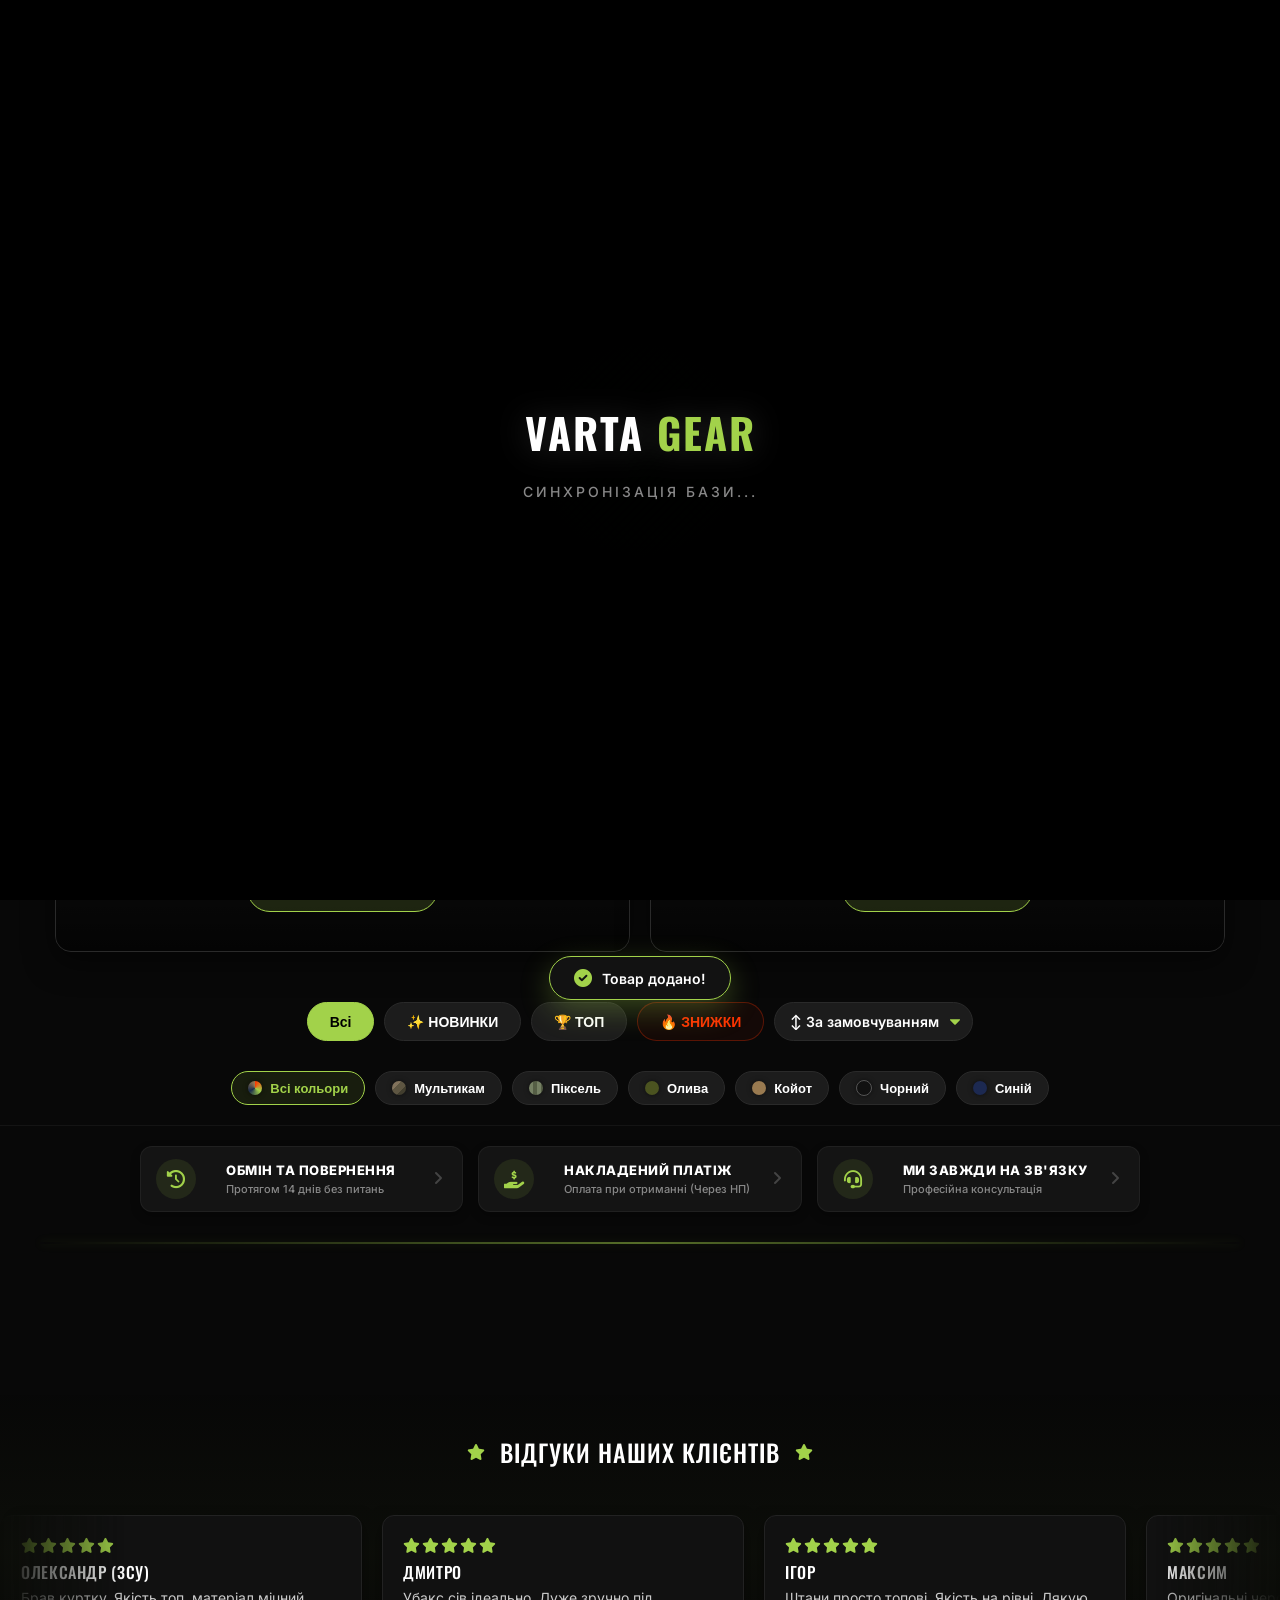
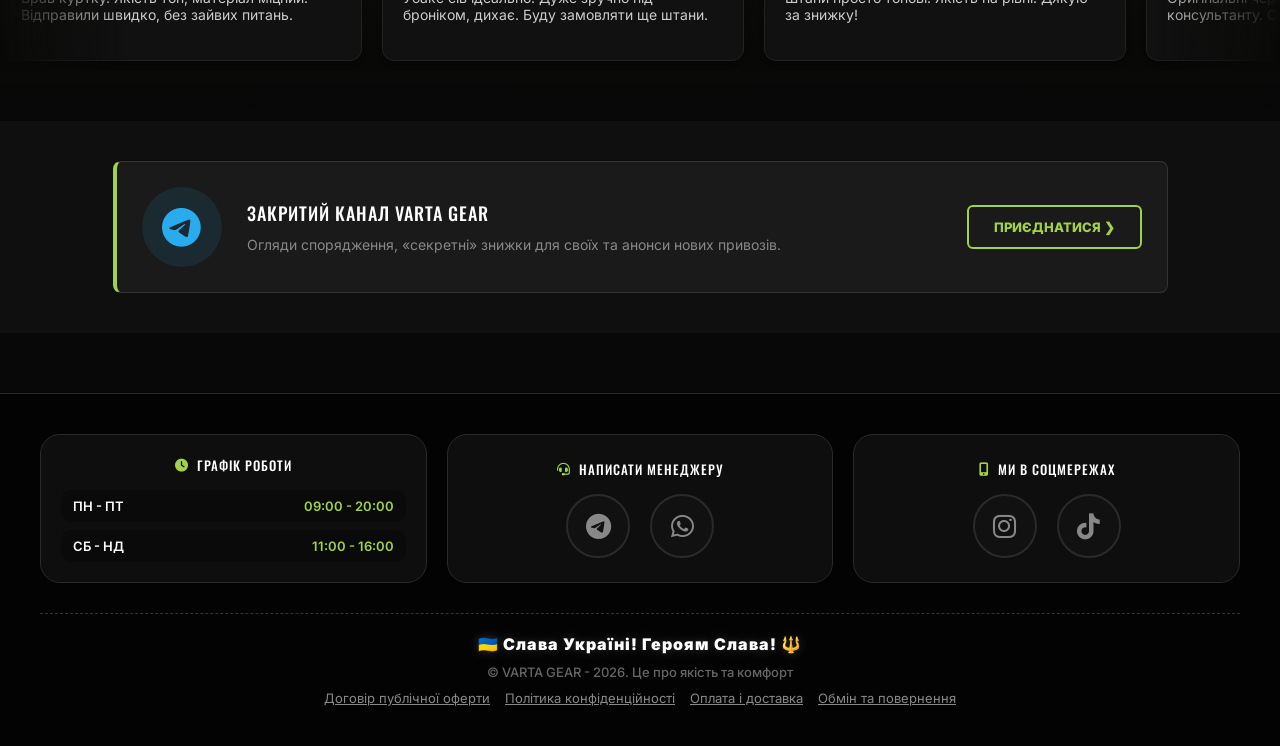
==== index.html @ 21c58e32 "Update index.html" ====
<!DOCTYPE html>
<html lang="uk">
<head>
    <meta charset="UTF-8">
    <meta name="viewport" content="width=device-width, initial-scale=1.0, maximum-scale=1.0, user-scalable=no">
    <title>VARTA GEAR | Магазин тактичного одягу та амуніції</title>

    <meta name="description" content="Інтернет-магазин VARTA GEAR. Надійний тактичний одяг, взуття та спорядження. Доставка по всій Україні.">
    <link rel="canonical" id="canonical-url" href="https://vartagear.com.ua/" />
    <link rel="manifest" href="manifest.json">
    <meta name="theme-color" content="#080808">
    <link rel="icon" href="favicon.png" type="image/png">
    <script async src="https://www.googletagmanager.com/gtag/js?id=G-RCEEK505XF"></script>
    <script>
      window.dataLayer = window.dataLayer || [];
      function gtag(){dataLayer.push(arguments);}
      gtag('js', new Date());
      gtag('config', 'G-RCEEK505XF');
    </script>
    
    <link href="https://fonts.googleapis.com/css2?family=Inter:wght@400;600;700;800;900&family=Oswald:wght@500;700&display=swap" rel="stylesheet">
    <link rel="stylesheet" href="https://cdnjs.cloudflare.com/ajax/libs/font-awesome/6.0.0/css/all.min.css">
    <script src="https://cdnjs.cloudflare.com/ajax/libs/PapaParse/5.3.2/papaparse.min.js"></script>
    <link rel="stylesheet" href="style.css">
    <script src="https://telegram.org/js/telegram-web-app.js"></script>
  
</head>
     <body>
   <nav class="mobile-bottom-nav">
    <button class="bottom-nav-item" onclick="hapticFeedback(); toggleMobileMenu(true)">
        <i class="fas fa-bars"></i>
        <span>Каталог</span>
    </button>
    <!-- Замінили пошук на Кабінет -->
    <button class="bottom-nav-item" onclick="hapticFeedback(); handleAccountClick()">
        <i class="fas fa-user"></i>
        <span>Кабінет</span>
    </button>
    <button class="bottom-nav-item" onclick="hapticFeedback(); toggleWishlist(true)">
        <i class="far fa-heart"></i>
        <span>Обране</span>
    </button>
    <button class="bottom-nav-item" onclick="hapticFeedback(); toggleCart(true)">
        <i class="fas fa-shopping-bag"></i>
        <span>Кошик</span>
    </button>
</nav>

<div id="tg-discount-popup" class="popup-overlay">
    <div class="popup-content">
        <button class="popup-close" onclick="closePromoPopup()"><i class="fas fa-times"></i></button>
        <div class="popup-icon">
            <i class="fab fa-telegram-plane"></i>
        </div>
        <h3 class="popup-title">ОТРИМАЙ ЗНИЖКУ</h3>
        <p class="popup-desc">Підпишись на наш закритий Telegram-канал та отримай гарантовану знижку на перше замовлення!</p>
        <a href="https://t.me/+KxuldxqdC1E0MjRi" target="_blank" class="popup-btn" onclick="closePromoPopup()">
            ПІДПИСАТИСЯ ТА ОТРИМАТИ ПРОМОКОД
        </a>
        <span class="popup-nothanks" onclick="closePromoPopup()">Ні, дякую, я купую за повну ціну</span>
    </div>
</div>

<div id="varta-preloader" class="varta-preloader active">
    <div class="varta-preloader-background"></div>
    
    <div class="loader-content">
        <h1 class="loader-name">Varta <span class="accent">Gear</span></h1>
        <div class="loader-status">Синхронізація бази...</div>
    </div>
</div>

<script>
    if (sessionStorage.getItem('varta_preloader_seen')) {
        // Якщо клієнт вже був тут - миттєво вимикаємо екран (без анімацій)
        const pl = document.getElementById('varta-preloader');
        pl.style.display = 'none';
        pl.classList.remove('active');
    } else {
        // Якщо це перший захід - записуємо в пам'ять
        sessionStorage.setItem('varta_preloader_seen', 'true');
    }
</script>
<div id="body-overlay" onclick="closeAllPanels()"></div>

<header class="header">
   <div class="header-inner">
   <button class="nav-icon" aria-label="Відкрити меню" onclick="toggleMobileMenu(true)"><i class="fas fa-bars"></i></button>
    
    <a href="#" onclick="goHome(event)" class="brand-wrapper">
        <span class="flag-ua">🇺🇦</span>
        <div class="brand-text">
            <h1 class="logo-main" style="margin: 0; padding: 0;">VARTA <span class="accent">GEAR</span></h1>
            <div class="logo-sub">Магазин тактичного одягу | Амуніції</div>
        </div>
        <span class="emblem-ua">🔱</span>
    </a>

    <div class="header-actions" style="display: flex; gap: 10px;">
       <button class="nav-icon" aria-label="Відкрити обране" onclick="toggleWishlist(true)">
            <i class="far fa-heart"></i>
            <span id="wishlist-count" class="badge-count">0</span>
        </button>
        <button id="account-btn" class="nav-icon" aria-label="Особистий кабінет" onclick="hapticFeedback(); handleAccountClick()">
            <i class="fas fa-user"></i>
        </button>

       <button id="cart-icon-btn" class="nav-icon" aria-label="Відкрити кошик" onclick="hapticFeedback(); toggleCart(true)">
                <i class="fas fa-shopping-bag"></i>
                <span id="cart-count">0</span>
        </button>
    </div>
</div>
</header>

<div class="main-search-wrapper">
    <div class="search-box">
        <i class="fas fa-search search-icon"></i>
        <input type="text" id="search-input" placeholder="Пошук (назва, арт)..." oninput="resetPageAndFilter()">
    </div>
</div>

<section class="sale-carousel-section" id="main-sale-carousel">
    <div class="carousel-header">
        <div class="carousel-title-group">
            <i class="fas fa-fire carousel-fire-icon"></i> 
            <h3>ГАРЯЧІ ПРОПОЗИЦІЇ <span class="ua-mini-flag">🇺🇦</span></h3>
        </div>
        <div class="carousel-nav">
            <button class="nav-arrow" aria-label="Попередній товар" onclick="moveCarousel3D(-1)">❮</button>
            <button class="nav-arrow" aria-label="Наступний товар" onclick="moveCarousel3D(1)">❯</button>
        </div>
    </div>
    
    <div class="carousel-3d-viewport">
        <div id="sale-carousel-track" class="carousel-3d-track"></div>
    </div>
</section>

   <div class="category-banners-wrapper">
        <div class="cat-banner banner-tactical" onclick="filterByBanner('tactical')">
            <div class="banner-overlay"></div>
            <div class="banner-content">
                <span class="banner-badge">ДЛЯ ПРОФІ</span>
                <h3>МІЛІТАРІ</h3>
                <p>Одяг, форма, спорядження та амуніція</p>
                <button class="banner-btn">ВІДКРИТИ КАТАЛОГ ❯</button>
            </div>
        </div>
        <div class="cat-banner banner-casual" onclick="filterByBanner('casual')">
            <div class="banner-overlay"></div>
            <div class="banner-content">
                <span class="banner-badge">МІСЬКИЙ СТИЛЬ</span>
                <h3>ПОВСЯКДЕННИЙ ОДЯГ</h3>
                <p>Спортивні костюми, худі та футболки на кожен день</p>
                <button class="banner-btn">ВІДКРИТИ КАТАЛОГ ❯</button>
            </div>
        </div>
    </div>
    
<aside id="mobile-menu" class="side-panel">
    <div class="panel-header">
        <h3>КАТЕГОРІЇ</h3>
        <button class="close-btn" aria-label="Закрити меню" onclick="toggleMobileMenu(false)">✕</button>
    </div>
    
    <a href="#" onclick="goHome(event)" class="home-link-sidebar">
        <i class="fas fa-home"></i> НА ГОЛОВНУ
    </a>
    
    <nav id="category-tree" class="category-tree"></nav>
    <button class="reset-filters-btn" onclick="resetFilters()">Скинути все</button>
</aside>

<main class="main-container">
    <div class="quick-filters">
      <button class="filter-tag active" id="all-products-btn" onclick="goHome(event)">Всі</button>
      <button class="filter-tag new-tag-btn" onclick="filterByBadge('NEW', this)">✨ НОВИНКИ</button>
      <button class="filter-tag top-tag-btn" onclick="filterByBadge('TOP', this)">🏆 ТОП</button>
      <button class="filter-tag sale-tag-btn" onclick="filterBySale(this)">🔥 ЗНИЖКИ</button>
      <select id="price-sort" class="filter-sort-select" onchange="sortCatalog()">
          <option value="default">↕️ За замовчуванням</option>
          <option value="asc">📈 Спочатку дешевші</option>
          <option value="desc">📉 Спочатку дорожчі</option>
      </select>
    </div>

    <div class="color-filters-wrap">
        <button class="color-btn active" onclick="filterByColor('all', this)">
            <span class="color-circle" style="background: conic-gradient(#ff3300, #A2D24A, #1a2b4c, #9c7c54);"></span> Всі кольори
        </button>
        <button class="color-btn" onclick="filterByColor('multicam', this)">
            <span class="color-circle" style="background: linear-gradient(135deg, #82735C 33%, #5E5642 33% 66%, #423E2E 66%);"></span> Мультикам
        </button>
        <button class="color-btn" onclick="filterByColor('pixel', this)">
            <span class="color-circle" style="background: repeating-linear-gradient(90deg, #758063 0px 4px, #555E45 4px 8px);"></span> Піксель
        </button>
        <button class="color-btn" onclick="filterByColor('olive', this)">
            <span class="color-circle" style="background: #4B5320;"></span> Олива
        </button>
        <button class="color-btn" onclick="filterByColor('coyote', this)">
            <span class="color-circle" style="background: #997A50;"></span> Койот
        </button>
        <button class="color-btn" onclick="filterByColor('black', this)">
            <span class="color-circle" style="background: #111111; border: 1px solid #555;"></span> Чорний
        </button>
        <button class="color-btn" onclick="filterByColor('blue', this)">
            <span class="color-circle" style="background: #1C2951;"></span> Синій
        </button>
    </div>
    <div class="trust-signals-container">
        <div class="trust-oval" onclick="openTrustInfo('warranty')">
            <i class="fas fa-history trust-icon"></i>
            <div class="trust-text">
                <strong>ОБМІН ТА ПОВЕРНЕННЯ</strong>
                <span>Протягом 14 днів без питань</span>
            </div>
            <button class="trust-arrow-btn"><i class="fas fa-angle-right"></i></button>
        </div>
        <div class="trust-oval" onclick="openTrustInfo('payment')">
            <i class="fas fa-hand-holding-usd trust-icon"></i>
            <div class="trust-text">
                <strong>НАКЛАДЕНИЙ ПЛАТІЖ</strong>
                <span>Оплата при отриманні (Через НП)</span>
            </div>
            <button class="trust-arrow-btn"><i class="fas fa-angle-right"></i></button>
        </div>
        <div class="trust-oval" onclick="openTrustInfo('support')">
            <i class="fas fa-headset trust-icon"></i>
            <div class="trust-text">
                <strong>МИ ЗАВЖДИ НА ЗВ'ЯЗКУ</strong>
                <span>Професійна консультація</span>
            </div>
            <button class="trust-arrow-btn"><i class="fas fa-angle-right"></i></button>
        </div>
    </div>
    
    <div class="green-trust-divider"></div>

    <div id="catalog" class="products-grid"></div>
    <div id="pagination" class="pagination-bar"></div>
</main>
<aside id="wishlist-sidebar" class="side-panel right">
    <div class="panel-header">
        <h3>ОБРАНЕ ❤️</h3>
        <button class="close-btn" aria-label="Закрити обране" onclick="toggleWishlist(false)">✕</button>
    </div>
    <div id="wishlist-content" class="cart-items-list"></div>
</aside>
<aside id="cart-sidebar" class="side-panel right">
    <div class="panel-header">
        <h3>КОШИК</h3>
       <button class="close-btn" aria-label="Закрити кошик" onclick="toggleCart(false)">✕</button>
    </div>

    <div id="cart-items-container">
        <div class="messenger-notice">
            <i class="fas fa-comment-dots"></i>
            <span>Замовлення автоматично передається менеджеру в Telegram або WhatsApp для підтвердження.</span>
        </div>

        <div id="free-shipping-container" class="free-shipping-wrap" style="display:none;">
            <div class="shipping-text" id="shipping-text">До безкоштовної доставки: <b>...</b></div>
            <div class="shipping-bar-bg">
                <div class="shipping-bar-fill" id="shipping-bar-fill"></div>
            </div>
        </div>
        <div id="cart-content" class="cart-items-list"></div>
        
        <div id="cart-footer" class="cart-bottom" style="display:none;">
            <div class="promo-container" style="margin-bottom: 15px;">
                <input type="text" id="promo-input" placeholder="ПРОМОКОД (якщо є)">
                <button type="button" class="promo-btn" onclick="applyPromoCode()">ЗАСТОСУВАТИ</button>
            </div>
            <div id="promo-message-cart" style="text-align: center; font-size: 13px; margin-bottom: 15px;"></div>
            <div class="cart-sum">Разом: <span id="cart-total-price">0</span> грн</div>
            <button class="add-to-cart-btn" style="width:100%; margin-bottom: 10px;" onclick="showCheckoutForm()">ПЕРЕЙТИ ДО ОФОРМЛЕННЯ</button>
            <button class="continue-btn" onclick="toggleCart(false)">ПРОДОВЖИТИ ПОКУПКИ</button>
        </div>
    </div>
    
    <div id="checkout-form-container" style="display: none;">
        <button class="back-to-cart-btn" onclick="hideCheckoutForm()">❮ Назад до кошика</button>
        <div class="checkout-form">
            <label>ПІБ отримувача:</label>
            <input type="text" id="order-name" placeholder="Іванов Іван Іванович">
            <label>Номер телефону:</label>
            <input type="tel" id="order-phone" placeholder="+380...">
            <label>Місто:</label>
            <input type="text" id="order-city" placeholder="Київ">
            <label>Відділення / Поштомат НП:</label>
            <input type="text" id="order-np" placeholder="Відділення №1">
            <label>Спосіб оплати:</label>
            <div class="payment-options">
                <label class="radio-label">
                    <input type="radio" name="payment-method" value="Післяоплата" checked>
                    <span>Післяоплата (при отриманні)</span>
                </label>
                <label class="radio-label">
                    <input type="radio" name="payment-method" value="Повна оплата">
                    <span>Повна оплата <b style="color:var(--mono-lime)">(Безкоштовна доставка)</b></span>
                </label>
            </div>
        
            <div id="promo-message-checkout" style="text-align: center; font-size: 13px; margin-bottom: 15px;"></div>
            <div class="checkout-bonus-row" id="checkout-bonus-row" style="display:none;">
                <label class="bonus-checkbox-label">
                    <input type="checkbox" id="use-bonus-checkbox" onchange="updateCartUI()">
                    <span>Використати бонуси (<span id="checkout-bonus-balance">0</span> ₴ доступно)</span>
                </label>
            </div>
            <div class="checkout-actions" style="margin-top: 20px;">
                <p class="final-sum" style="text-align: center; font-size: 18px; font-weight: bold; margin-bottom: 15px;">
                    До сплати: <span id="final-total-price">0</span> грн
                </p>
                <div class="checkout-messenger-btns">
                    <button type="button" class="btn-tg checkout-btn" onclick="submitDirectOrder('tg', event)">
                        <i class="fab fa-telegram-plane"></i> Замовити в Telegram
                    </button>
                    <button type="button" class="btn-wa checkout-btn" onclick="submitDirectOrder('wa', event)">
                        <i class="fab fa-whatsapp"></i> Замовити у WhatsApp
                    </button>
                </div>
                <div class="checkout-divider"><span>або</span></div>
                <button type="button" id="checkout-account-btn" class="checkout-account-btn" onclick="submitAccountOrder(event)">
                    <i class="fas fa-user-plus"></i> Створити акаунт і відстежувати замовлення + бонуси
                </button>
                <p class="checkout-hint" id="checkout-auth-hint" style="display:none;">
                    <i class="fas fa-check-circle"></i> Ви увійшли — замовлення збережеться в кабінеті
                </p>
            </div>
            </div>
    </div>
</aside>

<div id="product-modal" class="modal">
    <div class="modal-dialog">
        <div class="modal-content">
            <div class="modal-header">
                <h2 id="modal-name"></h2>
                <span class="close-modal" role="button" aria-label="Закрити вікно товару" tabindex="0" onclick="closeModal()">✕</span>
            </div>
            <div class="modal-body-top">
                <div class="modal-photo-container">
                   <button class="nav-pic prev" aria-label="Попереднє фото" onclick="changeModalPic(-1)">❮</button>
                    <img id="modal-main-img" src="" alt="Головне фото товару" onclick="openLightbox()" style="cursor: zoom-in;" title="Натисніть для збільшення">
                    <button class="nav-pic next" aria-label="Наступне фото" onclick="changeModalPic(1)">❯</button>
                    <div id="modal-sale-badge" class="badge-sale-modal" style="display:none;"></div>
                </div>
                <div class="modal-actions-area">
                    <div id="modal-thumbnails" class="thumb-list"></div>
                    <div class="modal-price-block">
                        <span id="modal-old-price" class="old-price" style="display:none;"></span>
                        <span id="modal-price" class="current-price"></span>
                    </div>
                    <div class="selector-block">
                        <div style="display: flex; justify-content: space-between; align-items: flex-end; margin-bottom: 5px;">
                            <label style="margin-bottom: 0;">Розмір:</label>
                        </div>
                        <select id="modal-size-selector" class="size-dropdown"></select>
                    </div>
                    <button id="modal-add-btn" class="add-to-cart-btn">ДОДАТИ В КОШИК</button>
                </div>
            </div>
            <div id="modal-desc-container" class="modal-description-bottom">
                <div class="desc-header-toggle" onclick="toggleModalDescription()">
                    <div class="desc-title-wrap">
                        <i class="fas fa-align-left"></i>
                        <h3>Опис та характеристики</h3>
                    </div>
                    <div class="desc-action-wrap">
                        <span id="desc-toggle-text">Розгорнути</span>
                        <i class="fas fa-chevron-down desc-toggle-icon"></i>
                    </div>
                </div>
                <div id="modal-desc"></div>
                <div id="modal-vendor" class="vendor-label"></div>

                <div class="cross-sell-section" id="cross-sell-section" style="display: none;">
                    <h3 class="cross-sell-title"><i class="fas fa-plus-circle"></i> З цим також купують</h3>
                    <div id="cross-sell-grid" class="cross-sell-grid"></div>
                </div>
                <div id="sticky-mobile-cart" class="sticky-mobile-cart">
                <div class="sticky-price-wrap">
                    <span class="sticky-label">Ціна:</span>
                    <span id="sticky-price" class="sticky-price">0 грн</span>
                </div>
                <button id="sticky-add-btn" class="sticky-buy-btn">КУПИТИ</button>
            </div>
                </div>
        </div>
    </div>
</div>
<section id="recently-viewed-section" class="cross-sell-section" style="display: none; margin-bottom: 50px;">
    <h3 class="cross-sell-title"><i class="fas fa-history"></i> ВИ НЕЩОДАВНО ПЕРЕГЛЯДАЛИ</h3>
    <div id="recently-viewed-grid" class="cross-sell-grid"></div>
</section>
<section class="reviews-section">
    <div class="section-title">
        <i class="fas fa-star" style="color: var(--mono-lime);"></i>
        <h3>ВІДГУКИ НАШИХ КЛІЄНТІВ</h3>
        <i class="fas fa-star" style="color: var(--mono-lime);"></i>
    </div>
    
    <div class="reviews-marquee-container">
        <div class="reviews-marquee" id="reviews-track">
            <div class="review-card">
                <div class="stars" style="color: var(--mono-lime); margin-bottom: 5px;"><i class="fas fa-star"></i><i class="fas fa-star"></i><i class="fas fa-star"></i><i class="fas fa-star"></i><i class="fas fa-star"></i></div>
                <h4 style="margin: 0 0 5px 0;">Олександр (ЗСУ)</h4>
                <p style="margin: 0; font-size: 14px; color: #ccc;">Брав куртку. Якість топ, матеріал міцний. Відправили швидко, без зайвих питань.</p>
            </div>
            <div class="review-card">
                <div class="stars" style="color: var(--mono-lime); margin-bottom: 5px;"><i class="fas fa-star"></i><i class="fas fa-star"></i><i class="fas fa-star"></i><i class="fas fa-star"></i><i class="fas fa-star"></i></div>
                <h4 style="margin: 0 0 5px 0;">Дмитро</h4>
                <p style="margin: 0; font-size: 14px; color: #ccc;">Убакс сів ідеально. Дуже зручно під броніком, дихає. Буду замовляти ще штани.</p>
            </div>
            <div class="review-card">
                <div class="stars" style="color: var(--mono-lime); margin-bottom: 5px;"><i class="fas fa-star"></i><i class="fas fa-star"></i><i class="fas fa-star"></i><i class="fas fa-star"></i><i class="fas fa-star"></i></div>
                <h4 style="margin: 0 0 5px 0;">Ігор</h4>
                <p style="margin: 0; font-size: 14px; color: #ccc;">Штани просто топові. Якість на рівні. Дякую за знижку!</p>
            </div>
            <div class="review-card">
                <div class="stars" style="color: var(--mono-lime); margin-bottom: 5px;"><i class="fas fa-star"></i><i class="fas fa-star"></i><i class="fas fa-star"></i><i class="fas fa-star"></i><i class="fas fa-star"></i></div>
                <h4 style="margin: 0 0 5px 0;">Максим</h4>
                <p style="margin: 0; font-size: 14px; color: #ccc;">Оригінальні черевики, розмір вгадав завдяки консультанту. Сервіс на вищому рівні.</p>
            </div>
            <div class="review-card">
                <div class="stars" style="color: var(--mono-lime); margin-bottom: 5px;"><i class="fas fa-star"></i><i class="fas fa-star"></i><i class="fas fa-star"></i><i class="fas fa-star"></i><i class="fas fa-star"></i></div>
                <h4 style="margin: 0 0 5px 0;">Олександр (ЗСУ)</h4>
                <p style="margin: 0; font-size: 14px; color: #ccc;">Брав плитоноску і підсумки. Якість топ, матеріал міцний. Відправили швидко, без зайвих питань.</p>
            </div>
            <div class="review-card">
                <div class="stars" style="color: var(--mono-lime); margin-bottom: 5px;"><i class="fas fa-star"></i><i class="fas fa-star"></i><i class="fas fa-star"></i><i class="fas fa-star"></i><i class="fas fa-star"></i></div>
                <h4 style="margin: 0 0 5px 0;">Дмитро</h4>
                <p style="margin: 0; font-size: 14px; color: #ccc;">Убакс сів ідеально. Дуже зручно під броніком, дихає. Буду замовляти ще штани.</p>
            </div>
        </div>
    </div>
</section>
    <section class="tg-native-section">
    <div class="tg-native-card">
        <div class="tg-native-icon">
            <i class="fab fa-telegram-plane"></i>
        </div>
        <div class="tg-native-info">
            <h4>ЗАКРИТИЙ КАНАЛ VARTA GEAR</h4>
            <p>Огляди спорядження, «секретні» знижки для своїх та анонси нових привозів.</p>
        </div>
        <a href="https://t.me/+KxuldxqdC1E0MjRi" target="_blank" class="tg-native-btn">
            ПРИЄДНАТИСЯ ❯
        </a>
    </div>
</section>
<footer class="site-footer">
    <div class="footer-inner">
        <div class="footer-block schedule-block">
            <h4><i class="fas fa-clock"></i> Графік роботи</h4>
            <div class="schedule-items">
                <div class="schedule-item"><span>ПН - ПТ</span><span class="hours">09:00 - 20:00</span></div>
                <div class="schedule-item"><span class="weekend">СБ - НД</span><span class="hours">11:00 - 16:00</span></div>
            </div>
        </div>
        <div class="footer-block contact-block">
            <h4><i class="fas fa-headset"></i> Написати менеджеру</h4>
            <div class="social-icons">
                <a href="https://t.me/vartagear" target="_blank" class="social-btn tg-btn"><i class="fab fa-telegram-plane"></i></a>
                <a href="https://wa.me/+380933923810" target="_blank" class="social-btn wa-btn"><i class="fab fa-whatsapp"></i></a>
            </div>
        </div>
        <div class="footer-block social-block">
            <h4><i class="fas fa-mobile-alt"></i> Ми в соцмережах</h4>
         <div class="social-icons">
                <a href="https://www.instagram.com/vartagear.ua/" target="_blank" class="social-btn inst-btn" aria-label="Наш Instagram"><i class="fab fa-instagram"></i></a>
                <a href="https://www.tiktok.com/@vartagearua" target="_blank" class="social-btn tt-btn" aria-label="Наш TikTok"><i class="fab fa-tiktok"></i></a>
            </div>
        </div>
    </div>
   <div class="footer-bottom">
    <div class="slogan">🇺🇦 Слава Україні! Героям Слава! 🔱</div>
    <div class="copyright">© VARTA GEAR - 2026. Це про якість та комфорт </div>
    <div style="margin-top: 10px; display: flex; justify-content: center; gap: 15px; flex-wrap: wrap;">
        <a href="offer.html" target="_blank" style="color: #888; text-decoration: underline; font-size: 13px;">Договір публічної оферти</a>
        <a href="privacy.html" target="_blank" style="color: #888; text-decoration: underline; font-size: 13px;">Політика конфіденційності</a>
        <a href="shipping.html" target="_blank" style="color: #888; text-decoration: underline; font-size: 13px;">Оплата і доставка</a>
        <a href="returns.html" target="_blank" style="color: #888; text-decoration: underline; font-size: 13px;">Обмін та повернення</a>
    </div>
</div>
</footer>

<button id="scrollTopBtn" aria-label="Повернутися вгору" onclick="scrollToTop()"><i class="fas fa-arrow-up"></i></button>
<div id="toast-notification" class="toast">
    <i class="fas fa-check-circle"></i>
    <span id="toast-message">Товар додано!</span>
</div>
<div id="image-lightbox" class="lightbox-overlay" onclick="closeLightbox()">
   <span class="lightbox-close" role="button" aria-label="Закрити фото" tabindex="0" onclick="closeLightbox()">✕</span>
    <img id="lightbox-img" src="" alt="Zoomed Product">
</div>
<div class="floating-contact-wrap">
    <div class="floating-menu">
        <a href="https://www.instagram.com/vartagear.ua/" target="_blank" class="fab-item inst-fab" title="Instagram"><i class="fab fa-instagram"></i></a>
        <a href="https://wa.me/+380933923810" target="_blank" class="fab-item wa-fab" title="WhatsApp"><i class="fab fa-whatsapp"></i></a>
        <a href="https://t.me/vartagear" target="_blank" class="fab-item tg-fab" title="Telegram"><i class="fab fa-telegram-plane"></i></a>
    </div>
    <button class="fab-main" aria-label="Відкрити меню зв'язку" onclick="toggleFabMenu()">
        <i class="fas fa-comment-dots fab-icon-open"></i>
        <i class="fas fa-times fab-icon-close"></i>
    </button>
</div>
   

<!-- ОСОБИСТИЙ КАБІНЕТ -->
<div id="account-modal" class="account-modal-overlay" onclick="closeAccountModal(event)">
    <div class="account-modal" onclick="event.stopPropagation()">
        <div class="account-modal-header">
            <div class="account-header-left">
                <i class="fas fa-shield-alt account-header-icon"></i>
                <div>
                    <h2>ОСОБИСТИЙ КАБІНЕТ</h2>
                    <p id="account-subtitle">VARTA GEAR</p>
                </div>
            </div>
            <button class="account-close-btn" onclick="closeAccountModal()" aria-label="Закрити"><i class="fas fa-times"></i></button>
        </div>

        <div id="account-auth-view" class="account-view">
            <div class="account-tabs">
                <button class="account-tab active" data-tab="login" onclick="switchAuthTab('login')">Вхід</button>
                <button class="account-tab" data-tab="register" onclick="switchAuthTab('register')">Реєстрація</button>
            </div>
            <div id="auth-login-panel" class="auth-panel active">
                <input type="email" id="login-email" placeholder="Email" autocomplete="email">
                <input type="password" id="login-password" placeholder="Пароль" autocomplete="current-password">
                <button class="account-primary-btn" onclick="loginWithEmail()"><i class="fas fa-sign-in-alt"></i> Увійти</button>
            </div>
            <div id="auth-register-panel" class="auth-panel">
                <input type="text" id="register-name" placeholder="Ваше ім'я" autocomplete="name">
                <input type="email" id="register-email" placeholder="Email" autocomplete="email">
                <input type="password" id="register-password" placeholder="Пароль (мін. 6 символів)" autocomplete="new-password">
                <button class="account-primary-btn" onclick="registerWithEmail()"><i class="fas fa-user-plus"></i> Створити акаунт</button>
            </div>
            <div class="auth-divider"><span>або</span></div>
            <button class="account-google-btn" onclick="loginWithGoogle()">
                <img src="https://www.gstatic.com/firebasejs/ui/2.0.0/images/auth/google.svg" alt="Google" width="20" height="20">
                Увійти через Google
            </button>
            <p id="auth-message" class="auth-message"></p>
        </div>

        <div id="account-dashboard-view" class="account-view" style="display:none;">
            <div class="account-user-bar">
                <div class="account-avatar"><i class="fas fa-user"></i></div>
                <div class="account-user-info">
                    <strong id="account-user-name">—</strong>
                    <span id="account-user-email">—</span>
                </div>
                <button class="account-logout-btn" onclick="logout()" title="Вийти"><i class="fas fa-sign-out-alt"></i></button>
            </div>

            <div class="account-nav-tabs">
                <button class="account-nav-tab active" data-section="orders" onclick="switchAccountSection('orders')"><i class="fas fa-box"></i> Замовлення</button>
                <button class="account-nav-tab" data-section="bonuses" onclick="switchAccountSection('bonuses')"><i class="fas fa-gift"></i> Бонуси</button>
                <button class="account-nav-tab" data-section="promos" onclick="switchAccountSection('promos')"><i class="fas fa-tag"></i> Промокоди</button>
            </div>

            <div id="account-section-orders" class="account-section active">
                <div id="account-orders-list" class="account-orders-list">
                    <div class="account-loading"><i class="fas fa-spinner fa-spin"></i> Завантаження...</div>
                </div>
            </div>

            <div id="account-section-bonuses" class="account-section">
                <div class="bonus-card">
                    <div class="bonus-balance">
                        <span class="bonus-label">Ваш баланс</span>
                        <span class="bonus-amount" id="account-bonus-balance">0</span>
                        <span class="bonus-unit">бонусів</span>
                    </div>
                    <p class="bonus-info">1 бонус = 1 грн знижки. Нараховуємо 1 бонус за кожні 100 грн після доставки.</p>
                </div>
                <div id="account-bonus-history" class="bonus-history"></div>
            </div>

            <div id="account-section-promos" class="account-section">
                <div id="account-promos-list" class="account-promos-list">
                    <div class="account-loading"><i class="fas fa-spinner fa-spin"></i> Завантаження...</div>
                </div>
            </div>

            <a id="admin-panel-link" href="admin.html" class="admin-panel-link" style="display:none;">
                <i class="fas fa-cog"></i> Адмін-панель
            </a>
        </div>
    </div>
</div>

<div id="measure-modal" class="lightbox-overlay" onclick="closeMeasureGuide(event)">
    <div class="measure-content">
        <span class="lightbox-close" role="button" aria-label="Закрити інструкцію" tabindex="0" onclick="closeMeasureGuide(event)">✕</span>
        <h3 style="color: #fff; margin-top: 0;">Як правильно зняти заміри</h3>
        <img src="https://via.placeholder.com/600x800/111/a2d24a?text=ТАБЛИЦЯ+ЗАМІРІВ" alt="Як міряти">
        <p style="color: #ccc; font-size: 14px; margin-bottom: 0;">Візьміть свій найзручніший одяг, покладіть на рівну поверхню і поміряйте, як показано на схемі. Не міряйте по тілу!</p>
    </div>
</div>
    <!-- БАНЕР ВСТАНОВЛЕННЯ ДОДАТКУ (PWA) -->
<div id="pwa-install-banner" class="pwa-banner">
    <div class="pwa-banner-content">
        <img src="favicon.png" alt="VARTA GEAR" class="pwa-icon">
        <div class="pwa-text">
            <strong>VARTA GEAR</strong>
            <span>Встановити для швидкого доступу</span>
        </div>
        <button id="pwa-install-btn" class="pwa-btn">Встановити</button>
        <button id="pwa-close-btn" class="pwa-close">✕</button>
    </div>
</div>
    <!-- Підключення Service Worker для роботи як PWA -->
<!-- ТИМЧАСОВО ВІДКЛЮЧАЄМО КЕШУВАННЯ PWA ПІД ЧАС РОЗРОБКИ
<script>
  if ('serviceWorker' in navigator) {
    window.addEventListener('load', function() {
      navigator.serviceWorker.register('/sw.js').then(function(registration) {
        console.log('Service Worker успішно зареєстровано!');
      });
    });
  }
</script>
-->
<script src="https://cdn.jsdelivr.net/npm/@supabase/supabase-js@2"></script>
<script src="script.js"></script>
</body>
</html>
---- style.css ----
/* =================== ЗМІННІ КОЛЬОРІВ =================== */
/* =================== ЗМІННІ КОЛЬОРІВ ТА НАЛАШТУВАНЬ =================== */
:root {
    /* Кольори */
    --bg-black: #0c0c0c;
    --card-gray: #161616;
    --border-gray: #2a2a2a;
    --text-white: #FFFFFF;
    --mono-lime: #a2d24a;
    --sale: #ff3300;      

    /* Системні змінні (Нове) */
    --transition-speed: 0.3s ease;
    --border-radius-main: 12px;   /* Для банерів, карток, панелей */
    --border-radius-btn: 8px;     /* Для кнопок та дрібних елементів */
    
    /* Тіні (Нове) */
    --shadow-glow: 0 0 15px rgba(162, 210, 74, 0.2); /* Неонове світіння */
    --shadow-card: 0 8px 20px rgba(0, 0, 0, 0.5);    /* Темна тінь для карток */
}

/* =================== БАЗОВІ СТИЛІ ТА ТАКТИЧНИЙ ФОН =================== */
html { scroll-behavior: smooth; }

body {
    background-color: #080808;
    color: var(--text-white);
    margin: 0;
    font-family: 'Inter', sans-serif;
    overflow-x: hidden;
    user-select: none;
    -webkit-user-select: none;
    cursor: default;
}

/* ФІКС ЛАГІВ ПРИ СКРОЛІ: Фон на окремому апаратному шарі */
/* ФІКС ЛАГІВ ПРИ СКРОЛІ: Оптимізований фон на відеокарті */
body::before {
    content: '';
    position: fixed;
    top: 0; left: 0;
    width: 100vw; height: 100vh;
    z-index: -100;
    pointer-events: none;
    
    /* ОПТИМІЗАЦІЯ: 1 лінійний градієнт + текстура (Зменшує навантаження на процесор) */
    background-color: #080808;
    background-image: 
        linear-gradient(135deg, rgba(162, 210, 74, 0.08) 0%, rgba(10, 10, 10, 0.8) 30%, rgba(10, 10, 10, 0.9) 70%, rgba(255, 51, 0, 0.05) 100%),
        url('https://www.transparenttextures.com/patterns/fabric-of-the-nation.png');
    background-size: 100% 100%, 280px 280px;
    
    /* Примусове використання відеокарти (GPU) */
    will-change: transform;
    transform: translateZ(0);
}

/* Дозволяємо виділення та курсор лише в полях введення */
input, textarea, .search-box input {
    user-select: text !important;
    -webkit-user-select: text !important;
    cursor: text !important;
}
/* =================== КАСТОМНИЙ СКРОЛБАР =================== */
::-webkit-scrollbar {
    width: 8px; /* Ширина повзунка */
    height: 8px; /* Висота для горизонтального скролу, якщо з'явиться */
}

::-webkit-scrollbar-track {
    background: #080808; /* Глибокий темний фон треку */
}

::-webkit-scrollbar-thumb {
    background: #222222; /* Стриманий колір повзунка за замовчуванням */
    border-radius: 4px;
    border: 1px solid #111111;
}

::-webkit-scrollbar-thumb:hover {
    background: var(--mono-lime); /* Яскравий неоновий колір при наведенні */
    box-shadow: 0 0 10px var(--mono-lime);
}
.header {
    background: rgba(12, 12, 12, 0.75); 
    backdrop-filter: blur(12px);        
    -webkit-backdrop-filter: blur(12px);
    height: 90px;
    border-bottom: 1px solid rgba(42, 42, 42, 0.5); 
    position: fixed; 
    top: 0;
    left: 0;
    width: 100%;
    z-index: 2000;
    display: flex;
    align-items: center;
    box-shadow: 0 4px 20px rgba(0,0,0,0.8);
    transition: transform 0.3s cubic-bezier(0.4, 0, 0.2, 1), background 0.3s; /* Додано анімацію */
}

/* Клас, який ховатиме шапку */
.header.hide-header {
    transform: translateY(-100%);
}

.header-inner {
    width: 100%;
    max-width: 1200px;
    margin: 0 auto;
    display: flex;
    justify-content: space-between; /* Розносить іконки по краях */
    align-items: center;
    padding: 0 15px;
    position: relative; /* Щоб логотип міг зачепитися за центр */
}



/* Блок іконок справа (Обране + Кошик) */
.header-actions {
    display: flex;
    gap: 10px;
    align-items: center;
}

/* ВІДСТУП КОНТЕНТУ (Щоб товари не ховалися під шапку) */
/* ================= ВІДСТУП КОНТЕНТУ (Щоб пошук не ховався під шапку) ================= */
.main-search-wrapper { 
    padding-top: 110px !important; 
}

.main-container {
    padding-top: 0 !important; /* Забираємо відступ звідси */
}

/* АДАПТАЦІЯ ДЛЯ ТЕЛЕФОНУ (Щоб нічого не налізало) */
@media (max-width: 768px) {
    .header {
        height: 75px;
    }
    
    /* Відступ для пошуку на телефоні */
    .main-search-wrapper { 
        padding-top: 95px !important; 
    }
    .main-container {
        padding-top: 0 !important;
    }

    .flag-ua, .emblem-ua {
        font-size: 16px !important;
    }
    .nav-icon {
        width: 38px !important;
        height: 38px !important;
        font-size: 16px !important;
    }
}

/* Твої стилі лого та іконок (залишаю як були) */
.logo-main .accent { color: var(--mono-lime); }
.logo-sub { font-size: 10px; color: #888; font-weight: 600; letter-spacing: 0.5px; margin-top: 5px; text-transform: none; }
.flag-ua, .emblem-ua { font-size: 20px; filter: drop-shadow(0 0 5px rgba(0,0,0,0.5)); }

.nav-icon {
    background: var(--card-gray); border: 1px solid var(--border-gray); color: #fff;
    width: 45px; height: 45px; border-radius: 12px; cursor: pointer; position: relative;
    display: flex; align-items: center; justify-content: center; font-size: 18px; transition: 0.3s;
}
.nav-icon:hover { border-color: var(--mono-lime); color: var(--mono-lime); box-shadow: 0 0 10px rgba(162, 210, 74, 0.3); }

#cart-count, #wishlist-count {
    position: absolute; top: -5px; right: -5px; background: var(--mono-lime); color: #000;
    font-size: 11px; font-weight: 800; width: 20px; height: 20px; border-radius: 50%;
    display: flex; align-items: center; justify-content: center; box-shadow: 0 0 10px rgba(162, 210, 74, 0.5);
}
/* =================== SALE CAROUSEL (ФІКС РОЗМІРІВ ФОТО) =================== */
.sale-carousel-section {
    max-width: 1200px;
    margin: 20px auto;
    padding: 0 15px;
    position: relative;
    /* ФІКС СКРОЛУ: Кажемо браузеру не перераховувати сторінку через карусель */
    contain: content; 
}

.carousel-header {
    display: flex; justify-content: space-between; align-items: center;
    margin-bottom: 15px; padding: 10px; background: rgba(162, 210, 74, 0.05);
    border-radius: 12px; border-left: 4px solid var(--sale);
}

.carousel-title-group { display: flex; align-items: center; gap: 12px; }
.carousel-title-group h3 { font-size: 18px; color: #fff; margin: 0; }
.carousel-fire-icon { color: var(--sale); font-size: 20px; filter: drop-shadow(0 0 8px rgba(255, 51, 0, 0.5)); animation: firePulse 1.5s infinite alternate; }
@keyframes firePulse { from { transform: scale(1); opacity: 0.8; } to { transform: scale(1.2); opacity: 1; } }
.ua-mini-flag { font-size: 14px; margin-left: 5px; vertical-align: middle; }

.nav-arrow {
    background: #1a1a1a; border: 1px solid var(--border-gray); color: #fff;
    width: 35px; height: 35px; border-radius: 50%; cursor: pointer; transition: 0.3s;
}
.nav-arrow:hover { border-color: var(--mono-lime); color: var(--mono-lime); }

.carousel-viewport { width: 100%; overflow: hidden; padding: 10px 0; }
.carousel-track {
    display: flex; gap: 15px; transition: transform 0.5s ease-out;
    width: max-content; /* Дозволяє доріжці бути довшою за екран */
}

.carousel-item {
    flex: 0 0 220px; /* ЗАБОРОНЯЄ РОЗТЯГУВАННЯ: Рівно 220 пікселів */
    width: 220px;
    background: var(--card-gray); border: 1px solid var(--border-gray); border-radius: 12px;
    overflow: hidden; cursor: pointer; transition: 0.3s;
}
.carousel-item:hover { border-color: var(--mono-lime); transform: translateY(-5px); }
.carousel-img { width: 100%; height: 220px; object-fit: cover; display: block; }

.carousel-info { padding: 12px; text-align: center; }
.carousel-info h4 { font-size: 13px; margin: 0 0 8px 0; height: 34px; overflow: hidden; color: #fff; text-transform: uppercase; }
.carousel-price { color: var(--mono-lime); font-weight: 800; font-size: 18px; text-shadow: 0 0 10px rgba(162, 210, 74, 0.3); }

/* =================== ПОШУК ТА ФІЛЬТРИ =================== */
.main-search-wrapper { padding: 15px 15px 0 15px; max-width: 600px; margin: 0 auto; }
.search-box { position: relative; width: 100%; }
.search-icon { position: absolute; left: 15px; top: 50%; transform: translateY(-50%); color: #666; font-size: 14px; }
#search-input {
    width: 100%; background: #141414; border: 1px solid var(--border-gray); color: #fff; 
    padding: 14px 20px 14px 40px; border-radius: 30px; font-family: 'Inter', sans-serif; font-size: 14px; outline: none; transition: 0.3s; box-sizing: border-box;
}
#search-input:focus { border-color: var(--mono-lime); box-shadow: 0 0 10px rgba(162, 210, 74, 0.15); }

.quick-filters { display: flex; gap: 10px; padding: 20px 15px; overflow-x: auto; scrollbar-width: none; justify-content: center; }
.quick-filters::-webkit-scrollbar { display: none; }
.filter-tag { background: #1c1c1c; border: 1px solid var(--border-gray); color: #fff; padding: 10px 22px; border-radius: 30px; white-space: nowrap; font-weight: 600; cursor: pointer; transition: 0.3s; font-size: 14px; }
.filter-tag:hover { border-color: var(--mono-lime); }
.filter-tag.active { background: var(--mono-lime); color: #000; border-color: var(--mono-lime); }

/* =================== БЛОК ДОВІРИ (OVALS) =================== */
.trust-signals-container { display: flex; flex-direction: column; gap: 12px; padding: 10px 15px; max-width: 1200px; margin: 0 auto; }
@media (min-width: 768px) { .trust-signals-container { flex-direction: row; justify-content: space-between; padding: 20px 15px; gap: 20px; } }
.trust-oval { background: rgba(20, 20, 20, 0.7); border: 1px solid var(--border-gray); border-radius: 50px; padding: 15px 25px; display: flex; align-items: center; gap: 15px; cursor: pointer; transition: 0.3s ease; flex: 1; position: relative; overflow: hidden; }
.trust-oval:hover { border-color: var(--mono-lime); background: rgba(26, 26, 26, 0.9); transform: translateY(-3px); box-shadow: 0 5px 20px rgba(162, 210, 74, 0.15); }
.trust-icon { color: var(--mono-lime); font-size: 22px; width: 30px; text-align: center; flex-shrink: 0; }
.trust-text { display: flex; flex-direction: column; flex-grow: 1; }
.trust-text strong { color: #fff; font-size: 14px; font-weight: 800; text-transform: uppercase; }
.trust-text span { color: #aaa; font-size: 12px; margin-top: 2px; }
.green-trust-divider { height: 2px; background: linear-gradient(90deg, transparent 0%, var(--mono-lime) 50%, transparent 100%); max-width: 1200px; margin: 15px auto 30px auto; opacity: 0.5; box-shadow: 0 0 10px rgba(162, 210, 74, 0.3); }

/* =================== СІТКА ТОВАРІВ ТА КАРТКИ =================== */
.products-grid { display: grid; grid-template-columns: repeat(2, 1fr); gap: 12px; padding: 0 12px; max-width: 1400px; margin: 0 auto; }
@media (min-width: 768px) { .products-grid { grid-template-columns: repeat(4, 1fr); gap: 15px; padding: 0 15px; } }
@media (min-width: 1024px) { .products-grid { grid-template-columns: repeat(5, 1fr); } }

.card { 
    background: var(--card-gray); 
    border-radius: var(--border-radius-main); /* Змінна заокруглення */
    border: 1px solid var(--border-gray); 
    overflow: hidden; 
    transition: all var(--transition-speed); /* Змінна швидкості */
    cursor: pointer; 
    display: flex; 
    flex-direction: column; 
}
.card:hover { 
    border-color: var(--mono-lime); 
    transform: translateY(-4px); 
    box-shadow: var(--shadow-card); /* Змінна тіні */
}
.card-img-wrap { 
    width: 100%; 
    aspect-ratio: 1 / 1; 
    background: #080808; 
    overflow: hidden; 
    position: relative; 
}

.card-img-wrap img { 
    width: 100%; 
    height: 100%; 
    object-fit: cover; 
    aspect-ratio: 1 / 1; /* ФІКС CLS: Браузер заздалегідь знає пропорції */
    background-color: #111; /* Темна заглушка, поки вантажиться фото */
}
.card-info { padding: 12px; flex-grow: 1; display: flex; flex-direction: column; justify-content: space-between; }
.card-info small { color: #888; font-size: 12px; margin-bottom: 4px; display: block; }
.card h4 { margin: 0 0 8px 0; font-size: 14px; height: 40px; overflow: hidden; line-height: 1.4; font-weight: 600; text-transform: uppercase; }

/* НЕОНОВІ ЦІНИ */
.price-box { font-size: 18px; font-weight: 800; color: var(--mono-lime); margin-bottom: 12px; display: flex; align-items: baseline; gap: 8px; flex-wrap: wrap; }
.old-price { text-decoration: line-through; color: #777; font-size: 13px; font-weight: 500; }
.current-price { font-size: 20px; font-weight: 800; color: var(--mono-lime); transition: 0.3s ease; }
.card:hover .current-price { text-shadow: 0 0 10px rgba(162, 210, 74, 0.8), 0 0 20px rgba(162, 210, 74, 0.4); transform: scale(1.05); display: inline-block; }

.buy-btn-card { background: transparent; border: 1px solid var(--border-gray); color: #fff; width: 100%; padding: 10px; border-radius: 8px; cursor: pointer; font-size: 13px; font-weight: 600; transition: 0.3s; text-transform: uppercase; display: flex; align-items: center; justify-content: center; gap: 6px; }
.buy-btn-card:hover { background: var(--mono-lime); color: #000; border-color: var(--mono-lime); }

/* =================== ТОВАРИ SALE (АКЦЕНТ) =================== */
.sale-card { border: 2px solid var(--sale); box-shadow: 0 0 15px rgba(255, 60, 0, 0.1); z-index: 2; }
.sale-card:hover { border-color: #ff5500; box-shadow: 0 8px 25px rgba(255, 60, 0, 0.3); transform: translateY(-6px) scale(1.02); }
.badge-sale { position: absolute; top: 10px; left: 10px; background: var(--sale); color: #fff; font-weight: 900; padding: 6px 12px; border-radius: 8px; font-size: 13px; z-index: 5; text-transform: uppercase; box-shadow: 0 4px 10px rgba(255, 60, 0, 0.4); display: flex; align-items: center; gap: 6px; animation: pulseSale 2s infinite; }
@keyframes pulseSale { 0% { transform: scale(1); } 50% { transform: scale(1.08); } 100% { transform: scale(1); } }
.price-box-sale { display: flex; flex-direction: column; gap: 2px; }
.price-box-sale .old-price { color: #ff4444; font-size: 14px; font-weight: 600; }
.price-box-sale .current-price { color: var(--mono-lime); font-size: 24px; font-weight: 900; text-shadow: 0 0 10px rgba(162, 210, 74, 0.2); }
.buy-btn-sale { background: rgba(255, 60, 0, 0.1); border: 1px solid var(--sale); color: #fff; }
.buy-btn-sale:hover { background: var(--sale); color: #fff; }

/* =================== ПАГІНАЦІЯ =================== */
.pagination-bar { display: flex; justify-content: center; align-items: center; gap: 8px; padding: 40px 10px; flex-wrap: wrap; }
.page-btn { width: 40px; height: 40px; border-radius: 50%; border: 1px solid var(--border-gray); background: #1c1c1c; color: #fff; cursor: pointer; font-weight: 600; transition: 0.2s; }
.page-btn:hover { border-color: var(--mono-lime); }
.page-btn.active { background: var(--mono-lime); color: #000; border-color: var(--mono-lime); }

/* =================== БОКОВІ ПАНЕЛІ ТА МЕНЮ =================== */
.side-panel { 
    position: fixed; 
    top: 0; 
    left: -100%; 
    width: 85%; 
    max-width: 320px; 
    height: 100dvh; 
    background: rgba(22, 22, 22, 0.85); /* Було #0f0f0f */
    backdrop-filter: blur(15px);        /* ДОДАНО: Розмиття фону */
    -webkit-backdrop-filter: blur(15px);/* ДОДАНО: Підтримка Safari */
    z-index: 2000; 
    transition: 0.4s ease-out; 
    padding: 25px; 
    padding-bottom: 120px !important;
    border-right: 1px solid rgba(42, 42, 42, 0.5); 
    overflow-y: auto; 
    overscroll-behavior: none;
    -webkit-overflow-scrolling: touch; 
}
.side-panel.active { left: 0; }
.side-panel.right { left: auto; right: -100%; border-right: none; border-left: 1px solid var(--border-gray); }
.side-panel.right.active { right: 0; }
#body-overlay { position: fixed; inset: 0; background: rgba(0,0,0,0.85); z-index: 1500; display: none; }
#body-overlay.active { display: block; }
.panel-header { display: flex; justify-content: space-between; align-items: center; margin-bottom: 25px; border-bottom: 1px solid var(--border-gray); padding-bottom: 15px; }
.panel-header h3 { margin: 0; font-size: 18px; text-transform: uppercase; color: #fff; }
.close-btn { background: transparent; border: none; color: #aaa; font-size: 24px; cursor: pointer; transition: 0.2s;}
.close-btn:hover { color: #fff; }

.home-link-sidebar { display: flex; align-items: center; gap: 10px; padding: 12px 15px; background: #1a1a1a; border-radius: 8px; color: #fff; text-decoration: none; font-weight: 700; font-size: 15px; margin-bottom: 20px; transition: 0.3s; border: 1px solid var(--border-gray); }
.home-link-sidebar i { color: var(--mono-lime); font-size: 18px; }
.home-link-sidebar:hover { border-color: var(--mono-lime); background: #222; }

/* Категорії */
.cat-group { margin-bottom: 10px; }
.cat-name-wrapper { display: flex; justify-content: space-between; align-items: center; padding: 12px; background: #1a1a1a; border-radius: 8px; cursor: pointer; border-left: 3px solid transparent; transition: 0.3s; }
.cat-name-wrapper:hover { border-left-color: var(--mono-lime); }
.cat-name { color: var(--mono-lime); font-weight: bold; font-size: 15px; text-transform: uppercase; }
.cat-toggle { color: #fff; transition: transform 0.3s ease; font-size: 12px; }
.cat-group.active .cat-toggle { transform: rotate(180deg); }
.sub-list { max-height: 0; overflow: hidden; transition: max-height 0.4s ease-out; margin-left: 10px; }
.cat-group.active .sub-list { max-height: 1000px; }
.sub-item { padding: 10px 12px; font-size: 14px; color: #aaa; cursor: pointer; border-radius: 6px; transition: 0.2s; text-transform: uppercase; }
.sub-item:hover { color: #fff; background: #222; }
.reset-filters-btn { width: 100%; padding: 12px; background: #1a1a1a; border: 1px solid #333; color: #fff; border-radius: 8px; margin-top: 20px; cursor: pointer; font-weight: bold; }

/* =================== КОШИК ТА ОФОРМЛЕННЯ =================== */
.cart-item { display: flex; justify-content: space-between; align-items: center; padding: 15px 0; border-bottom: 1px solid var(--border-gray); }
.cart-item-info { display: flex; flex-direction: column; gap: 4px; font-size: 14px; }
.cart-item-title { font-weight: 700; color: #fff; line-height: 1.3; text-transform: uppercase; }
.cart-item-meta { color: #888; font-size: 13px; }
.cart-item-price { color: var(--mono-lime); font-weight: 800; font-size: 16px; margin-top: 3px; }
.cart-item-remove { color: #ff4444; cursor: pointer; font-size: 18px; padding: 10px; background: #1a1a1a; border-radius: 8px; transition: 0.2s; }
.cart-item-remove:hover { background: #ff4444; color: #fff; transform: scale(1.05); }

.cart-bottom { margin-top: 15px; border-top: 1px solid var(--border-gray); padding-top: 20px; }
.cart-sum { font-size: 22px; font-weight: 800; color: #fff; margin-bottom: 15px; text-align: center; }
.back-to-cart-btn { background: transparent; border: none; color: var(--mono-lime); cursor: pointer; font-size: 15px; margin-bottom: 20px; padding: 0; font-weight: bold; }
.back-to-cart-btn:hover { color: #fff; }
.checkout-form { display: flex; flex-direction: column; gap: 12px; }
.checkout-form label { font-size: 13px; color: #aaa; font-weight: 600; margin-top: 5px; }
.checkout-form input[type="text"], .checkout-form input[type="tel"] { background: #141414; border: 1px solid var(--border-gray); color: #fff; padding: 14px 15px; border-radius: 10px; font-family: 'Inter', sans-serif; outline: none; transition: 0.3s; font-size: 14px; }
.checkout-form input:focus { border-color: var(--mono-lime); box-shadow: 0 0 8px rgba(162, 210, 74, 0.2); }
.payment-options { display: flex; flex-direction: column; gap: 12px; margin-top: 5px; background: #141414; padding: 15px; border-radius: 10px; border: 1px solid var(--border-gray); }
.radio-label { display: flex; align-items: center; gap: 12px; font-size: 14px; color: #eee; cursor: pointer; }
.radio-label input[type="radio"] { accent-color: var(--mono-lime); width: 18px; height: 18px; cursor: pointer; }
.checkout-actions { margin-top: 25px; display: flex; flex-direction: column; gap: 12px; }
.final-sum { font-size: 20px; font-weight: bold; color: #fff; text-align: center; margin-bottom: 10px; }
.btn-tg, .btn-wa { border: none; padding: 16px; border-radius: 12px; font-weight: 800; color: #fff; cursor: pointer; font-size: 15px; display: flex; align-items: center; justify-content: center; gap: 10px; transition: 0.3s; text-transform: uppercase; }
.btn-tg { background: #2AABEE; } .btn-tg:hover { background: #229ED9; transform: translateY(-2px); }
.btn-wa { background: #25D366; } .btn-wa:hover { background: #128C7E; transform: translateY(-2px); }

/* =================== МОДАЛЬНЕ ВІКНО =================== */
.modal { display: none; position: fixed; inset: 0; background: rgba(0,0,0,0.92); backdrop-filter: blur(8px); z-index: 3000; padding: 10px; overflow-y: auto; align-items: center; justify-content: center; }
.modal-dialog { background: #111; width: 100%; max-width: 900px; border-radius: 16px; border: 1px solid var(--border-gray); overflow: hidden; box-shadow: 0 10px 40px rgba(0,0,0,0.6); margin: auto; }
.modal-header { padding: 15px 20px; border-bottom: 1px solid var(--border-gray); display: flex; justify-content: space-between; align-items: center; }
.modal-header h2 { margin: 0; font-size: 20px; color: #fff; font-weight: 700; text-transform: uppercase; }
.close-modal { color: #888; font-size: 22px; cursor: pointer; background: transparent; transition: 0.3s; user-select: none; width: 40px; height: 40px; display: flex; align-items: center; justify-content: center; border-radius: 50%; }
.close-modal:hover { color: #000; background: var(--mono-lime); }

.modal-body-top { padding: 20px; display: flex; flex-direction: column; gap: 20px; }
@media (min-width: 768px) { .modal-body-top { flex-direction: row; padding: 30px; gap: 30px; align-items: flex-start;} }

.modal-photo-container { flex: 1.2; aspect-ratio: 1/1; background: #080808; border-radius: 12px; border: 1px solid var(--border-gray); overflow: hidden; display: flex; align-items: center; justify-content: center; position: relative; min-height: 300px; }
.modal-photo-container img { width: 100%; height: 100%; max-height: 450px; object-fit: contain; }
.nav-pic { position: absolute; background: rgba(0,0,0,0.6); border: 1px solid #333; color: #fff; width: 44px; height: 44px; border-radius: 50%; cursor: pointer; z-index: 10; font-size: 16px; display: flex; align-items: center; justify-content: center; transition: 0.3s; user-select: none; }
.nav-pic:hover { background: var(--mono-lime); color: #000; border-color: var(--mono-lime); }
.prev { left: 10px; } .next { right: 10px; }

.modal-actions-area { flex: 1; display: flex; flex-direction: column; gap: 15px; }
.thumb-list { display: flex; gap: 10px; overflow-x: auto; padding: 5px 0 10px 0; scrollbar-width: none; order: 2; }
.thumb-list::-webkit-scrollbar { display: none; }
.thumb-list img { width: 60px; height: 60px; object-fit: cover; border-radius: 8px; cursor: pointer; border: 2px solid transparent; opacity: 0.5; transition: 0.3s; flex-shrink: 0; }
.thumb-list img:hover { opacity: 0.8; }
.thumb-list img.active { opacity: 1; border-color: var(--mono-lime); transform: scale(1.05); }

@media (min-width: 768px) { 
    .thumb-list { order: 0; flex-wrap: wrap; padding: 0; }
    .thumb-list img { width: 65px; height: 65px; } 
}

.modal-price-block { font-size: 28px; font-weight: 800; color: var(--mono-lime); display: flex; align-items: center; gap: 12px; flex-wrap: wrap;}
.modal-old-price { text-decoration: line-through; color: #666; font-size: 18px; font-weight: 500; }
.selector-block { display: flex; flex-direction: column; gap: 8px; }
.selector-block label { color: #888; font-size: 14px; font-weight: 600; text-transform: uppercase;}
.size-dropdown { background: #1a1a1a; border: 1px solid var(--border-gray); color: #fff; padding: 14px; border-radius: 10px; font-size: 15px; cursor: pointer; outline: none; transition: 0.3s; width: 100%; font-family: 'Inter', sans-serif; text-transform: uppercase;}
.size-dropdown:hover, .size-dropdown:focus { border-color: var(--mono-lime); }

.add-to-cart-btn { background: var(--mono-lime); color: #000; border: none; padding: 16px 30px; border-radius: 10px; font-weight: 800; cursor: pointer; text-transform: uppercase; font-size: 15px; transition: 0.3s; margin-top: 10px; width: max-content; min-width: 220px; text-align: center; box-shadow: 0 4px 15px rgba(162, 210, 74, 0.2); }
.add-to-cart-btn:hover { background: #b0e060; transform: translateY(-3px); box-shadow: 0 6px 20px rgba(162, 210, 74, 0.4); }
@media (max-width: 767px) { .add-to-cart-btn { width: 100%; } }

.modal-description-bottom { padding: 0 20px 20px 20px; }
@media (min-width: 768px) { .modal-description-bottom { padding: 0 30px 30px 30px; } }
.desc-header-toggle { display: flex; justify-content: space-between; align-items: center; cursor: pointer; background: #1a1a1a; padding: 15px 20px; border-radius: 12px; border: 1px solid var(--border-gray); transition: 0.3s; }
.desc-header-toggle:hover { border-color: var(--mono-lime); background: #222; }
.desc-title-wrap { display: flex; align-items: center; gap: 10px; }
.desc-title-wrap i { color: var(--mono-lime); font-size: 16px; }
.desc-title-wrap h3 { margin: 0; font-size: 15px; color: #fff; text-transform: uppercase; }
.desc-action-wrap { display: flex; align-items: center; gap: 8px; background: var(--mono-lime); color: #000; padding: 6px 16px; border-radius: 20px; font-size: 12px; font-weight: 800; text-transform: uppercase; transition: 0.3s; box-shadow: 0 4px 10px rgba(162, 210, 74, 0.3); }
.desc-toggle-icon { transition: transform 0.3s; }
.modal-description-bottom.active .desc-action-wrap { background: #111; color: #aaa; border: 1px solid #333; box-shadow: none; padding: 5px 15px; }
.modal-description-bottom.active .desc-action-wrap i { color: var(--sale); }
#modal-desc { max-height: 0; overflow: hidden; transition: max-height 0.4s ease-out; color: #bbb; font-size: 14px; line-height: 1.6; letter-spacing: 0.3px; }
#modal-desc.expanded { max-height: 1000px; padding-top: 15px; }
#modal-desc br { content: ""; display: block; margin-bottom: 8px; }
.modal-description-bottom.active .desc-toggle-icon { transform: rotate(180deg); }
.vendor-label { margin-top: 20px; font-size: 12px; color: #666; font-weight: 600; background: #080808; padding: 8px 12px; border-radius: 6px; display: inline-block; border: 1px solid #1a1a1a; text-transform: uppercase; }

.badge-sale-modal { background: var(--sale); color: #fff; padding: 6px 12px; border-radius: 6px; text-transform: uppercase; box-shadow: 0 0 15px rgba(255, 60, 0, 0.5); display: flex; flex-direction: column; align-items: center; gap: 2px; position: absolute; top: 15px; right: 15px; z-index: 5; line-height: 1; animation: pulseSaleModal 1s infinite alternate; }
@keyframes pulseSaleModal { 0% { transform: scale(1); box-shadow: 0 0 10px rgba(255, 60, 0, 0.3); } 100% { transform: scale(1.05); box-shadow: 0 0 20px rgba(255, 60, 0, 0.7); } }
.sale-line1 { font-size: 11px; font-weight: 800; opacity: 0.9;}
.sale-line2 { font-size: 18px; font-weight: 900;}

/* =================== ФУТЕР (В РЯДОК) =================== */
.site-footer {
    background: rgba(0, 0, 0, 0.6);
    border-top: 1px solid var(--border-gray);
    padding: 40px 15px;
    margin-top: 60px;
}

.footer-inner {
    max-width: 1200px;
    margin: 0 auto;
    display: flex;
    flex-direction: row; 
    justify-content: space-between;
    align-items: stretch;
    gap: 20px;
}

.footer-block {
    background: rgba(18, 18, 18, 0.8);
    border: 1px solid var(--border-gray);
    border-radius: 20px;
    padding: 20px;
    flex: 1;
    text-align: center;
    transition: 0.3s;
    display: flex;
    flex-direction: column;
    justify-content: center;
}

.footer-block:hover { border-color: var(--mono-lime); background: rgba(25, 25, 25, 0.9); }
.footer-block h4 { color: #fff; font-size: 13px; margin: 0 0 15px 0; text-transform: uppercase; letter-spacing: 1px; display: flex; align-items: center; justify-content: center; gap: 8px; }
.footer-block h4 i { color: var(--mono-lime); }

.schedule-items { display: flex; flex-direction: column; gap: 8px; }
.schedule-item { display: flex; justify-content: space-between; padding: 8px 12px; background: rgba(0,0,0,0.3); border-radius: 10px; font-size: 13px; font-weight: 600; }
.schedule-item .hours { color: var(--mono-lime); }

.footer-bottom { max-width: 1200px; margin: 30px auto 0 auto; text-align: center; border-top: 1px dashed #333; padding-top: 20px; }
.slogan { font-weight: 900; font-size: 16px; letter-spacing: 1px; color: #fff; text-shadow: 0 0 10px rgba(255, 255, 255, 0.2); }
.copyright { color: #666; font-size: 13px; font-weight: 500; margin-top: 10px; }

.social-icons { display: flex; justify-content: center; gap: 20px; }
.social-btn { width: 60px; height: 60px; border-radius: 50%; background: #111; border: 2px solid #2a2a2a; color: #888; display: flex; align-items: center; justify-content: center; font-size: 26px; text-decoration: none; transition: all 0.4s cubic-bezier(0.175, 0.885, 0.32, 1.275); user-select: none; }
.social-btn.tg-btn:hover { color: #fff; background: #2AABEE; border-color: #2AABEE; box-shadow: 0 10px 25px rgba(42, 171, 238, 0.5), 0 0 15px rgba(42, 171, 238, 0.8); transform: translateY(-6px) scale(1.15); }
.social-btn.wa-btn:hover { color: #fff; background: #25D366; border-color: #25D366; box-shadow: 0 10px 25px rgba(37, 211, 102, 0.5), 0 0 15px rgba(37, 211, 102, 0.8); transform: translateY(-6px) scale(1.15); }
.social-btn.inst-btn:hover { color: #fff; background: linear-gradient(45deg, #f09433 0%, #e6683c 25%, #dc2743 50%, #cc2366 75%, #bc1888 100%); border-color: transparent; box-shadow: 0 10px 25px rgba(225, 48, 108, 0.5), 0 0 15px rgba(225, 48, 108, 0.8); transform: translateY(-6px) scale(1.15); }
.social-btn.tt-btn:hover { color: #fff; background: #000; border-color: #222; box-shadow: -5px 5px 20px rgba(0, 242, 254, 0.6), 5px -5px 20px rgba(254, 44, 85, 0.6); transform: translateY(-6px) scale(1.15); }

/* =================== АДАПТАЦІЯ ДЛЯ МОБІЛОК =================== */
@media (max-width: 900px) {
    .footer-inner { flex-direction: column; align-items: center; gap: 15px; }
    .footer-block { width: 100%; max-width: 350px; }
}

@media (max-width: 767px) {
    .header { height: 80px; }
    .brand-wrapper { padding: 6px 15px; gap: 8px; }
    .logo-main { font-size: 16px; }
    .logo-sub { font-size: 9px; margin-top: 2px; }
    .flag-ua, .emblem-ua { font-size: 18px; }
    .nav-icon { width: 40px; height: 40px; border-radius: 10px; font-size: 16px; }
    
    .carousel-item { flex: 0 0 170px; width: 170px; }
    .carousel-img { height: 170px; }
    .carousel-header h3 { font-size: 15px; }
    .sale-carousel-section { margin: 15px auto; }
    
    .products-grid { grid-template-columns: repeat(2, 1fr) !important; }
    .sale-card { grid-column: span 1 !important; }
    .sale-card h4 { font-size: 13px; }
    .price-box-sale .current-price { font-size: 20px; }
}

/* =================== КНОПКА ВГОРУ =================== */
#scrollTopBtn {
    display: none; position: fixed; bottom: 25px; right: 20px; z-index: 1000;
    background: var(--mono-lime); color: #000; border: none; border-radius: 50%;
    width: 50px; height: 50px; font-size: 20px; cursor: pointer; box-shadow: 0 4px 15px rgba(162, 210, 74, 0.4);
    transition: 0.3s; align-items: center; justify-content: center;
}
#scrollTopBtn:hover { transform: translateY(-5px); background: #b0e060; }
@media (max-width: 767px) { #scrollTopBtn { width: 45px; height: 45px; bottom: 20px; right: 15px; font-size: 18px; } }

/* =================== SALE 3D CAROUSEL =================== */
/* =================== SALE 3D CAROUSEL (ФІНАЛ) =================== */
.sale-carousel-section {
    max-width: 1200px;
    margin: 30px auto;
    padding: 0 15px;
}

.carousel-header {
    display: flex; justify-content: space-between; align-items: center;
    margin-bottom: 10px; padding: 12px 20px;
    background: linear-gradient(90deg, rgba(255,51,0,0.1) 0%, transparent 100%);
    border-radius: 12px; border-left: 4px solid var(--sale);
}

.carousel-title-group { display: flex; align-items: center; gap: 12px; }
.carousel-title-group h3 { font-size: 20px; color: #fff; margin: 0; text-transform: uppercase; font-weight: 900;}
.carousel-fire-icon { color: var(--sale); font-size: 22px; filter: drop-shadow(0 0 10px rgba(255, 51, 0, 0.8)); animation: firePulse 1.5s infinite alternate; }

.carousel-nav { display: flex; gap: 10px; position: relative; z-index: 100; }
.nav-arrow {
    background: #111; border: 1px solid #444; color: #fff;
    width: 44px; height: 44px; border-radius: 50%; cursor: pointer;
    font-size: 18px; transition: 0.3s; box-shadow: 0 5px 15px rgba(0,0,0,0.5);
}
.nav-arrow:hover { background: var(--sale); border-color: var(--sale); transform: scale(1.1); }

/* МАГІЯ 3D ПРОСТОРУ */
.carousel-3d-viewport {
    position: relative;
    width: 100%;
    height: 400px; /* Висота простору */
    perspective: 1200px;
    overflow: hidden; /* Ховаємо те, що вилазить */
    margin-top: 20px;
}

.carousel-3d-track {
    position: absolute;
    width: 100%;
    height: 100%;
    top: 0; left: 0;
    transform-style: preserve-3d;
}

/* 3D КАРТКА - ФІКС ВИПАДАННЯ ВНИЗ */
.carousel-3d-item {
    position: absolute;
    top: 50%; left: 50%;
    margin-top: -180px; 
    margin-left: -120px; 
    width: 240px;
    height: 360px;
    
    background: var(--card-gray);
    border: 2px solid #333;
    border-radius: 16px;
    overflow: hidden;
    cursor: pointer;
    display: flex; flex-direction: column;
    
    /* ВИДАЛИЛИ will-change, бо він забивав пам'ять Андроїда при скролі! */
    -webkit-transform-style: preserve-3d;
    transform-style: preserve-3d;
    -webkit-backface-visibility: hidden;
    backface-visibility: hidden;
    
    box-shadow: none; /* Тінь вимкнена під час руху */
    transition: transform 0.4s ease-out, opacity 0.4s ease-out;
}

/* Активна картка (отримує тінь ТІЛЬКИ коли зупинилась по центру) */
.carousel-3d-item.active-3d {
    border-color: var(--sale);
    /* Спрощена тінь для Андроїда (без подвійних шарів) */
    box-shadow: 0 10px 25px rgba(255, 51, 0, 0.4); 
}

.carousel-3d-item .carousel-img { width: 100%; height: 220px; object-fit: cover; display: block; }
.carousel-3d-item .carousel-info {
    padding: 10px; text-align: center; flex-grow: 1; display: flex; flex-direction: column; justify-content: center;
    background: linear-gradient(to top, rgba(0,0,0,0.9), rgba(22,22,22,1));
}

.carousel-3d-item h4 { color: #fff; font-size: 13px; margin: 0 0 5px 0; text-transform: uppercase; }

/* Адаптація під мобільні */
@media (max-width: 767px) {
    .carousel-3d-viewport { height: 350px; }
    .carousel-3d-item { 
        width: 200px; height: 300px;
        margin-top: -150px; margin-left: -100px;
    }
    .carousel-3d-item .carousel-img { height: 180px; }
    .carousel-header h3 { font-size: 16px; }
    .nav-arrow { width: 38px; height: 38px; font-size: 14px; }
}

/* =================== ОПТИМІЗАЦІЯ 3D КАРТКИ =================== */
/* =================== ОПТИМІЗОВАНА 3D КАРТКА =================== */
.carousel-3d-item {
    position: absolute;
    top: 50%; left: 50%;
    margin-top: -180px; 
    margin-left: -120px; 
    width: 240px;
    height: 360px;
    
    background: var(--card-gray);
    border: 2px solid #333;
    border-radius: 16px;
    overflow: hidden;
    cursor: pointer;
    display: flex; flex-direction: column;
    
    /* СУПЕР-ФІКС ДЛЯ ANDROID: Вимикаємо базову тінь, бо вона лагає при русі */
    box-shadow: none; 
    
    /* Примусово кидаємо на відеокарту */
    will-change: transform, opacity;
    -webkit-transform-style: preserve-3d;
    transform-style: preserve-3d;
    -webkit-backface-visibility: hidden;
    backface-visibility: hidden;
    
    /* ФІКС ЛАГІВ: Анімуємо ТІЛЬКИ рух і прозорість (ніякого transition: all!) */
    transition: transform 0.4s ease-out, opacity 0.4s ease-out;
}

/* Активна картка (отримує тінь ТІЛЬКИ коли зупинилась по центру) */
.carousel-3d-item.active-3d {
    border-color: var(--sale);
    /* Спрощена тінь для Андроїда (без подвійних шарів) */
    box-shadow: 0 10px 25px rgba(255, 51, 0, 0.4); 
}

.carousel-3d-item .carousel-img { width: 100%; height: 210px; object-fit: cover; display: block; }

.carousel-3d-item .carousel-info {
    padding: 10px 12px; text-align: center; flex-grow: 1; 
    display: flex; flex-direction: column; justify-content: space-between; /* Розподіляє простір */
    background: linear-gradient(to top, rgba(0,0,0,0.95), rgba(22,22,22,1));
}
.carousel-3d-item h4 { color: #fff; font-size: 13px; margin: 0 0 5px 0; text-transform: uppercase; }

/* =================== НЕОНОВА КНОПКА КУПИТИ В КАРУСЕЛІ =================== */
.btn-buy-carousel {
    width: 100%;
    background: rgba(162, 210, 74, 0.1);
    border: 1px solid var(--mono-lime);
    color: var(--mono-lime);
    padding: 8px;
    border-radius: 8px;
    font-weight: 800;
    font-size: 13px;
    cursor: pointer;
    text-transform: uppercase;
    transition: 0.3s;
    display: flex; align-items: center; justify-content: center; gap: 8px;
}

/* Коли картка активна (по центру) - кнопка яскраво світиться зеленим */
.carousel-3d-item.active-3d .btn-buy-carousel {
    background: var(--mono-lime);
    color: #000;
    box-shadow: 0 0 15px rgba(162, 210, 74, 0.5);
}

.carousel-3d-item.active-3d .btn-buy-carousel:hover {
    background: #b0e060;
    transform: translateY(-2px);
    box-shadow: 0 0 20px rgba(162, 210, 74, 0.8);
}

/* =================== АДАПТАЦІЯ ТА ФІКС ЛАГІВ НА МОБІЛЬНОМУ =================== */
@media (max-width: 767px) {
    .carousel-3d-viewport { height: 360px; }
    .carousel-3d-item { 
        width: 200px; height: 320px;
        margin-top: -160px; margin-left: -100px;
        /* ВИМИКАЄМО ВІДДЗЕРКАЛЕННЯ НА ТЕЛЕФОНІ - ГОЛОВНА ПРИЧИНА ЛАГІВ! */
        -webkit-box-reflect: none;
    }
    .carousel-3d-item .carousel-img { height: 170px; }
    .carousel-header h3 { font-size: 16px; }
}

/* =================== ЕФЕКТ ДОТИКУ (ТАЧ) НА КНОПКИ КУПИТИ =================== */
/* Звичайна кнопка в сітці та каруселі */
.buy-btn-card:active,
.carousel-3d-item.active-3d .btn-buy-carousel:active {
    background: var(--mono-lime) !important;
    color: #000 !important;
    border-color: var(--mono-lime) !important;
    transform: scale(0.95) !important; /* Кнопка трохи "протискається" */
    box-shadow: 0 0 25px rgba(162, 210, 74, 0.9) !important;
    transition: 0.05s !important; /* Миттєва реакція на палець */
}

/* Кнопка на товарах SALE (світиться червоним-оранжевим) */
.buy-btn-sale:active {
    background: var(--sale) !important;
    color: #fff !important;
    border-color: var(--sale) !important;
    transform: scale(0.95) !important;
    box-shadow: 0 0 25px rgba(255, 51, 0, 0.9) !important;
    transition: 0.05s !important;
}

/* Фікс для iPhone, щоб :active працював завжди коректно */
body {
    -webkit-tap-highlight-color: transparent;
}

/* =================== TOAST NOTIFICATION =================== */
.toast {
    position: fixed;
    bottom: -100px; /* Сховано за екраном */
    left: 50%;
    transform: translateX(-50%);
    background: rgba(20, 20, 20, 0.95);
    border: 1px solid var(--mono-lime);
    color: #fff;
    padding: 12px 24px;
    border-radius: 50px;
    display: flex;
    align-items: center;
    gap: 10px;
    font-weight: 600;
    font-size: 14px;
    z-index: 9999;
    box-shadow: 0 10px 30px rgba(162, 210, 74, 0.3);
    transition: bottom 0.4s cubic-bezier(0.175, 0.885, 0.32, 1.275);
}
.toast i { color: var(--mono-lime); font-size: 18px; }
.toast.show { bottom: 30px; } /* Виїжджає вгору на 30px від низу екрану */

/* =================== ТОВАРИ: НОВИНКИ (NEW) =================== */
:root {
    --new-color: #FFD700; /* Золотий / Жовтий */
    --new-glow: rgba(255, 215, 0, 0.4);
}

/* Золота рамка та світіння для картки */
.new-card { 
    border: 2px solid var(--new-color); 
    box-shadow: 0 0 15px var(--new-glow); 
    z-index: 2; 
}
.new-card:hover { 
    border-color: #ffea00; 
    box-shadow: 0 8px 25px rgba(255, 215, 0, 0.6); 
    transform: translateY(-6px) scale(1.02); 
}

/* Жовтий бейдж (НОВИНКА) */
.badge-new { 
    position: absolute; top: 10px; left: 10px; 
    background: var(--new-color); color: #000; 
    font-weight: 900; padding: 6px 12px; border-radius: 8px; font-size: 13px; z-index: 5; 
    text-transform: uppercase; box-shadow: 0 4px 10px var(--new-glow); 
    display: flex; align-items: center; gap: 6px; 
    animation: pulseNew 2s infinite; 
}
@keyframes pulseNew { 0% { transform: scale(1); } 50% { transform: scale(1.08); } 100% { transform: scale(1); } }

/* Ціна для новинок */
.price-box-new { display: flex; flex-direction: column; gap: 2px; }
.price-box-new .old-price { color: #888; font-size: 14px; font-weight: 600; text-decoration: line-through; }
.price-box-new .current-price { color: var(--new-color); font-size: 24px; font-weight: 900; text-shadow: 0 0 10px var(--new-glow); }

/* Кнопка КУПИТИ для новинок */
.buy-btn-new { 
    background: rgba(255, 215, 0, 0.1); 
    border: 1px solid var(--new-color); 
    color: var(--new-color); 
}
.buy-btn-new:hover, .buy-btn-new:active { 
    background: var(--new-color) !important; 
    color: #000 !important; 
    border-color: var(--new-color) !important; 
    transform: scale(0.95) !important;
    box-shadow: 0 0 25px rgba(255, 215, 0, 0.8) !important;
}

.page-dots {
    color: #666;
    font-weight: bold;
    padding: 0 10px;
    display: flex;
    align-items: center;
}

/* Стилізація блоку опису в модальному вікні */
#modal-desc {
    font-family: 'Inter', sans-serif; /* Шрифт як у всього сайту */
    font-weight: 600;                /* Робимо шрифт трохи товстішим */
    letter-spacing: 1px;             /* Додаємо простір між літерами для читабельності */
    line-height: 1.6;                /* Збільшуємо міжрядковий інтервал */
    color: #e0e0e0;                  /* Світло-сірий колір тексту */
    
    /* Ефект підсвітки тексту (м'яке неонове сяйво) */
    text-shadow: 0 0 8px rgba(162, 210, 74, 0.3); 
    
    /* Додаткова підсвітка самого блоку */
    background: rgba(162, 210, 74, 0.03);
    padding: 15px;
    border-radius: 8px;
    border-left: 3px solid var(--mono-lime); /* Зелена лінія збоку */
}

/* Якщо текст занадто яскравий, можна додати легкий градієнт */
#modal-desc b, #modal-desc strong {
    color: var(--mono-lime);
    text-shadow: 0 0 12px rgba(162, 210, 74, 0.5);
}

/* =================== СЕКЦІЯ ВІДГУКІВ =================== */
.reviews-section {
    padding: 50px 0;
    margin-top: 30px;
    background: linear-gradient(to bottom, transparent, rgba(162, 210, 74, 0.03), transparent);
    overflow: hidden; /* Важливо, щоб ховати те, що виїхало за екран */
}

.section-title {
    display: flex;
    justify-content: center;
    align-items: center;
    gap: 15px;
    margin-bottom: 35px;
}

.section-title h3 {
    margin: 0;
    font-size: 24px;
    font-weight: 800;
    letter-spacing: 1px;
    color: var(--text-white);
}

/* Контейнер, який створює ефект розчинення країв у темряві */
.reviews-marquee-container {
    width: 100%;
    overflow: hidden;
    position: relative;
    -webkit-mask-image: linear-gradient(to right, transparent, black 10%, black 90%, transparent);
    mask-image: linear-gradient(to right, transparent, black 10%, black 90%, transparent);
}

/* Сама стрічка, що рухається */
.reviews-marquee {
    display: flex;
    gap: 20px;
    width: max-content;
    /* 40s - це швидкість. Можеш зробити більше або менше */
    animation: marqueeScroll 40s linear infinite; 
    padding: 10px 0;
}

/* Зупиняємо стрічку, якщо клієнт навів мишку/тримає палець */
.reviews-marquee:hover {
    animation-play-state: paused;
}

@keyframes marqueeScroll {
    0% { transform: translateX(0); }
    /* Зсуваємо рівно на половину (бо ми дублювали відгуки в JS) */
    100% { transform: translateX(calc(-50% - 10px)); } 
}

/* Дизайн самої картки відгуку */
.review-card {
    background: #111111;
    border: 1px solid #222;
    border-radius: 12px;
    padding: 20px;
    width: 320px; /* Фіксована ширина карток */
    flex-shrink: 0;
    box-shadow: 0 5px 15px rgba(0,0,0,0.5);
    transition: transform 0.3s ease, border-color 0.3s ease, box-shadow 0.3s ease;
}

/* Ефект підсвітки при наведенні */
.review-card:hover {
    transform: translateY(-5px);
    border-color: var(--mono-lime);
    box-shadow: 0 8px 25px rgba(162, 210, 74, 0.15);
}

.review-header {
    display: flex;
    align-items: center;
    gap: 15px;
    margin-bottom: 15px;
    position: relative;
}

.reviewer-avatar {
    width: 45px;
    height: 45px;
    background: rgba(162, 210, 74, 0.1);
    color: var(--mono-lime);
    border-radius: 50%;
    display: flex;
    align-items: center;
    justify-content: center;
    font-size: 20px;
}

.reviewer-info h4 {
    margin: 0 0 5px 0;
    font-size: 16px;
    color: #fff;
}

.stars {
    color: #ffcc00; /* Золоті зірки */
    font-size: 15px;
    letter-spacing: 2px;
}

.quote-icon {
    position: absolute;
    right: 0;
    top: 0;
    font-size: 30px;
    color: rgba(255,255,255,0.03); /* Величезні напівпрозорі лапки на фоні */
}

.review-text {
    color: #aaaaaa;
    font-size: 14px;
    line-height: 1.6;
    margin: 0;
    font-style: italic;
}

/* =================== СТИЛІЗАЦІЯ ОПИСУ ТОВАРУ (HTML з таблицями) =================== */

/* Базовий текст */
#modal-desc {
    font-family: 'Inter', sans-serif;
    color: #d1d1d1;
    font-size: 15px;
    line-height: 1.6;
    background: transparent;
    padding: 0;
    border: none;
    text-shadow: none; 
}

/* Абзаци */
#modal-desc p {
    margin-top: 0;
    margin-bottom: 15px;
}

/* Виділений текст */
#modal-desc strong, #modal-desc b {
    color: #ffffff;
    font-weight: 700;
}

/* ЗАГОЛОВКИ (Тільки вони будуть ВЕЛИКИМИ та ЗЕЛЕНИМИ) */
#modal-desc h2, #modal-desc h3 {
    color: var(--mono-lime);
    text-transform: uppercase; 
    font-size: 18px;
    font-weight: 800;
    margin-top: 30px;
    margin-bottom: 15px;
    border-bottom: 1px solid rgba(162, 210, 74, 0.3);
    padding-bottom: 8px;
    letter-spacing: 1px;
}

/* СПИСКИ (тактичні стрілочки) */
#modal-desc ul {
    list-style: none;
    padding-left: 0;
    margin-bottom: 20px;
}

#modal-desc ul li {
    position: relative;
    padding-left: 22px;
    margin-bottom: 10px;
    color: #e0e0e0;
}

#modal-desc ul li::before {
    content: '▹'; 
    position: absolute;
    left: 0;
    top: -1px;
    color: var(--mono-lime);
    font-size: 18px;
    font-weight: bold;
}

/* =================== ТАБЛИЦЯ РОЗМІРІВ =================== */
#modal-desc figure.table {
    margin: 0;
    width: 100%;
    overflow-x: auto; /* Скрол таблиці на малих екранах */
}

#modal-desc table {
    width: 100%;
    border-collapse: collapse;
    margin-top: 10px;
    margin-bottom: 25px;
    background: #111111;
    border-radius: 8px;
    border: 1px solid #222;
}

#modal-desc th {
    background: rgba(162, 210, 74, 0.1); 
    color: var(--mono-lime);
    padding: 12px 10px;
    text-align: center;
    font-weight: 700;
    border: 1px solid #222;
    text-transform: uppercase;
    font-size: 13px;
    letter-spacing: 0.5px;
}

#modal-desc td {
    padding: 12px 10px;
    border: 1px solid #222;
    color: #ccc;
    text-align: center; 
    font-size: 14px;
}

#modal-desc td:first-child {
    font-weight: 800;
    color: #fff;
    background: #161616;
}

#modal-desc tr:hover td {
    background: rgba(255, 255, 255, 0.02);
}

/* =================== ФІКС ДЛЯ ДОВГИХ ОПИСІВ НА МОБІЛЬНИХ =================== */
.modal-content {
    max-height: 90vh !important; 
    overflow-y: auto !important; 
    overflow-x: hidden;
}

#modal-desc.expanded {
    max-height: none !important; 
    overflow: visible !important;
    padding-bottom: 40px !important; 
}

#modal-desc-container {
    padding-bottom: 20px;
}

/* =================== ДИЗАЙН ДЛЯ "ТОП" =================== */
.badge-top { 
    position: absolute; top: 10px; left: 10px; 
    /* Елітний градієнт синього */
    background: linear-gradient(45deg, #0052D4, #4364F7, #6FB1FC); 
    color: #fff; 
    font-weight: 900; padding: 6px 12px; border-radius: 8px; font-size: 13px; z-index: 5; 
    text-transform: uppercase; 
    box-shadow: 0 4px 15px rgba(67, 100, 247, 0.5); 
    display: flex; align-items: center; gap: 6px; 
    animation: pulseTop 2s infinite; 
}

@keyframes pulseTop { 
    0% { transform: scale(1); } 
    50% { transform: scale(1.06); box-shadow: 0 6px 20px rgba(67, 100, 247, 0.8); } 
    100% { transform: scale(1); } 
}

.card.top-card {
    border: 1px solid #4364F7;
    box-shadow: 0 5px 15px rgba(67, 100, 247, 0.1);
}

.buy-btn-top {
    background: linear-gradient(45deg, #0052D4, #4364F7);
    color: white; 
    border: none;
}

.buy-btn-top:hover {
    box-shadow: 0 5px 15px rgba(67, 100, 247, 0.5);
}

/* =================== УНІВЕРСАЛЬНА СТАРА ЦІНА (ЧЕРВОНА) =================== */
.global-price-box { 
    display: flex; flex-direction: column; gap: 2px; align-items: center;
}

.old-price-global, #modal-old-price { 
    color: #ff3300 !important; /* Яскраво-червоний */
    font-size: 14px; 
    font-weight: 700; 
    text-decoration: line-through; /* Закреслення */
}

#modal-old-price {
    margin-right: 10px;
    font-size: 16px;
}

/* =================== КРОС-СЕЙЛ (З ЦИМ ТАКОЖ КУПУЮТЬ) =================== */
.cross-sell-section {
    margin-top: 30px;
    padding-top: 20px;
    border-top: 1px dashed #333;
}

.cross-sell-title {
    color: #fff;
    font-size: 16px;
    text-transform: uppercase;
    margin-bottom: 15px;
    display: flex;
    align-items: center;
    gap: 8px;
}

.cross-sell-title i {
    color: var(--mono-lime);
}

.cross-sell-grid {
    display: grid;
    grid-template-columns: repeat(2, 1fr);
    gap: 10px;
}

@media (min-width: 768px) {
    .cross-sell-grid {
        grid-template-columns: repeat(4, 1fr);
    }
}

.cs-card {
    background: #111;
    border: 1px solid #222;
    border-radius: 10px;
    overflow: hidden;
    cursor: pointer;
    transition: 0.3s;
}

.cs-card:hover {
    border-color: var(--mono-lime);
    transform: translateY(-3px);
}

.cs-img-wrap {
    width: 100%;
    aspect-ratio: 1/1;
    background: #080808;
    overflow: hidden;
}

.cs-img-wrap img {
    width: 100%;
    height: 100%;
    object-fit: cover;
}

.cs-info {
    padding: 8px;
    text-align: center;
}

.cs-info h4 {
    color: #ccc;
    font-size: 11px;
    margin: 0 0 5px 0;
    height: 30px;
    overflow: hidden;
    text-transform: uppercase;
}

.cs-price {
    color: var(--mono-lime);
    font-weight: 800;
    font-size: 14px;
}

/* =================== ІДЕАЛЬНИЙ ТАКТИЧНИЙ ПРЕЛОАДЕР =================== */
.varta-preloader {
    position: fixed;
    inset: 0;
    width: 100%;
    height: 100%;
    z-index: 999999; /* Найвищий пріоритет */
    display: flex;
    align-items: center;
    justify-content: center;
    overflow: hidden;
    background: #000; /* Резервний чорний */
    
    /* Плавний перехід для приховування */
    transition: opacity 1s ease-out, visibility 1s ease-out;
    opacity: 0;
    visibility: hidden;
}

/* Коли прелоадер активний */
.varta-preloader.active {
    opacity: 1;
    visibility: visible;
}

/* Фон, який повністю заповнює екран тактичним спорядженням */
/* =================== ОНОВЛЕНИЙ ТАКТИЧНИЙ ФОН ПРЕЛОАДА =================== */
/* =================== НАДІЙНИЙ ТАКТИЧНИЙ ФОН (БЕЗ КАРТИНОК) =================== */
.varta-preloader-background {
    position: absolute;
    inset: 0;
    width: 100%;
    height: 100%;
    
    /* 1. Базовий темно-оливковий колір (як на мультикамі) */
    background-color: #2c3321; 
    
    /* 2. Робимо плавний перехід (градієнт) від центру до країв */
    background-image: 
        radial-gradient(circle at 50% 50%, #4a5336 0%, #1a1e12 100%),
        /* 3. Додаємо ефект "тактичної сітки / ріп-стоп" */
        repeating-linear-gradient(
            45deg,
            rgba(200, 100, 0, 0.05) 0px, /* Легкий оранжево-койотовий відтінок */
            rgba(200, 100, 0, 0.05) 2px,
            transparent 2px,
            transparent 6px
        ),
        repeating-linear-gradient(
            -45deg,
            rgba(0, 0, 0, 0.2) 0px,
            rgba(0, 0, 0, 0.2) 2px,
            transparent 2px,
            transparent 6px
        );
    
    background-blend-mode: overlay;
    
    /* Робимо трохи темнішим, щоб білий текст та лаймовий акцент ідеально читалися */
    filter: brightness(0.7) contrast(1.2);
}

.loader-content {
    text-align: center;
    display: flex;
    flex-direction: column;
    align-items: center;
    gap: 15px;
    z-index: 2; /* Поверх фону */
    position: relative;
    color: #fff;
    font-family: 'Inter', sans-serif;
}

/* Назва Varta Gear (Тільки текст) */
.loader-name {
    font-size: 42px; /* Зробимо його великим і чітким */
    font-weight: 900;
    letter-spacing: 2px;
    color: #fff;
    text-transform: uppercase;
    margin: 0;
    filter: drop-shadow(0 0 15px rgba(255, 255, 255, 0.15)); /* М'яке свічення */
    animation: textGlowPulse 2.5s ease-in-out infinite; /* Пульсація */
}

.loader-name span.accent {
    color: var(--mono-lime);
}

/* Статус завантаження (Текст нижче) */
.loader-status {
    color: #888;
    font-size: 14px;
    font-weight: 500;
    text-transform: uppercase;
    letter-spacing: 3px;
    margin-top: 5px;
}

/* Анімація м'якої пульсації назви */
@keyframes textGlowPulse {
    0%, 100% {
        text-shadow: 0 0 10px rgba(255, 255, 255, 0.1), 0 0 20px rgba(162, 210, 74, 0.05);
        transform: scale(1);
    }
    50% {
        text-shadow: 0 0 20px rgba(255, 255, 255, 0.2), 0 0 30px rgba(162, 210, 74, 0.15);
        transform: scale(1.02);
    }
}

/* =================== НОВИЙ ПРЕМІУМ-ДИЗАЙН ЦІН =================== */

/* Ціни на картках (робимо акуратним блоком) */
.global-price-box { 
    display: inline-flex; 
    flex-direction: column; 
    align-items: center; 
    justify-content: center;
    background: #111; /* Темний фон під ціною */
    border: 1px solid #333; /* Акуратна рамка */
    border-radius: 8px; /* Заокруглені кути */
    padding: 8px 15px; 
    margin-bottom: 15px;
    width: max-content;
    box-shadow: 0 4px 10px rgba(0,0,0,0.5);
}

.old-price-global { 
    color: #ff3300 !important; 
    font-size: 13px; 
    font-weight: 700; 
    text-decoration: line-through; 
    margin-bottom: 3px;
    letter-spacing: 0.5px;
}

.current-price { 
    font-size: 20px; 
    font-weight: 900; 
    color: var(--mono-lime); 
    letter-spacing: 1px;
}

/* Ціна в МОДАЛЬНОМУ ВІКНІ (Велика, з рамкою) */
.modal-price-block { 
    display: inline-flex; 
    align-items: center; 
    gap: 15px; 
    background: rgba(162, 210, 74, 0.05); /* Легкий зелений фон */
    border: 2px solid var(--mono-lime); /* Чітка зелена рамка */
    padding: 12px 20px; 
    border-radius: 12px; 
    width: max-content;
    box-shadow: 0 0 15px rgba(162, 210, 74, 0.1);
}

#modal-old-price { 
    color: #ff3300; 
    font-size: 18px; 
    font-weight: 800; 
    text-decoration: line-through; 
}

#modal-price { 
    color: var(--mono-lime); 
    font-size: 28px; 
    font-weight: 900; 
    letter-spacing: 1px;
    text-shadow: 0 0 10px rgba(162, 210, 74, 0.3);
}

/* =================== СОРТУВАННЯ ЗА ЦІНОЮ =================== */
.filter-sort-select {
    background: #1c1c1c;
    border: 1px solid var(--border-gray);
    color: #fff;
    padding: 10px 15px;
    border-radius: 30px;
    font-family: 'Inter', sans-serif;
    font-size: 14px;
    font-weight: 600;
    cursor: pointer;
    outline: none;
    transition: 0.3s;
    appearance: none; /* Прибираємо стандартну стрілочку браузера */
    -webkit-appearance: none;
    background-image: url("data:image/svg+xml;charset=US-ASCII,%3Csvg%20xmlns%3D%22http%3A%2F%2Fwww.w3.org%2F2000%2Fsvg%22%20width%3D%22292.4%22%20height%3D%22292.4%22%3E%3Cpath%20fill%3D%22%23A2D24A%22%20d%3D%22M287%2069.4a17.6%2017.6%200%200%200-13-5.4H18.4c-5%200-9.3%201.8-12.9%205.4A17.6%2017.6%200%200%200%200%2082.2c0%205%201.8%209.3%205.4%2012.9l128%20127.9c3.6%203.6%207.8%205.4%2012.8%205.4s9.2-1.8%2012.8-5.4L287%2095c3.5-3.5%205.4-7.8%205.4-12.8%200-5-1.9-9.2-5.5-12.8z%22%2F%3E%3C%2Fsvg%3E");
    background-repeat: no-repeat;
    background-position: right 12px top 50%;
    background-size: 10px auto;
    padding-right: 30px;
}
.filter-sort-select:hover, .filter-sort-select:focus {
    border-color: var(--mono-lime);
}

/* =================== ЗУМ ФОТО (ЛАЙТБОКС) =================== */
.lightbox-overlay {
    display: none;
    position: fixed;
    inset: 0;
    background: rgba(0, 0, 0, 0.95);
    backdrop-filter: blur(5px);
    z-index: 5000; /* Має бути вище модалки */
    align-items: center;
    justify-content: center;
    padding: 10px;
    cursor: zoom-out;
}
.lightbox-img {
    max-width: 100%;
    max-height: 100vh;
    object-fit: contain;
    border-radius: 8px;
    box-shadow: 0 10px 40px rgba(0,0,0,0.8);
    transition: transform 0.3s ease;
}
.lightbox-close {
    position: absolute;
    top: 20px;
    right: 20px;
    color: #fff;
    font-size: 30px;
    cursor: pointer;
    background: rgba(255, 255, 255, 0.1);
    width: 50px;
    height: 50px;
    display: flex;
    align-items: center;
    justify-content: center;
    border-radius: 50%;
    transition: 0.3s;
}
.lightbox-close:hover {
    background: var(--mono-lime);
    color: #000;
}

/* Анімація "стрибка" кошика */
@keyframes cartBounce {
    0%, 100% { transform: scale(1); }
    30% { transform: scale(1.3) rotate(-10deg); }
    50% { transform: scale(1.1) rotate(10deg); }
}
.cart-bounce { animation: cartBounce 0.6s ease-in-out; }

/* Бейджі кількості */
.badge-count {
    position: absolute; top: -5px; right: -5px; background: var(--mono-lime); color: #000;
    font-size: 11px; font-weight: 800; width: 18px; height: 18px; border-radius: 50%;
    display: flex; align-items: center; justify-content: center;
}

/* Кнопка-сердечко на картках */
.wishlist-btn-card {
    position: absolute; top: 10px; right: 10px; z-index: 10;
    background: rgba(0,0,0,0.5); border: none; color: #fff;
    width: 35px; height: 35px; border-radius: 50%; cursor: pointer;
    transition: 0.3s; display: flex; align-items: center; justify-content: center;
}
.wishlist-btn-card:hover { transform: scale(1.1); background: rgba(0,0,0,0.8); }
.wishlist-btn-card.active { color: #ff3300; background: #fff; }

/* Стилі для міні-карток у "Нещодавно дивилися" копіюємо з cs-card або використовуємо існуючі */
/* ================= СІТКА ДЛЯ "НЕЩОДАВНО ПЕРЕГЛЯДАЛИ" ================= */
/* ================= СІТКА ДЛЯ "НЕЩОДАВНО ПЕРЕГЛЯДАЛИ" (ІДЕАЛЬНА ШИРИНА) ================= */
/* ================= ФІКС ІСТОРІЇ ПЕРЕГЛЯДІВ (РІВНО 3 ТОВАРИ) ================= */
#recently-viewed-section {
    width: 100%;
    max-width: 1200px;
    margin: 40px auto;
    padding: 0 15px; /* Захист від прилипання до країв екрана */
    box-sizing: border-box; /* Гарантує, що padding не розширить блок */
    overflow: hidden; /* Обрізає все, що намагається вилізти вправо */
}

#recently-viewed-grid {
    display: grid;
    grid-template-columns: repeat(3, 1fr); /* Завжди 3 рівні колонки */
    gap: 15px;
    width: 100%;
}

/* ================= АДАПТАЦІЯ ДЛЯ ТЕЛЕФОНУ ================= */
@media (max-width: 768px) {
    #recently-viewed-section {
        margin: 30px auto;
    }

    #recently-viewed-grid {
        grid-template-columns: repeat(3, 1fr); /* На телефоні теж 3 в ряд */
        gap: 8px; /* Робимо відстань між ними мінімальною */
    }

    /* Жорстко зменшуємо самі картки, щоб вони влізли в екран */
    #recently-viewed-grid .card {
        padding: 6px !important;
        margin-bottom: 0 !important;
        transform: none !important; /* Відключаємо старе масштабування */
    }

    #recently-viewed-grid .card-img-wrap {
        height: 100px !important; /* Маленька картинка */
    }

    #recently-viewed-grid .card-info h4 {
        font-size: 10px !important; /* Мікро-шрифт для назви */
        line-height: 1.2;
        margin-bottom: 5px;
        height: 24px; /* Обмежуємо висоту назви у 2 рядки */
        overflow: hidden;
    }

    #recently-viewed-grid .current-price {
        font-size: 12px !important;
        margin-bottom: 5px;
    }

    #recently-viewed-grid .buy-btn-card {
        font-size: 9px !important;
        padding: 5px !important;
    }
    
    /* Ховаємо іконку кошика на кнопці (тільки в історії на мобілці), щоб вліз текст */
    #recently-viewed-grid .buy-btn-card i { 
        display: none !important; 
    }
}

/* =================== КНОПКА "ПРОДОВЖИТИ ПОКУПКИ" В КОШИКУ =================== */
.continue-btn {
    width: 100%;
    padding: 14px;
    background: #ffffff;
    color: #111111; /* Темний текст для контрасту */
    border: none;
    border-radius: 8px;
    font-size: 15px;
    font-weight: 800;
    cursor: pointer;
    transition: 0.3s ease;
    margin-top: 12px; /* Відступ від зеленої кнопки */
    text-transform: uppercase;
    box-shadow: 0 4px 15px rgba(255, 255, 255, 0.05); /* Легка підсвітка */
}

.continue-btn:hover {
    background: #e0e0e0; /* Трохи сірішає при наведенні */
    transform: translateY(-2px); /* Легенько підіймається */
}

/* ================= АДАПТАЦІЯ ШАПКИ ДЛЯ МОБІЛЬНИХ (Щоб не налізало) ================= */
@media (max-width: 768px) {


    /* 3. Зменшуємо прапорець і тризуб */
    .flag-ua, .emblem-ua {
        font-size: 16px !important;
        margin: 0 3px !important;
    }

    /* 4. Робимо відступи між іконками (обране і кошик) компактнішими */
    .header-actions {
        gap: 5px !important;
    }

    /* 5. Самі кнопки меню, кошика та обраного робимо акуратнішими */
    .nav-icon {
        font-size: 20px !important;
        width: 35px !important;
        height: 35px !important;
        padding: 0 !important;
        display: flex;
        align-items: center;
        justify-content: center;
    }

    /* 6. Значки кількості товарів (червоні кружечки) робимо трохи меншими */
    .badge-count, #cart-count {
        width: 16px !important;
        height: 16px !important;
        font-size: 10px !important;
        top: -2px !important;
        right: -2px !important;
    }
}
/* ==================================================================================== */

/* ================= АДАПТАЦІЯ ФІЛЬТРІВ (СВАЙП НА МОБІЛЬНОМУ) ================= */
@media (max-width: 768px) {
    .quick-filters {
        display: flex;
        flex-wrap: nowrap !important; /* Забороняємо переносити на нові рядки */
        overflow-x: auto; /* Дозволяємо гортати пальцем вбік */
        padding-bottom: 5px;
        justify-content: flex-start !important;
        gap: 8px;
        -webkit-overflow-scrolling: touch; /* Плавний скрол на iPhone */
    }
    
    /* Ховаємо некрасиву смугу прокрутки */
    .quick-filters::-webkit-scrollbar {
        display: none; 
    }
    
    .filter-tag, .filter-sort-select {
        flex-shrink: 0; /* Кнопки більше не будуть стискатися і ламатися */
        font-size: 13px !important;
        padding: 8px 14px !important;
        white-space: nowrap; /* Текст не переноситься */
    }

    .filter-sort-select {
        width: auto !important; /* Забороняємо списку розтягуватись на весь екран! */
    }
}

/* =================== ФІЛЬТР ЗА КОЛЬОРАМИ =================== */
.color-filters-scroll {
    display: flex;
    flex-wrap: nowrap;
    overflow-x: auto;
    gap: 10px;
    padding: 10px 0 15px 0;
    margin-bottom: 15px;
    -webkit-overflow-scrolling: touch; /* Плавний свайп на iOS */
    border-bottom: 1px solid rgba(255, 255, 255, 0.05);
}

/* Ховаємо смугу прокрутки, щоб було як у додатках */
.color-filters-scroll::-webkit-scrollbar { display: none; }
.color-filters-scroll { -ms-overflow-style: none; scrollbar-width: none; }

.color-btn {
    display: inline-flex;
    align-items: center;
    gap: 8px;
    background: #1c1c1c;
    border: 1px solid var(--border-gray);
    color: #fff;
    padding: 8px 16px;
    border-radius: 30px;
    font-size: 13px;
    font-weight: 600;
    cursor: pointer;
    white-space: nowrap; /* Забороняємо перенос тексту */
    flex-shrink: 0; /* Забороняємо кнопкам стискатися */
    transition: 0.3s ease;
}

.color-btn:hover { border-color: #555; background: #252525; }
.color-btn.active { 
    border-color: var(--mono-lime); 
    background: rgba(162, 210, 74, 0.1); 
    color: var(--mono-lime); 
}

/* Кольоровий кружечок всередині кнопки */
.color-circle {
    width: 14px;
    height: 14px;
    border-radius: 50%;
    display: inline-block;
    box-shadow: 0 0 5px rgba(0,0,0,0.5);
}

/* =================== ПРЕМІУМ-БЛОК ДОВІРИ (ТРАСТ-СИГНАЛИ) =================== */
.trust-signals-container {
    display: grid;
    grid-template-columns: repeat(3, 1fr); /* На комп'ютері стоять в 1 рядок (3 колонки) */
    gap: 15px;
    margin: 20px 0 30px 0;
    width: 100%;
}

.trust-oval {
    display: flex;
    align-items: center;
    background: #141414; /* Дуже темний, глибокий фон */
    border: 1px solid rgba(255, 255, 255, 0.05); /* Ледь помітна рамочка */
    border-radius: 12px; /* Сучасне заокруглення (не величезний овал) */
    padding: 12px 15px;
    cursor: pointer;
    transition: all 0.3s ease;
    box-shadow: 0 4px 10px rgba(0,0,0,0.3);
}

.trust-oval:hover {
    background: #1c1c1c;
    border-color: rgba(162, 210, 74, 0.3); /* Легка лаймова рамка при наведенні */
    transform: translateY(-2px); /* Легко підстрибує */
}

/* Робимо іконку в стильному кружечку */
.trust-icon {
    font-size: 18px;
    color: var(--mono-lime);
    margin-right: 15px;
    background: rgba(162, 210, 74, 0.1); /* Прозорий зелений фон */
    width: 40px;
    height: 40px;
    display: flex;
    align-items: center;
    justify-content: center;
    border-radius: 50%;
    flex-shrink: 0;
}

.trust-text {
    display: flex;
    flex-direction: column;
    flex-grow: 1;
    gap: 2px; /* Менший відступ між рядками */
}

.trust-text strong {
    font-size: 13px; /* Акуратний шрифт */
    font-weight: 800;
    color: #fff;
    letter-spacing: 0.5px;
}

.trust-text span {
    font-size: 11px;
    color: #888;
    font-weight: 500;
}

.trust-arrow-btn {
    background: none;
    border: none;
    color: #444; /* Непомітна стрілочка */
    font-size: 16px;
    padding: 0 5px;
    transition: 0.3s;
}

/* Стрілочка "оживає" при наведенні */
.trust-oval:hover .trust-arrow-btn {
    color: var(--mono-lime);
    transform: translateX(4px);
}

/* ================= АДАПТАЦІЯ ДЛЯ ТЕЛЕФОНІВ ================= */
@media (max-width: 768px) {
    .trust-signals-container {
        grid-template-columns: 1fr; /* На телефоні стають один під одним */
        gap: 8px; /* Робимо їх дуже щільними */
        margin: 15px 0;
    }
    
    .trust-oval {
        padding: 10px 12px; /* Робимо саму картку вужчою по висоті */
    }
    
    .trust-icon {
        width: 36px;
        height: 36px;
        font-size: 16px;
        margin-right: 12px;
    }
    
    .trust-text strong { font-size: 12px; }
    .trust-text span { font-size: 10px; }
}

/* =================== ФІЛЬТР ЗА КОЛЬОРАМИ (ІДЕАЛЬНА СІТКА) =================== */
.color-filters-wrap {
    display: flex;
    flex-wrap: wrap; /* Кнопки акуратно переносяться на новий рядок */
    justify-content: center; /* Рівняємо все по центру екрана */
    gap: 10px;
    padding: 10px 0 20px 0;
    margin-bottom: 10px;
    border-bottom: 1px solid rgba(255, 255, 255, 0.05);
    width: 100%;
}

.color-btn {
    display: inline-flex;
    align-items: center;
    gap: 8px;
    background: #1c1c1c;
    border: 1px solid var(--border-gray);
    color: #fff;
    padding: 8px 16px;
    border-radius: 30px;
    font-size: 13px;
    font-weight: 600;
    cursor: pointer;
    transition: 0.3s ease;
}

.color-btn:hover { border-color: #555; background: #252525; }
.color-btn.active { 
    border-color: var(--mono-lime); 
    background: rgba(162, 210, 74, 0.1); 
    color: var(--mono-lime); 
}

/* Кольоровий кружечок всередині кнопки */
.color-circle {
    width: 14px;
    height: 14px;
    border-radius: 50%;
    display: inline-block;
    box-shadow: 0 0 5px rgba(0,0,0,0.5);
}

/* ================= ФІКС ГОРИЗОНТАЛЬНОГО СКРОЛУ (Екран більше не їде вбік!) ================= */
html, body {
    overflow-x: hidden !important; 
    max-width: 100vw;
}

/* ================= ДИЗАЙН НОВИХ ФІЛЬТРІВ ================= */
.quick-filters-wrap {
    display: flex;
    flex-wrap: wrap;
    gap: 15px;
    justify-content: center;
    align-items: center;
    margin: 0 auto 25px auto;
    width: 100%;
    max-width: 800px; /* Тримаємо все акуратно по центру */
}

.filter-tags-group, .filter-selects-group {
    display: flex;
    gap: 10px;
    flex-wrap: wrap;
    justify-content: center;
}

/* ================= ІДЕАЛЬНА СІТКА ДЛЯ "НЕЩОДАВНО ПЕРЕГЛЯДАЛИ" ================= */
#recently-viewed-section {
    width: 100%;
    max-width: 1200px; /* Не даємо розтягуватись на весь екран на великих моніторах */
    margin: 50px auto 40px auto;
    padding: 30px 15px 0 15px;
    border-top: 1px solid rgba(255, 255, 255, 0.08);
}

#recently-viewed-grid {
    display: grid;
    /* auto-fill робить картки фіксованого розміру, вони більше не будуть гігантськими! */
    grid-template-columns: repeat(auto-fill, minmax(180px, 1fr)); 
    gap: 15px;
    justify-content: center;
}

/* Робимо картки історії ВІЗУАЛЬНО МЕНШИМИ (85% від оригіналу) */
#recently-viewed-grid .card {
    transform: scale(0.9);
    transform-origin: top center;
    margin-bottom: -15%; /* Компенсуємо місце після зменшення */
}

/* ================= АДАПТАЦІЯ ТЕЛЕФОНУ ================= */
@media (max-width: 768px) {
    .filter-selects-group { width: 100%; }
    
    /* Списки на телефоні стають ідеально рівно по 50% ширини кожен */
    .filter-sort-select { 
        width: 48% !important; 
        font-size: 13px !important;
        padding: 8px 30px 8px 10px !important;
    }

    #recently-viewed-grid {
        grid-template-columns: repeat(2, 1fr); /* Завжди по 2 в ряд */
        gap: 10px;
    }
}

/* ================= ЦЕНТРУВАННЯ БЛОКУ ДОВІРИ ================= */
.trust-signals-container {
    max-width: 1000px; /* Обмежуємо ширину */
    margin: 20px auto 30px auto !important; /* auto - центрує по горизонталі */
    padding: 0 15px;
}

/* ================= ІДЕАЛЬНО МЕНШІ КАРТКИ В ІСТОРІЇ (ДЛЯ ТЕЛЕФОНІВ) ================= */
@media (max-width: 768px) {
    #recently-viewed-grid {
        grid-template-columns: repeat(2, 1fr);
        gap: 8px; /* Робимо їх ближчими одна до одної */
    }
    
    /* Відключаємо старе масштабування, якщо воно було */
    #recently-viewed-grid .card {
        transform: none !important;
        margin-bottom: 0 !important;
    }

    /* Жорстко зменшуємо всі деталі ВСЕРЕДИНІ картки історії */
    #recently-viewed-grid .card-img-wrap { 
        height: 120px !important; /* Менша картинка */
    } 
    
    #recently-viewed-grid .card-info h4 { 
        font-size: 11px !important; /* Менший шрифт назви */
        margin-bottom: 5px; 
        line-height: 1.2; 
    }
    
    #recently-viewed-grid .current-price { 
        font-size: 14px !important; /* Менша ціна */
    }
    
    #recently-viewed-grid .old-price-global { 
        font-size: 10px !important; 
    }
    
    #recently-viewed-grid .buy-btn-card { 
        padding: 6px !important; 
        font-size: 11px !important; /* Менша кнопочка купити */
    }
    
    #recently-viewed-grid .badge-sale, 
    #recently-viewed-grid .badge-new, 
    #recently-viewed-grid .badge-top { 
        font-size: 8px !important; 
        padding: 2px 4px !important; /* Малесенькі бейджі */
    }
}

/* ================= ІДЕАЛЬНІ ВІДСТУПИ: КАРУСЕЛЬ ТА ФІЛЬТРИ ================= */

/* 1. Відриваємо заголовок "Гарячі пропозиції" від закріпленої шапки */
/* 1. Відриваємо карусель від шапки */
/* 1. Відриваємо карусель від шапки */
#main-sale-carousel { 
    margin-top: 50px !important; 
    margin-bottom: 0 !important; 
    padding-bottom: 0 !important; 
}

/* 2. ПОВЕРТАЄМО ПРАВИЛЬНУ ВИСОТУ, ЩОБ НЕ ОБРІЗАЛО КАРТКУ (Картка = 360px) */
.carousel-3d-viewport {
    height: 380px !important; /* Даємо 20px запасу для тіні */
    min-height: auto !important;
    margin-bottom: 0 !important;
}

/* 3. Підтягуємо фільтри ВПРИТУЛ до каруселі */
.quick-filters, .quick-filters-wrap {
    margin-top: 5px !important; /* Мінімальний відступ, щоб не було "чорної діри" */
}

/* ================= АДАПТАЦІЯ ДЛЯ ТЕЛЕФОНІВ ================= */
@media (max-width: 768px) {
    #main-sale-carousel {
        margin-top: 40px !important; 
    }
    
    /* ПРАВИЛЬНА ВИСОТА ДЛЯ МОБІЛКИ (Мобільна картка = 320px) */
    .carousel-3d-viewport {
        height: 340px !important; /* Даємо 20px запасу для тіні */
        margin-bottom: 0 !important;
    }
    
    .quick-filters, .quick-filters-wrap {
        margin-top: 5px !important; /* Фільтри стоять щільно під каруселлю */
    }
}
/* =================== ПЛАВАЮЧА КНОПКА ЗВ'ЯЗКУ (FAB) =================== */
.floating-contact-wrap {
    position: fixed;
    bottom: 25px;
    left: 20px; /* Зліва, щоб не заважала кнопці Вгору */
    z-index: 2500;
    display: flex;
    flex-direction: column-reverse; /* Меню "вистрілює" вгору */
    align-items: center;
    gap: 15px;
}

/* Основна зелена кнопка */
.fab-main {
    width: 60px;
    height: 60px;
    border-radius: 50%;
    background: var(--mono-lime);
    color: #000;
    border: none;
    font-size: 26px;
    cursor: pointer;
    box-shadow: 0 4px 15px rgba(162, 210, 74, 0.4);
    display: flex;
    align-items: center;
    justify-content: center;
    transition: 0.3s cubic-bezier(0.175, 0.885, 0.32, 1.275); /* Пружинна анімація */
    position: relative;
}

.fab-main:hover {
    transform: scale(1.1);
    background: #b0e060;
    box-shadow: 0 6px 20px rgba(162, 210, 74, 0.6);
}

/* Анімація іконок всередині головної кнопки */
.fab-icon-open { transition: 0.3s; position: absolute; }
.fab-icon-close { transition: 0.3s; position: absolute; opacity: 0; transform: rotate(-90deg) scale(0); }

/* Стан, коли меню ВІДКРИТЕ */
.floating-contact-wrap.active .fab-main {
    background: #222; /* Темнішає */
    color: #fff;
    box-shadow: 0 4px 15px rgba(0, 0, 0, 0.6);
}
.floating-contact-wrap.active .fab-icon-open { opacity: 0; transform: rotate(90deg) scale(0); }
.floating-contact-wrap.active .fab-icon-close { opacity: 1; transform: rotate(0deg) scale(1); }

/* Сховане меню з соцмережами */
.floating-menu {
    display: flex;
    flex-direction: column;
    gap: 12px;
    opacity: 0;
    visibility: hidden;
    transform: translateY(20px) scale(0.8);
    transition: 0.3s cubic-bezier(0.175, 0.885, 0.32, 1.275);
    pointer-events: none; /* Не клікається, поки сховане */
}

/* Відкрите меню */
.floating-contact-wrap.active .floating-menu {
    opacity: 1;
    visibility: visible;
    transform: translateY(0) scale(1);
    pointer-events: auto;
}

/* Маленькі кнопки соцмереж */
.fab-item {
    width: 50px;
    height: 50px;
    border-radius: 50%;
    background: #111;
    border: 2px solid #2a2a2a;
    color: #fff;
    display: flex;
    align-items: center;
    justify-content: center;
    font-size: 22px;
    text-decoration: none;
    transition: 0.3s;
    box-shadow: 0 4px 10px rgba(0,0,0,0.5);
}

/* Кольори соцмереж при наведенні */
.fab-item.tg-fab:hover { background: #2AABEE; border-color: #2AABEE; transform: scale(1.1) translateX(5px); }
.fab-item.wa-fab:hover { background: #25D366; border-color: #25D366; transform: scale(1.1) translateX(5px); }
.fab-item.inst-fab:hover { background: linear-gradient(45deg, #f09433 0%, #e6683c 25%, #dc2743 50%, #cc2366 75%, #bc1888 100%); border-color: transparent; transform: scale(1.1) translateX(5px); }

/* АДАПТАЦІЯ ДЛЯ ТЕЛЕФОНІВ (Компактність) */
@media (max-width: 767px) {
    .floating-contact-wrap { bottom: 20px; left: 15px; }
    .fab-main { width: 55px; height: 55px; font-size: 24px; }
    .fab-item { width: 45px; height: 45px; font-size: 20px; }
}

.messenger-notice {
    background: rgba(162, 210, 74, 0.1);
    border: 1px solid var(--mono-lime);
    border-radius: 8px;
    padding: 12px;
    margin: 15px;
    display: flex;
    align-items: center;
    gap: 12px;
    font-size: 0.85rem;
    color: #eee;
    line-height: 1.4;
}

.messenger-notice i {
    font-size: 1.5rem;
    color: var(--mono-lime);
}

/* ==========================================
   ПОЛОСКА БЕЗКОШТОВНОЇ ДОСТАВКИ
========================================== */
.free-shipping-wrap {
    margin: 0 15px 15px 15px;
    padding-bottom: 15px;
    border-bottom: 1px dashed #333;
}
.shipping-text {
    font-size: 13px;
    margin-bottom: 8px;
    color: #ccc;
    text-align: center;
}
.shipping-bar-bg {
    width: 100%;
    height: 8px;
    background: #1a1a1a;
    border-radius: 4px;
    overflow: hidden;
    box-shadow: inset 0 1px 3px rgba(0,0,0,0.5);
}
.shipping-bar-fill {
    height: 100%;
    width: 0%;
    background: var(--mono-lime);
    border-radius: 4px;
    transition: width 0.6s cubic-bezier(0.4, 0, 0.2, 1), background-color 0.4s;
}

/* ==========================================
   СКЕЛЕТНЕ ЗАВАНТАЖЕННЯ (АДАПТИВНЕ)
========================================== */
.skeleton-card {
    pointer-events: none;
    border: none;
    background: var(--card-gray);
    display: flex;
    flex-direction: column;
    height: 100%;
}
.skeleton-img {
    width: 100%;
    aspect-ratio: 1 / 1; /* Робить квадрат під будь-який телефон */
    background: #111;
    position: relative;
    overflow: hidden;
}
.skeleton-line {
    height: 14px;
    background: #111;
    border-radius: 4px;
    margin-bottom: 10px;
    position: relative;
    overflow: hidden;
}
.title-line { width: 90%; }
.title-line-short { width: 60%; }
.price-line { width: 40%; height: 20px; margin-top: 15px; margin-bottom: 20px; }
.skeleton-button {
    height: 40px;
    background: #111;
    border-radius: 6px;
    position: relative;
    overflow: hidden;
    margin-top: auto; /* Притискає кнопку донизу */
}

/* Анімація переливання (Shimmer) */
.skeleton-img::after, 
.skeleton-line::after, 
.skeleton-button::after {
    content: '';
    position: absolute;
    top: 0; right: 0; bottom: 0; left: 0;
    transform: translateX(-100%);
    background-image: linear-gradient(
        90deg, 
        rgba(255,255,255,0) 0, 
        rgba(255,255,255,0.03) 20%, 
        rgba(255,255,255,0.08) 50%, 
        rgba(255,255,255,0) 100%
    );
    animation: shimmer 1.5s infinite;
}

@keyframes shimmer {
    100% { transform: translateX(100%); }
}


/* ==========================================
   ПРЕМІУМ БАНЕР БРОНЕЗАХИСТУ ТА ШОЛОМІВ
========================================== */
.premium-armor-banner {
    position: relative;
    margin: 25px 15px;
    border-radius: 12px;
    overflow: hidden;
    cursor: pointer;
    box-shadow: 0 10px 30px rgba(0,0,0,0.4);
    background: linear-gradient(135deg, #151813 0%, #0a0a0a 100%);
    border: 1px solid #2a2a2a;
    transition: all 0.3s ease;
}

.premium-armor-banner:hover {
    border-color: var(--mono-lime);
    box-shadow: 0 10px 30px rgba(162, 210, 74, 0.15);
    transform: translateY(-2px);
}

/* Декоративна текстура на фоні */
.premium-banner-bg {
    position: absolute;
    top: 0; left: 0; right: 0; bottom: 0;
    background-image: repeating-linear-gradient(45deg, rgba(255,255,255,0.02) 0px, rgba(255,255,255,0.02) 2px, transparent 2px, transparent 8px);
    z-index: 1;
}

.premium-banner-content {
    position: relative;
    z-index: 2;
    padding: 30px 25px;
    display: flex;
    align-items: center;
    justify-content: space-between;
}

.banner-text-block {
    flex: 1;
}

.banner-subtitle {
    font-size: 11px;
    font-weight: 800;
    color: var(--mono-lime);
    letter-spacing: 2px;
    text-transform: uppercase;
    margin-bottom: 8px;
    display: block;
}

.banner-title {
    font-size: 24px;
    font-weight: 900;
    color: #ffffff;
    margin: 0 0 10px 0;
    line-height: 1.2;
}

.banner-desc {
    font-size: 14px;
    color: #999;
    margin: 0;
    max-width: 90%;
    line-height: 1.4;
}

.banner-action {
    margin-left: 20px;
}

.banner-btn {
    background: var(--mono-lime);
    color: #000;
    border: none;
    padding: 14px 24px;
    font-size: 14px;
    font-weight: 800;
    border-radius: 8px;
    cursor: pointer;
    transition: transform 0.2s;
    white-space: nowrap;
}

.premium-armor-banner:hover .banner-btn {
    transform: scale(1.05);
}

/* ==========================================
   АДАПТАЦІЯ ПІД ТЕЛЕФОНИ (Ідеально рівно)
========================================== */
@media (max-width: 768px) {
    .premium-armor-banner {
        margin: 15px 10px;
    }
    .premium-banner-content {
        flex-direction: column;
        align-items: flex-start;
        padding: 20px 15px;
    }
    .banner-title {
        font-size: 20px;
    }
    .banner-desc {
        max-width: 100%;
        margin-bottom: 18px;
        font-size: 13px;
    }
    .banner-action {
        margin-left: 0;
        width: 100%;
    }
    .banner-btn {
        width: 100%;
        text-align: center;
        padding: 16px 20px; /* Більша кнопка для зручного тапу */
    }
}

/* ==========================================
   POP-UP ЗНИЖКИ (TELEGRAM)
========================================== */
.popup-overlay {
    position: fixed;
    top: 0; left: 0; width: 100vw; height: 100vh;
    background: rgba(0, 0, 0, 0.85);
    backdrop-filter: blur(5px);
    z-index: 9999;
    display: flex;
    align-items: center;
    justify-content: center;
    opacity: 0;
    visibility: hidden;
    transition: all 0.4s ease;
}

.popup-overlay.show {
    opacity: 1;
    visibility: visible;
}

.popup-content {
    background: var(--card-gray);
    border: 1px solid var(--border-gray);
    border-top: 4px solid #2AABEE; /* Фірмовий колір Телеграму */
    border-radius: 12px;
    width: 90%;
    max-width: 400px;
    padding: 40px 30px 30px;
    text-align: center;
    position: relative;
    transform: translateY(50px) scale(0.9);
    transition: all 0.4s cubic-bezier(0.175, 0.885, 0.32, 1.275);
    box-shadow: 0 20px 40px rgba(0,0,0,0.8);
}

.popup-overlay.show .popup-content {
    transform: translateY(0) scale(1);
}

.popup-close {
    position: absolute;
    top: 15px; right: 15px;
    background: transparent;
    border: none;
    color: #666;
    font-size: 20px;
    cursor: pointer;
    transition: color 0.2s;
}

.popup-close:hover {
    color: #fff;
}

.popup-icon {
    width: 70px; height: 70px;
    background: rgba(42, 171, 238, 0.1);
    color: #2AABEE;
    border-radius: 50%;
    display: flex;
    align-items: center;
    justify-content: center;
    font-size: 35px;
    margin: 0 auto 20px;
}

.popup-title {
    font-size: 24px;
    font-weight: 900;
    margin: 0 0 15px;
    color: var(--text-white);
    letter-spacing: 1px;
}

.popup-desc {
    font-size: 14px;
    color: #aaa;
    line-height: 1.5;
    margin-bottom: 25px;
}

.popup-btn {
    display: block;
    background: #2AABEE;
    color: #fff;
    text-decoration: none;
    font-weight: 800;
    padding: 15px 20px;
    border-radius: 8px;
    font-size: 14px;
    transition: background 0.3s, transform 0.2s;
    margin-bottom: 15px;
}

.popup-btn:hover {
    background: #2298d6;
    transform: scale(1.02);
}

.popup-nothanks {
    display: inline-block;
    font-size: 12px;
    color: #666;
    cursor: pointer;
    text-decoration: underline;
    transition: color 0.2s;
}

.popup-nothanks:hover {
    color: #aaa;
}

/* ==========================================
   ЛИПКА КНОПКА КУПИТИ (ТІЛЬКИ ДЛЯ МОБІЛЬНИХ)
========================================== */
/* ==========================================
   ЛИПКА КНОПКА КУПИТИ (ПЛАВАЮЧА КАПСУЛА)
========================================== */
.sticky-mobile-cart {
    position: fixed; /* Тепер вона завжди чітко на екрані камери */
    bottom: 25px; /* Висить над нижнім краєм екрана */
    left: 15px; /* Відступ зліва */
    right: 15px; /* Відступ справа */
    width: auto; /* Скасовуємо розтягування на весь екран */
    
    /* Сучасний дизайн матового скла */
    background: rgba(20, 20, 20, 0.85); 
    backdrop-filter: blur(15px);
    -webkit-backdrop-filter: blur(15px); /* Важливо для iPhone */
    
    border: 1px solid rgba(162, 210, 74, 0.4); /* Тонка зелена рамка */
    border-radius: 100px; /* Ідеально круглі краї (капсула) */
    padding: 8px 8px 8px 25px; /* Внутрішні відступи */
    
    display: flex;
    justify-content: space-between;
    align-items: center;
    z-index: 10000;
    
    /* Анімація появи */
    transform: translateY(150px);
    opacity: 0;
    visibility: hidden;
    transition: all 0.4s cubic-bezier(0.175, 0.885, 0.32, 1.275);
    box-shadow: 0 15px 35px rgba(0,0,0,0.6); /* Крута тінь під капсулою */
}

/* Коли скрипт додає клас .visible - вона виринає */
.sticky-mobile-cart.visible {
    transform: translateY(0);
    opacity: 1;
    visibility: visible;
}

.sticky-price-wrap {
    display: flex;
    flex-direction: column;
}

.sticky-label {
    font-size: 10px;
    color: #999;
    text-transform: uppercase;
    font-weight: 700;
    line-height: 1;
    margin-bottom: 3px;
}

.sticky-price {
    font-size: 18px;
    font-weight: 900;
    color: var(--mono-lime);
    line-height: 1;
}

/* Сама зелена кнопка всередині капсули */
.sticky-buy-btn {
    background: var(--mono-lime);
    color: #000;
    border: none;
    border-radius: 50px; /* Кнопка теж має бути круглою */
    padding: 14px 30px;
    font-weight: 900;
    font-size: 14px;
    cursor: pointer;
    text-transform: uppercase;
    box-shadow: 0 4px 15px rgba(162, 210, 74, 0.3);
    transition: transform 0.2s;
}

.sticky-buy-btn:active {
    transform: scale(0.95);
    background: #b0e060;
}

/* На комп'ютерах ця фішка не потрібна - ховаємо */
@media (min-width: 769px) {
    .sticky-mobile-cart {
        display: none !important;
    }
}

/* Блокуємо прокрутку основної сторінки */
/* Блокуємо прокрутку основної сторінки */
body.no-scroll {
    overflow: hidden !important;
    height: 100vh !important; /* Важливо для iOS */
    /* touch-action: none; --- ВИДАЛИ ЦЕЙ РЯДОК, ВІН БЛОКУВАВ СКРОЛ! */
}


/* Дозволяємо скролити ТІЛЬКИ модальне вікно/кошик/меню */
#product-modal,
#cart-sidebar,
#mobile-menu {
    overflow-y: auto !important;
    overscroll-behavior: contain; /* МАГІЯ: не дає скролу переходити на задній фон! */
    -webkit-overflow-scrolling: touch; /* Плавний скрол на iPhone */
    touch-action: auto; /* Дозволяємо тач-події всередині */
}

/* --- STATIC TELEGRAM BLOCK --- */
.tg-native-section {
    padding: 40px 15px;
    background: #0f0f0f; /* Трохи темніше за фон */
}

.tg-native-card {
    max-width: 1000px;
    margin: 0 auto;
    background: #1a1a1a;
    border: 1px solid #333;
    border-left: 4px solid var(--mono-lime, #A2D24A); /* Ваш фірмовий колір */
    padding: 25px;
    border-radius: 8px;
    display: flex;
    align-items: center;
    gap: 25px;
    transition: transform 0.3s ease;
}

.tg-native-card:hover {
    transform: translateY(-3px);
    border-color: #444;
}

.tg-native-icon {
    font-size: 40px;
    color: #2AABEE; /* Колір Телеграм */
    background: rgba(42, 171, 238, 0.1);
    width: 80px;
    height: 80px;
    display: flex;
    align-items: center;
    justify-content: center;
    border-radius: 50%;
    flex-shrink: 0;
}

.tg-native-info {
    flex-grow: 1;
}

.tg-native-info h4 {
    margin: 0 0 8px 0;
    font-size: 18px;
    letter-spacing: 1px;
    color: #fff;
}

.tg-native-info p {
    margin: 0;
    font-size: 14px;
    color: #888;
    line-height: 1.5;
}

.tg-native-btn {
    background: transparent;
    border: 2px solid var(--mono-lime, #A2D24A);
    color: var(--mono-lime, #A2D24A);
    padding: 12px 25px;
    border-radius: 6px;
    font-weight: 800;
    text-decoration: none;
    font-size: 13px;
    white-space: nowrap;
    transition: 0.3s;
}

.tg-native-btn:hover {
    background: var(--mono-lime, #A2D24A);
    color: #000;
}

/* Адаптація для мобілок */
/* Адаптація для мобілок (оновлений, преміальний вигляд) */
/* Адаптація для мобілок (оновлений, преміальний вигляд) */
@media (max-width: 768px) {
    .tg-native-card {
        display: grid;
        grid-template-columns: 50px 1fr; 
        grid-template-areas: 
            "icon info"
            "btn btn"; 
        gap: 15px;
        padding: 20px 15px;
        align-items: center;
        text-align: left; 
    }
    
    .tg-native-icon {
        grid-area: icon;
        width: 50px;
        height: 50px;
        font-size: 24px; 
    }
    
    .tg-native-info {
        grid-area: info;
    }
    
    .tg-native-info h4 {
        font-size: 15px;
        margin-bottom: 4px;
    }
    
    .tg-native-info p {
        font-size: 13px;
        line-height: 1.4;
    }
    
    .tg-native-btn {
        grid-area: btn;
        display: block; 
        width: 100%;
        box-sizing: border-box; 
        text-align: center;
        padding: 14px;
        margin-top: 5px; 
    }
}

/* =================== ГОЛОВНІ БАНЕРИ КАТЕГОРІЙ (ЗАЛІЗОБЕТОННІ) =================== */
/* =================== ГОЛОВНІ БАНЕРИ КАТЕГОРІЙ (БРОНЕБІЙНИЙ ФІКС) =================== */
.category-banners-wrapper {
    display: flex; /* Найкраще для мобільних екранів */
    flex-direction: row;
    gap: 20px;
    width: 100%;
    max-width: 1200px;
    margin: 35px auto 30px auto; /* 35px - це відступ ЗВЕРХУ, щоб не залазило на інші блоки! */
    padding: 0 15px;
    box-sizing: border-box;
    clear: both; /* Захищає від наїзду на інші елементи */
}

.cat-banner {
    flex: 1; /* Ділить екран рівно пополам */
    position: relative;
    border-radius: 16px;
    overflow: hidden;
    cursor: pointer;
    min-height: 240px;
    display: flex;
    align-items: center;
    justify-content: center;
    text-align: center;
    border: 1px solid var(--border-gray);
    box-shadow: 0 10px 30px rgba(0,0,0,0.5);
    background-color: #1a1a1a; /* Колір, поки вантажиться фото */
    
    /* Жорстко змушуємо фото відображатися правильно */
    background-size: cover !important;
    background-position: center !important;
    background-repeat: no-repeat !important;
}

/* ФОТО (з додаванням !important, щоб ніщо їх не перебило) */
.banner-tactical {
    background-image: url('https://i.pinimg.com/1200x/49/d1/96/49d196d29f4a4ad5c6a26b0e4249c90d.jpg') !important; 
}

.banner-casual {
    background-image: url('https://images.unsplash.com/photo-1516257984-b1b4d707412e?ixlib=rb-4.0.3&auto=format&fit=crop&w=1000&q=80') !important; 
}

.banner-overlay {
    position: absolute;
    inset: 0;
    background: linear-gradient(to bottom, rgba(0,0,0,0.3), rgba(0,0,0,0.85));
    transition: background 0.3s ease;
}

.cat-banner:hover {
    transform: translateY(-5px);
    border-color: var(--mono-lime);
    box-shadow: 0 15px 40px rgba(162, 210, 74, 0.2);
}

.cat-banner:hover .banner-overlay {
    background: linear-gradient(to bottom, rgba(0,0,0,0.1), rgba(0,0,0,0.95));
}

.banner-content {
    position: relative;
    z-index: 2;
    padding: 20px;
    width: 100%;
}

.banner-badge {
    background: var(--mono-lime);
    color: #000;
    font-size: 10px;
    font-weight: 900;
    padding: 4px 10px;
    border-radius: 20px;
    text-transform: uppercase;
    display: inline-block;
    margin-bottom: 10px;
}

.banner-content h3 {
    color: #fff;
    font-size: 24px;
    font-weight: 900;
    margin: 0 0 10px 0;
    letter-spacing: 1px;
    text-transform: uppercase;
}

.banner-content p {
    color: #ddd;
    font-size: 14px;
    margin: 0 0 20px 0;
    font-weight: 500;
}

.banner-content .banner-btn {
    background: rgba(162, 210, 74, 0.15);
    border: 1px solid var(--mono-lime);
    color: var(--mono-lime);
    padding: 12px 28px;
    border-radius: 30px;
    font-weight: 800;
    font-size: 13px;
    cursor: pointer;
    transition: all 0.3s;
}

/* ================= ІДЕАЛЬНО ДЛЯ ТЕЛЕФОНІВ ================= */
@media (max-width: 768px) {
    .category-banners-wrapper {
        flex-direction: column; /* Стають один під одним */
        gap: 20px; 
        margin-top: 25px; /* Захист від налізання зверху */
    }
    .cat-banner {
        width: 100%;
        min-height: 200px;
    }
    .banner-content h3 { font-size: 22px; }
    .banner-content p { font-size: 13px; margin-bottom: 15px; }
}

/* =================== НОВИЙ ДИЗАЙН ЗАМІРІВ В ОПИСІ =================== */

/* Додано #modal-desc попереду, що автоматично робить ці стилі головними без !important */
#modal-desc .desc-size-header {
    background: #1a1a1a;
    color: var(--mono-lime);
    padding: 12px 15px;
    border-radius: var(--border-radius-btn); /* Використали змінну */
    border-left: 5px solid var(--mono-lime);
    font-size: 16px;
    font-weight: 900;
    text-transform: uppercase;
    margin: 25px 0 10px 0;
    display: block;
    box-shadow: 0 4px 10px rgba(0,0,0,0.3);
}

#modal-desc .desc-size-grid {
    display: grid;
    grid-template-columns: repeat(2, 1fr); 
    gap: 8px;
    margin-bottom: 20px;
    padding: 5px;
}

#modal-desc .size-row {
    background: #111;
    border: 1px solid var(--border-gray);
    padding: 10px 12px;
    border-radius: var(--border-radius-btn);
    display: flex;
    justify-content: space-between;
    align-items: center;
}

#modal-desc .size-label {
    color: #888;
    font-size: 11px;
    font-weight: 700;
    text-transform: uppercase;
}

#modal-desc .size-value {
    color: #fff;
    font-size: 14px;
    font-weight: 800;
}

#modal-desc .desc-text {
    color: #ccc;
    font-size: 14px;
    line-height: 1.6;
    margin-bottom: 15px;
}

/* ================= АДАПТАЦІЯ ТАБЛИЦЬ ПОСТАЧАЛЬНИКА ================= */
.desc-table-wrapper {
    overflow-x: auto; /* Щоб таблиця не вилазила за екран на мобілках */
    margin: 20px 0;
    border-radius: 8px;
    border: 1px solid var(--border-gray);
    background: #111;
}

.desc-table-wrapper table {
    width: 100%;
    border-collapse: collapse;
    color: #fff;
    font-size: 13px;
    text-align: left;
}

.desc-table-wrapper th {
    background: #1a1a1a;
    color: var(--mono-lime);
    padding: 12px;
    font-weight: 800;
    text-transform: uppercase;
    border-bottom: 2px solid var(--border-gray);
    white-space: nowrap;
}

.desc-table-wrapper td {
    padding: 10px 12px;
    border-bottom: 1px solid #222;
    color: #ccc;
}

.desc-table-wrapper tr:last-child td {
    border-bottom: none;
}

/* Фікс обрізаного низу в каруселі */
/* Фікс обрізаного низу в каруселі */
.products-carousel {
    padding-bottom: 25px !important; /* Даємо простір для кнопки та тіні знизу */
    clip-path: inset(-100vw -100vw -100vw -100vw); /* Знімає жорсткі обрізки в деяких браузерах */
}

/* Якщо самі картки не розтягуються на всю висоту */
.product-card {
    height: 100%; /* Картки будуть однакової висоти */
    display: flex;
    flex-direction: column;
}

/* Притискаємо кнопку "В кошик" завжди до самого низу картки */
.product-card .add-to-cart-btn {
    margin-top: auto; 
}

/* =================== ПРОМОКОД =================== */
.promo-container {
    display: flex;
    gap: 10px;
    margin: 15px 0 5px 0;
}
#promo-input {
    flex-grow: 1;
    background: #111;
    border: 1px solid var(--border-gray);
    color: #fff;
    padding: 12px 15px;
    border-radius: 6px;
    text-transform: uppercase;
    font-size: 14px;
    outline: none;
}
#promo-input:focus {
    border-color: var(--mono-lime);
}
.promo-btn {
    background: #2a2a2a;
    color: #fff;
    border: none;
    padding: 0 15px;
    border-radius: 6px;
    font-weight: 800;
    cursor: pointer;
    transition: 0.3s;
}
.promo-btn:hover {
    background: var(--mono-lime);
    color: #000;
}
/* =================== SOCIAL PROOF (Щойно купили) =================== */
/* =================== SOCIAL PROOF (Щойно купили) =================== */
.social-toast {
    position: fixed;
    bottom: 20px;
    left: 20px; /* Фіксуємо відступ зліва */
    /* Ховаємо за екран: 100% власної ширини + 40px для тіні */
    transform: translateX(calc(-100% - 40px)); 
    background: #161616;
    border: 1px solid var(--border-gray);
    border-left: 4px solid var(--mono-lime);
    padding: 12px 15px;
    border-radius: 8px;
    display: flex;
    align-items: center;
    gap: 15px;
    box-shadow: 0 5px 15px rgba(0,0,0,0.5);
    z-index: 9999;
    /* Анімуємо transform замість left — це набагато плавніше на телефонах */
    transition: transform 0.5s cubic-bezier(0.175, 0.885, 0.32, 1.275);
    max-width: 300px;
    box-sizing: border-box; /* Щоб відступи не розтягували блок */
}

.social-toast.show {
    transform: translateX(0); /* Повертаємо на видиму позицію */
}

.social-toast-img {
    background: #2a2a2a;
    color: var(--mono-lime);
    width: 40px;
    height: 40px;
    border-radius: 50%;
    display: flex;
    justify-content: center;
    align-items: center;
    font-size: 18px;
    flex-shrink: 0;
}

.social-toast-text {
    font-size: 13px;
    color: #ccc;
    line-height: 1.4;
}

.social-toast-text b {
    color: #fff;
}

.social-toast-text .time-ago {
    display: block;
    font-size: 11px;
    color: #888;
    margin-top: 4px;
}

.social-toast-close {
    position: absolute;
    top: 5px;
    right: 8px;
    font-size: 12px;
    color: #888;
    cursor: pointer;
}

/* Адаптація Social Toast для телефонів */
@media (max-width: 768px) {
    .social-toast {
        bottom: 80px; /* Піднімаємо вище, щоб не перекривало меню чи кошик */
        max-width: calc(100% - 40px);
    }
}

/* =================== МОДАЛКА ЗАМІРІВ =================== */
.measure-overlay {
    display: none; /* Сховано за замовчуванням */
    position: fixed;
    top: 0; left: 0; width: 100vw; height: 100vh;
    background: rgba(0, 0, 0, 0.85);
    z-index: 99999 !important; /* ПОВЕРХ УСЬОГО НА САЙТІ */
    justify-content: center;
    align-items: center;
    backdrop-filter: blur(4px);
}

.measure-overlay.active {
    display: flex !important; /* З'являється при кліку */
}

.measure-content {
    background: #1a1a1a;
    padding: 20px;
    border-radius: 12px;
    max-width: 90%;
    width: 380px;
    text-align: center;
    position: relative;
    border: 1px solid var(--mono-lime);
    box-shadow: 0 10px 30px rgba(0,0,0,0.8);
}

.measure-content img {
    width: 100%;
    border-radius: 8px;
    margin-bottom: 10px;
}

.measure-close {
    position: absolute;
    top: 10px;
    right: 15px;
    color: #fff;
    font-size: 20px;
    font-weight: bold;
    cursor: pointer;
}

/* =================== ФОРМАТУВАННЯ НОВИХ ОПИСІВ =================== */
.desc-formatted-text p {
    color: #cccccc;
    line-height: 1.6;
    margin-bottom: 12px;
    font-size: 14px;
}

.desc-formatted-text strong {
    color: #ffffff; /* Жирний текст робимо білим, щоб виділявся */
    font-weight: 700;
}

.desc-formatted-list ul {
    list-style: none; /* Прибираємо стандартні крапки */
    padding-left: 0;
    margin-bottom: 20px;
}

.desc-formatted-list ul li {
    position: relative;
    padding-left: 20px;
    margin-bottom: 8px;
    color: #cccccc;
    font-size: 14px;
    line-height: 1.5;
}

/* Кастомний салатовий маркер для списку */
.desc-formatted-list ul li::before {
    content: '■'; /* Можна змінити на '✓' або '❯' */
    position: absolute;
    left: 0;
    top: 0;
    color: var(--mono-lime); /* Твій фірмовий колір */
    font-size: 12px;
}

/* =================== КНОПКА "ЗНИЖКИ" =================== */
.sale-tag-btn {
    color: var(--sale, #ff3300) !important;
    border-color: rgba(255, 51, 0, 0.3) !important;
    background: rgba(255, 51, 0, 0.05) !important;
}
.sale-tag-btn:hover {
    background: rgba(255, 51, 0, 0.15) !important;
    border-color: #ff3300 !important;
}
.sale-tag-btn.active {
    background: #ff3300 !important;
    color: #fff !important;
    border-color: #ff3300 !important;
    box-shadow: 0 0 10px rgba(255, 51, 0, 0.4) !important;
}


/* =================== КНОПКИ КОПІЮВАННЯ (МОДАЛКА) =================== */
.modal-copy-actions {
    display: flex;
    flex-wrap: wrap;
    gap: 8px;
    margin-top: 10px;
    font-family: 'Inter', sans-serif;
    font-weight: 500;
}

.copy-badge {
    background: #222;
    color: #ccc;
    font-size: 13px;
    padding: 6px 12px;
    border-radius: 6px;
    cursor: pointer;
    display: inline-flex;
    align-items: center;
    gap: 6px;
    border: 1px solid #333;
    transition: all 0.2s ease;
    letter-spacing: 0.5px;
}

.copy-badge:hover {
    background: #2a2a2a;
    color: #fff;
    border-color: var(--mono-lime);
}

.copy-badge i {
    color: var(--mono-lime);
}

/* =================== ТАКТИЧНА ТИПОГРАФІКА (OSWALD) =================== */
/* Логотип */
.logo-main, .brand-wrapper h1, .brand-logo {
    font-family: 'Oswald', sans-serif !important;
    font-weight: 700;
    text-transform: uppercase;
    letter-spacing: 0.08em; 
}

/* Всі заголовки */
h1, h2, h3, h4, 
.section-title h3, 
.modal-header h2,
.panel-header h3,
.cross-sell-title,
.banner-content h3 {
    font-family: 'Oswald', sans-serif !important;
    font-weight: 500;
    text-transform: uppercase;
    letter-spacing: 0.04em;
}

/* Кнопки у головних банерах */
.banner-btn, .category-btn {
    font-family: 'Oswald', sans-serif !important;
    font-weight: 500;
    text-transform: uppercase;
    letter-spacing: 0.05em;
}

/* =================== ОНОВЛЕНИЙ ЛОГОТИП (БЕЗ !IMPORTANT) =================== */
.header .brand-wrapper {
    position: absolute;
    left: 50%;
    transform: translateX(-50%);
    display: flex;
    align-items: center;
    gap: 12px;
    text-decoration: none;
    color: #ffffff;
    padding: 8px 25px;
    border-radius: 50px;
    border: 2px solid var(--mono-lime);
    background: rgba(162, 210, 74, 0.05);
    box-shadow: var(--shadow-glow); 
    transition: all var(--transition-speed); 
    white-space: nowrap;
}

.header .brand-wrapper:hover {
    background: rgba(162, 210, 74, 0.12);
    box-shadow: 0 0 25px rgba(162, 210, 74, 0.4);
    transform: translate(-50%, -2px);
}

.header .brand-wrapper .logo-main {
    font-weight: 900; 
    font-size: 20px; 
    letter-spacing: 2px; 
    text-transform: uppercase; 
    line-height: 1; 
}

/* АДАПТАЦІЯ ДЛЯ ТЕЛЕФОНУ (Без !important) */
@media (max-width: 768px) {
    .header .brand-wrapper {
        padding: 6px 15px;
        gap: 8px;
    }
    .header .brand-wrapper .logo-main {
        font-size: 16px; 
    }
    .header .brand-wrapper .logo-sub {
        display: none; 
    }
}

/* =================== ПОРОЖНІ СТАНИ (EMPTY STATES) =================== */
.empty-state {
    text-align: center;
    padding: 60px 20px;
    display: flex;
    flex-direction: column;
    align-items: center;
    justify-content: center;
    gap: 15px;
}

.empty-state .empty-icon {
    font-size: 60px;
    color: #222;
    margin-bottom: 10px;
    filter: drop-shadow(0 4px 10px rgba(0,0,0,0.5));
}

.empty-state p {
    color: #888;
    font-size: 15px;
    font-weight: 500;
    margin: 0 0 15px 0;
}

.empty-state .add-to-cart-btn {
    width: 100%;
    margin-top: 0;
    font-size: 14px;
}

/* =================== МІКРОІНТЕРАКЦІЇ ТА ДОСТУПНІСТЬ (FOCUS-VISIBLE) =================== */
a:focus-visible, 
button:focus-visible, 
input:focus-visible, 
select:focus-visible, 
textarea:focus-visible,
.card:focus-visible, 
.trust-oval:focus-visible,
.carousel-3d-item:focus-visible,
.close-modal:focus-visible {
    outline: 2px solid var(--mono-lime) !important;
    outline-offset: 4px !important;
    box-shadow: 0 0 15px rgba(162, 210, 74, 0.4) !important;
    border-radius: inherit;
    transition: outline-offset 0.2s ease;
}

input:focus, textarea:focus, select:focus {
    border-color: var(--mono-lime);
    box-shadow: 0 0 10px rgba(162, 210, 74, 0.2);
}

/* Ефект продавлювання кнопок на телефонах */
@media (max-width: 768px) {
    button:active, 
    .card:active, 
    .trust-oval:active,
    .social-btn:active,
    .fab-item:active {
        transform: scale(0.95) !important; /* Легке зменшення при тапі */
        transition: transform 0.1s ease !important; /* Дуже швидка реакція */
    }
}

/* =================== НИЖНЄ МОБІЛЬНЕ МЕНЮ =================== */
.mobile-bottom-nav {
    display: none; /* Ховаємо на ПК */
}

@media (max-width: 768px) {
    /* Робимо відступ знизу, щоб контент не ховався за меню */
    body { padding-bottom: 70px; }
    
    .mobile-bottom-nav {
        display: flex;
        justify-content: space-around;
        align-items: center;
        position: fixed;
        bottom: 0;
        left: 0;
        width: 100%;
        height: 65px;
        background: rgba(12, 12, 12, 0.85);
        backdrop-filter: blur(15px);
        -webkit-backdrop-filter: blur(15px);
        border-top: 1px solid rgba(42, 42, 42, 0.5);
        z-index: 1999; /* Трохи нижче модалок, але вище контенту */
    }

    .bottom-nav-item {
        background: none;
        border: none;
        color: #888;
        display: flex;
        flex-direction: column;
        align-items: center;
        gap: 4px;
        font-family: 'Inter', sans-serif;
        font-size: 10px;
        font-weight: 600;
        text-transform: uppercase;
    }

    /* Анімація іконок нижнього меню */
    .bottom-nav-item i {
        font-size: 20px;
        transition: transform 0.2s cubic-bezier(0.175, 0.885, 0.32, 1.275), color 0.3s ease;
    }

    .bottom-nav-item:active i {
        transform: scale(0.7); /* Іконка різко зменшується при тапі */
        color: var(--mono-lime);
    }

    .bottom-nav-item:hover {
        color: var(--mono-lime);
    }
}

/* ФІКС ТА ПОКРАЩЕННЯ ПЛАВАЮЧОЇ КНОПКИ КУПИТИ ДЛЯ МОБІЛЬНИХ */
@media (max-width: 768px) {
    .sticky-mobile-cart {
        bottom: 85px !important; /* Відриваємо від нижнього меню, щоб не перекривали одне одного */
        box-shadow: 0 10px 25px rgba(0,0,0,0.8), 0 0 15px rgba(162, 210, 74, 0.2) !important;
    }
    
    /* Додаємо легке пульсування самій зеленій кнопці всередині */
    .sticky-buy-btn {
        animation: pulseStickyBtn 2s infinite;
    }
}

@keyframes pulseStickyBtn {
    0% { box-shadow: 0 0 0 0 rgba(162, 210, 74, 0.5); }
    70% { box-shadow: 0 0 0 10px rgba(162, 210, 74, 0); }
    100% { box-shadow: 0 0 0 0 rgba(162, 210, 74, 0); }
}

/* ==========================================
   БАНЕР ВСТАНОВЛЕННЯ ДОДАТКУ (PWA)
========================================== */
.pwa-banner {
    position: fixed;
    bottom: 80px; /* Над нижнім меню (65px) + запас */
    left: 15px;
    right: 15px;
    background: rgba(20, 20, 20, 0.95);
    backdrop-filter: blur(10px);
    -webkit-backdrop-filter: blur(10px);
    border: 1px solid rgba(162, 210, 74, 0.4);
    border-radius: 12px;
    padding: 12px;
    z-index: 2500;
    box-shadow: 0 10px 30px rgba(0, 0, 0, 0.8), 0 0 15px rgba(162, 210, 74, 0.1);
    
    /* Ховаємо за межами екрану для плавної появи */
    transform: translateY(150%);
    opacity: 0;
    visibility: hidden;
    transition: all 0.4s cubic-bezier(0.175, 0.885, 0.32, 1.275);
}

/* Клас, який скрипт додасть для показу */
.pwa-banner.visible {
    transform: translateY(0);
    opacity: 1;
    visibility: visible;
}

.pwa-banner-content {
    display: flex;
    align-items: center;
    gap: 12px;
}

.pwa-icon {
    width: 42px;
    height: 42px;
    border-radius: 10px;
    box-shadow: 0 2px 8px rgba(0,0,0,0.5);
}

.pwa-text {
    flex-grow: 1;
    display: flex;
    flex-direction: column;
}

.pwa-text strong {
    color: #fff;
    font-size: 14px;
    font-family: 'Oswald', sans-serif;
    letter-spacing: 0.5px;
}

.pwa-text span {
    color: #aaa;
    font-size: 11px;
    line-height: 1.2;
}

.pwa-btn {
    background: var(--mono-lime);
    color: #000;
    border: none;
    padding: 8px 14px;
    border-radius: 6px;
    font-weight: 800;
    font-size: 12px;
    cursor: pointer;
    text-transform: uppercase;
    box-shadow: 0 4px 10px rgba(162, 210, 74, 0.3);
}

.pwa-btn:active {
    transform: scale(0.95);
}

.pwa-close {
    background: transparent;
    border: none;
    color: #888;
    font-size: 18px;
    padding: 0 5px;
    cursor: pointer;
}

/* На комп'ютерах банер не потрібен - ховаємо */
@media (min-width: 769px) {
    .pwa-banner {
        display: none !important;
    }
}
/* =================== ОСОБИСТИЙ КАБІНЕТ (МОДАЛКА) =================== */
.account-modal-overlay {
    display: none;
    position: fixed;
    inset: 0;
    background: rgba(0, 0, 0, 0.88);
    backdrop-filter: blur(10px);
    z-index: 4000;
    align-items: center;
    justify-content: center;
    padding: 15px;
}
.account-modal-overlay.active {
    display: flex;
}
.account-modal {
    background: linear-gradient(145deg, #141414 0%, #0a0a0a 100%);
    border: 1px solid var(--border-gray);
    border-radius: 20px;
    width: 100%;
    max-width: 480px;
    max-height: 90vh;
    overflow-y: auto;
    box-shadow: 0 20px 60px rgba(0, 0, 0, 0.8), 0 0 40px rgba(162, 210, 74, 0.08);
    animation: accountSlideIn 0.35s cubic-bezier(0.34, 1.56, 0.64, 1);
}
@keyframes accountSlideIn {
    from { opacity: 0; transform: translateY(30px) scale(0.95); }
    to { opacity: 1; transform: translateY(0) scale(1); }
}
.account-modal-header {
    display: flex;
    justify-content: space-between;
    align-items: center;
    padding: 20px 24px;
    border-bottom: 1px solid var(--border-gray);
    background: rgba(162, 210, 74, 0.05);
}
.account-header-left { display: flex; align-items: center; gap: 14px; }
.account-header-icon {
    font-size: 28px;
    color: var(--mono-lime);
    filter: drop-shadow(0 0 8px rgba(162, 210, 74, 0.4));
}
.account-modal-header h2 {
    margin: 0;
    font-family: 'Oswald', sans-serif;
    font-size: 20px;
    letter-spacing: 1px;
    color: #fff;
}
#account-subtitle { margin: 2px 0 0; font-size: 12px; color: #666; }
.account-close-btn {
    background: #222;
    border: 1px solid #333;
    color: #888;
    width: 36px;
    height: 36px;
    border-radius: 50%;
    cursor: pointer;
    transition: 0.2s;
    display: flex;
    align-items: center;
    justify-content: center;
}
.account-close-btn:hover { background: var(--mono-lime); color: #000; border-color: var(--mono-lime); }

.account-view { padding: 20px 24px 24px; }
.account-tabs, .account-nav-tabs {
    display: flex;
    gap: 8px;
    margin-bottom: 20px;
}
.account-tab, .account-nav-tab {
    flex: 1;
    padding: 10px;
    background: #1a1a1a;
    border: 1px solid #333;
    border-radius: 8px;
    color: #888;
    font-weight: 600;
    font-size: 13px;
    cursor: pointer;
    transition: 0.2s;
    text-align: center;
}
.account-tab.active, .account-nav-tab.active {
    background: var(--mono-lime);
    color: #000;
    border-color: var(--mono-lime);
}
.account-nav-tab i { margin-right: 4px; }

.auth-panel { display: none; flex-direction: column; gap: 12px; }
.auth-panel.active { display: flex; }
.auth-panel input, #account-auth-view input[type="email"],
#account-auth-view input[type="password"], #account-auth-view input[type="text"] {
    width: 100%;
    padding: 14px 16px;
    background: #111;
    border: 1px solid #333;
    border-radius: 10px;
    color: #fff;
    font-size: 15px;
    box-sizing: border-box;
    transition: border-color 0.2s;
}
.auth-panel input:focus, #account-auth-view input:focus {
    outline: none;
    border-color: var(--mono-lime);
    box-shadow: 0 0 0 3px rgba(162, 210, 74, 0.15);
}
.account-primary-btn {
    width: 100%;
    padding: 14px;
    background: var(--mono-lime);
    color: #000;
    border: none;
    border-radius: 10px;
    font-weight: 800;
    font-size: 14px;
    cursor: pointer;
    text-transform: uppercase;
    letter-spacing: 0.5px;
    transition: 0.2s;
    display: flex;
    align-items: center;
    justify-content: center;
    gap: 8px;
}
.account-primary-btn:hover { filter: brightness(1.1); transform: translateY(-1px); }
.auth-divider {
    display: flex;
    align-items: center;
    gap: 12px;
    margin: 16px 0;
    color: #555;
    font-size: 12px;
}
.auth-divider::before, .auth-divider::after {
    content: '';
    flex: 1;
    height: 1px;
    background: #333;
}
.account-google-btn {
    width: 100%;
    padding: 13px;
    background: #fff;
    color: #333;
    border: none;
    border-radius: 10px;
    font-weight: 600;
    cursor: pointer;
    display: flex;
    align-items: center;
    justify-content: center;
    gap: 10px;
    transition: 0.2s;
}
.account-google-btn:hover { background: #f0f0f0; }
.auth-message { text-align: center; font-size: 13px; margin-top: 12px; min-height: 18px; }
.auth-message.error { color: #ff3300; }
.auth-message.success { color: var(--mono-lime); }

.account-user-bar {
    display: flex;
    align-items: center;
    gap: 12px;
    padding: 14px;
    background: #111;
    border-radius: 12px;
    border: 1px solid #2a2a2a;
    margin-bottom: 16px;
}
.account-avatar {
    width: 44px;
    height: 44px;
    background: linear-gradient(135deg, var(--mono-lime), #6a8f2a);
    border-radius: 50%;
    display: flex;
    align-items: center;
    justify-content: center;
    color: #000;
    font-size: 18px;
}
.account-user-info { flex: 1; display: flex; flex-direction: column; }
.account-user-info strong { color: #fff; font-size: 15px; }
.account-user-info span { color: #666; font-size: 12px; }
.account-logout-btn {
    background: transparent;
    border: 1px solid #444;
    color: #888;
    width: 36px;
    height: 36px;
    border-radius: 8px;
    cursor: pointer;
    transition: 0.2s;
}
.account-logout-btn:hover { border-color: #ff3300; color: #ff3300; }

.account-section { display: none; }
.account-section.active { display: block; }
.account-loading, .account-empty {
    text-align: center;
    padding: 30px;
    color: #666;
}
.account-empty i { font-size: 32px; margin-bottom: 10px; display: block; color: #444; }
.account-empty-small { text-align: center; color: #555; font-size: 13px; padding: 10px; }

.order-card {
    background: #111;
    border: 1px solid #2a2a2a;
    border-radius: 12px;
    padding: 14px;
    margin-bottom: 10px;
    transition: border-color 0.2s;
}
.order-card:hover { border-color: #444; }
.order-card-header {
    display: flex;
    flex-wrap: wrap;
    gap: 8px;
    align-items: center;
    margin-bottom: 10px;
}
.order-id { font-family: monospace; color: var(--mono-lime); font-weight: 700; }
.order-date { color: #666; font-size: 12px; }
.order-status {
    font-size: 11px;
    padding: 3px 8px;
    border-radius: 20px;
    background: #222;
    margin-left: auto;
}
.order-items { font-size: 13px; color: #aaa; margin-bottom: 8px; }
.order-item-row { padding: 2px 0; }
.order-footer { display: flex; justify-content: space-between; align-items: center; }
.order-total { font-weight: 800; color: var(--mono-lime); font-size: 16px; }
.order-promo { font-size: 11px; color: #888; }
.order-shipping { font-size: 12px; color: #666; margin-top: 8px; }

.bonus-card {
    background: linear-gradient(135deg, rgba(162, 210, 74, 0.15), rgba(162, 210, 74, 0.05));
    border: 1px solid rgba(162, 210, 74, 0.3);
    border-radius: 14px;
    padding: 20px;
    text-align: center;
    margin-bottom: 16px;
}
.bonus-balance { display: flex; flex-direction: column; align-items: center; }
.bonus-label { font-size: 12px; color: #888; text-transform: uppercase; letter-spacing: 1px; }
.bonus-amount {
    font-size: 48px;
    font-weight: 900;
    color: var(--mono-lime);
    font-family: 'Oswald', sans-serif;
    line-height: 1.1;
    text-shadow: 0 0 20px rgba(162, 210, 74, 0.3);
}
.bonus-unit { font-size: 13px; color: #666; }
.bonus-info { font-size: 12px; color: #777; margin: 10px 0 0; line-height: 1.5; }
.bonus-history-row {
    display: flex;
    justify-content: space-between;
    align-items: center;
    padding: 10px 12px;
    background: #111;
    border-radius: 8px;
    margin-bottom: 6px;
    font-size: 13px;
    gap: 8px;
}
.bonus-history-row.earn .bonus-history-amount { color: var(--mono-lime); }
.bonus-history-row.spend .bonus-history-amount { color: #ff3300; }
.bonus-history-date { color: #555; font-size: 11px; white-space: nowrap; }

.promo-card {
    background: #111;
    border: 1px solid #333;
    border-radius: 12px;
    padding: 16px;
    margin-bottom: 10px;
    position: relative;
    overflow: hidden;
}
.promo-card.personal { border-color: rgba(162, 210, 74, 0.4); }
.promo-card.personal::before {
    content: 'VIP';
    position: absolute;
    top: 8px;
    right: -20px;
    background: var(--mono-lime);
    color: #000;
    font-size: 9px;
    font-weight: 900;
    padding: 2px 24px;
    transform: rotate(45deg);
}
.promo-code-badge {
    font-family: monospace;
    font-size: 18px;
    font-weight: 800;
    color: var(--mono-lime);
    letter-spacing: 2px;
}
.promo-discount { font-size: 24px; font-weight: 900; color: #fff; margin: 4px 0; }
.promo-desc { font-size: 12px; color: #888; margin: 0 0 8px; }
.promo-expires { font-size: 11px; color: #555; }
.promo-use-btn {
    margin-top: 10px;
    width: 100%;
    padding: 8px;
    background: transparent;
    border: 1px solid var(--mono-lime);
    color: var(--mono-lime);
    border-radius: 6px;
    font-weight: 700;
    font-size: 12px;
    cursor: pointer;
    text-transform: uppercase;
    transition: 0.2s;
}
.promo-use-btn:hover { background: var(--mono-lime); color: #000; }

.admin-panel-link {
    display: flex;
    align-items: center;
    justify-content: center;
    gap: 8px;
    margin-top: 16px;
    padding: 12px;
    background: #1a1a1a;
    border: 1px solid #444;
    border-radius: 10px;
    color: #aaa;
    text-decoration: none;
    font-size: 13px;
    font-weight: 600;
    transition: 0.2s;
}
.admin-panel-link:hover { border-color: var(--mono-lime); color: var(--mono-lime); }

/* =================== CHECKOUT UPDATES =================== */
.checkout-messenger-btns { display: flex; flex-direction: column; gap: 10px; }
.checkout-btn {
    width: 100%;
    padding: 14px;
    border: none;
    border-radius: 10px;
    color: #fff;
    font-weight: 900;
    cursor: pointer;
    display: flex;
    align-items: center;
    justify-content: center;
    gap: 8px;
    text-transform: uppercase;
    font-size: 13px;
    transition: 0.2s;
}
.checkout-btn.btn-tg { background: #24A1DE; }
.checkout-btn.btn-wa { background: #25D366; }
.checkout-btn:hover { filter: brightness(1.1); transform: translateY(-1px); }
.checkout-divider {
    display: flex;
    align-items: center;
    gap: 12px;
    margin: 16px 0;
    color: #555;
    font-size: 12px;
}
.checkout-divider::before, .checkout-divider::after {
    content: '';
    flex: 1;
    height: 1px;
    background: #333;
}
.checkout-account-btn {
    width: 100%;
    padding: 14px;
    background: linear-gradient(135deg, rgba(162, 210, 74, 0.2), rgba(162, 210, 74, 0.05));
    border: 1px solid var(--mono-lime);
    border-radius: 10px;
    color: var(--mono-lime);
    font-weight: 800;
    cursor: pointer;
    display: flex;
    align-items: center;
    justify-content: center;
    gap: 8px;
    font-size: 12px;
    text-transform: uppercase;
    transition: 0.2s;
}
.checkout-account-btn:hover { background: var(--mono-lime); color: #000; }
.checkout-hint {
    text-align: center;
    font-size: 12px;
    color: var(--mono-lime);
    margin-top: 10px;
}
.bonus-checkbox-label {
    display: flex;
    align-items: center;
    gap: 10px;
    padding: 12px;
    background: rgba(162, 210, 74, 0.08);
    border: 1px solid rgba(162, 210, 74, 0.2);
    border-radius: 8px;
    font-size: 13px;
    color: #ccc;
    cursor: pointer;
}
.bonus-checkbox-label input { width: 18px; height: 18px; accent-color: var(--mono-lime); }

@media (max-width: 480px) {
    .account-modal { 
        max-height: 85vh !important; /* Робимо вікно трохи нижчим, щоб клавіатурі було місце */
        border-radius: 16px 16px 0 0; 
        align-self: flex-end; 
    }
    
    .account-view {
        overflow-y: auto;
        padding-bottom: 80px !important; /* Великий відступ знизу, щоб кнопка точно влізла */
    }

    .account-nav-tab { font-size: 11px; padding: 8px 4px; }
    .account-nav-tab i { display: block; margin: 0 0 2px; }
}

/* =================== МОБІЛЬНИЙ КАБІНЕТ (BOTTOM SHEET) =================== */
@media (max-width: 480px) {
    .account-modal-overlay {
        align-items: flex-end; /* Притискаємо до самого низу екрана */
        padding: 0;
    }
    .account-modal {
        max-height: 90vh;
        width: 100%;
        border-radius: 20px 20px 0 0; /* Округлі тільки верхні кути */
        border-bottom: none;
        padding-bottom: 25px; /* Запас місця для свайпу на iPhone */
        animation: accountSlideUp 0.4s cubic-bezier(0.175, 0.885, 0.32, 1.275);
    }
    @keyframes accountSlideUp {
        from { transform: translateY(100%); }
        to { transform: translateY(0); }
    }
}
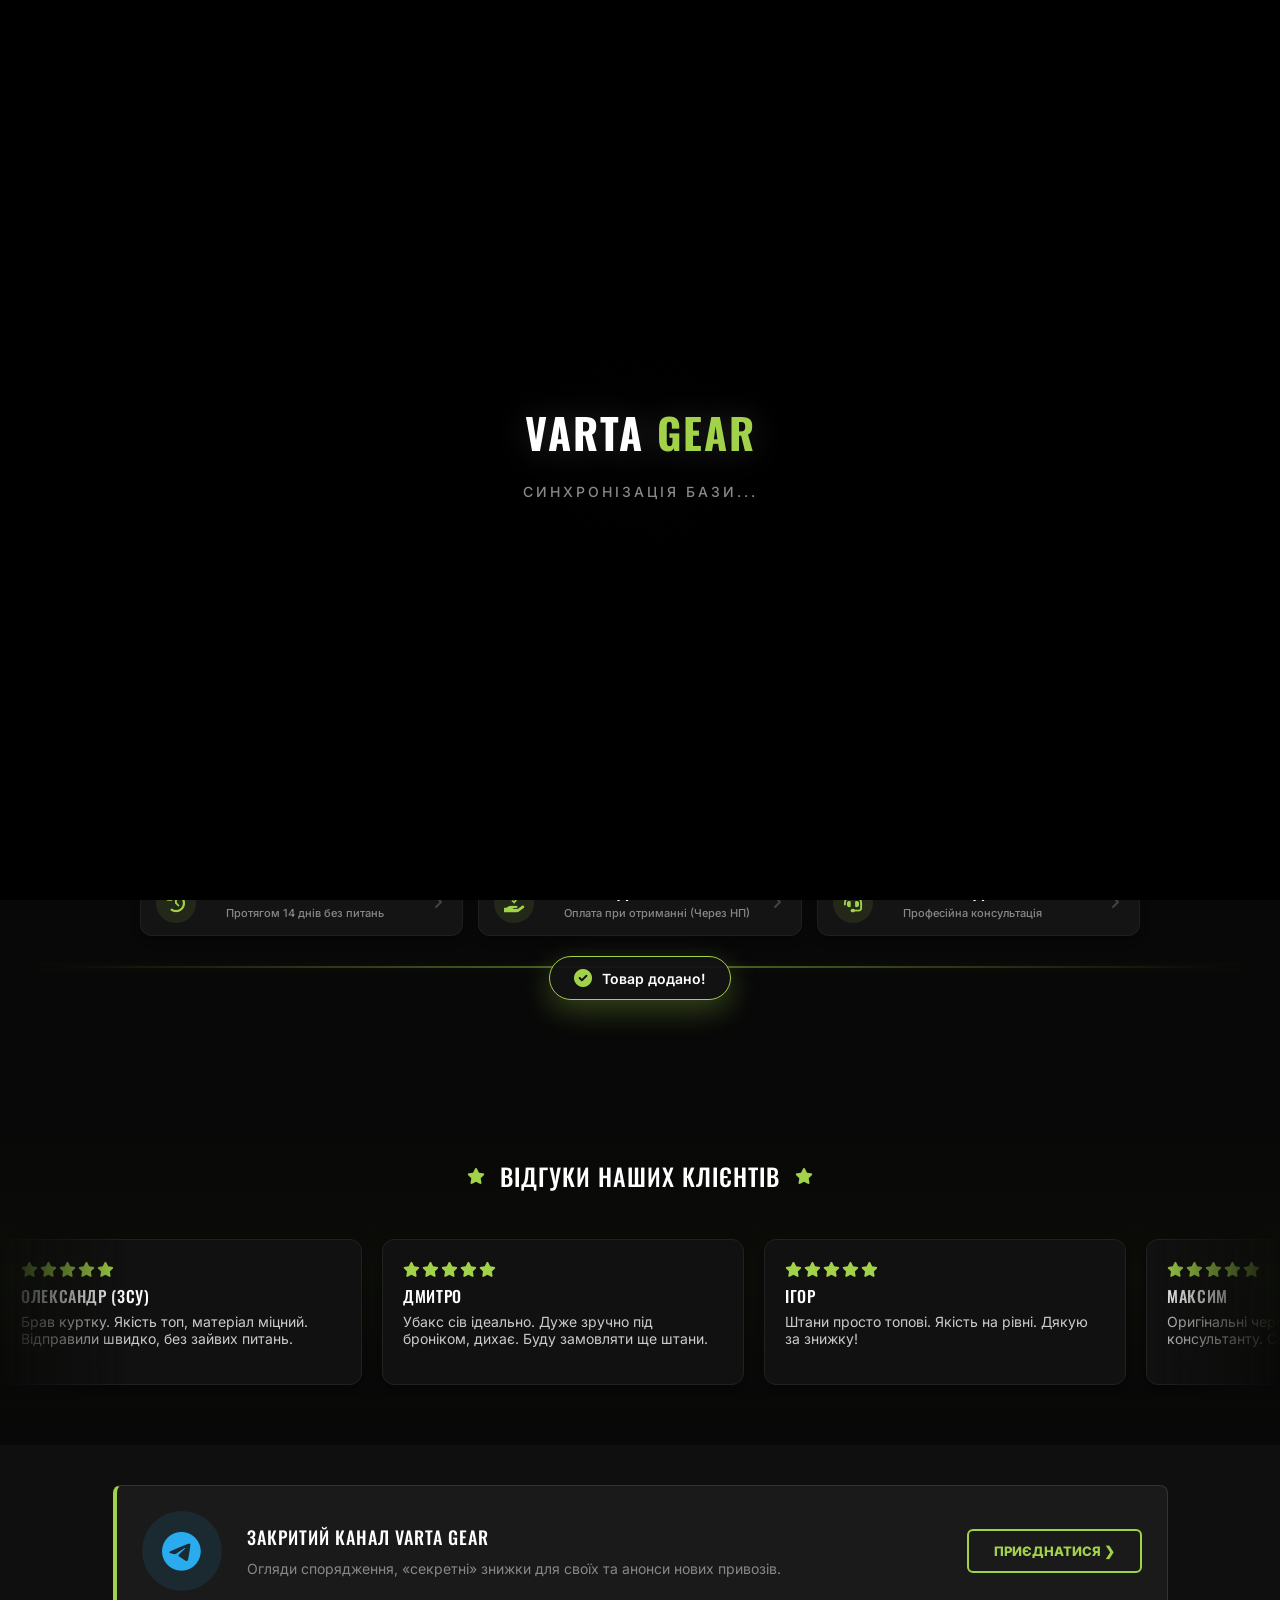
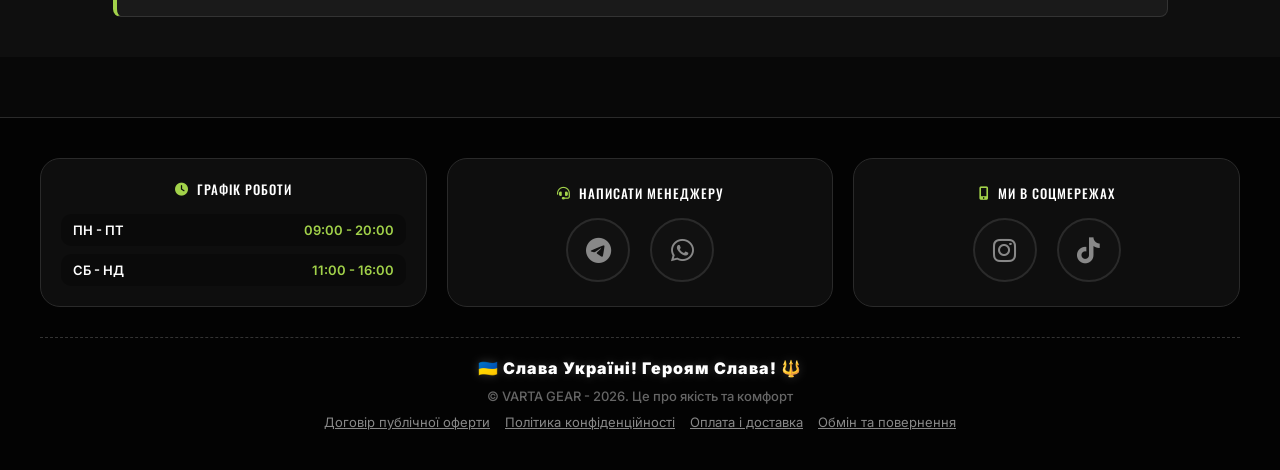
==== commit 22ce98f2: "Update index.html" ====
--- a/index.html
+++ b/index.html
@@ -7,7 +7,6 @@
 
     <meta name="description" content="Інтернет-магазин VARTA GEAR. Надійний тактичний одяг, взуття та спорядження. Доставка по всій Україні.">
     <link rel="canonical" id="canonical-url" href="https://vartagear.com.ua/" />
-    <link rel="manifest" href="manifest.json">
     <meta name="theme-color" content="#080808">
     <link rel="icon" href="favicon.png" type="image/png">
     <script async src="https://www.googletagmanager.com/gtag/js?id=G-RCEEK505XF"></script>
@@ -120,20 +119,16 @@
     </div>
 </div>
 
-<section class="sale-carousel-section" id="main-sale-carousel">
-    <div class="carousel-header">
-        <div class="carousel-title-group">
-            <i class="fas fa-fire carousel-fire-icon"></i> 
-            <h3>ГАРЯЧІ ПРОПОЗИЦІЇ <span class="ua-mini-flag">🇺🇦</span></h3>
-        </div>
-        <div class="carousel-nav">
-            <button class="nav-arrow" aria-label="Попередній товар" onclick="moveCarousel3D(-1)">❮</button>
-            <button class="nav-arrow" aria-label="Наступний товар" onclick="moveCarousel3D(1)">❯</button>
-        </div>
-    </div>
-    
-    <div class="carousel-3d-viewport">
-        <div id="sale-carousel-track" class="carousel-3d-track"></div>
+<!-- НОВИЙ БАНЕР ЗНИЖОК -->
+<section class="sale-banner-section" id="main-sale-banner">
+    <div class="cat-banner banner-sale" onclick="filterBySale(this)">
+        <div class="banner-overlay-sale"></div>
+        <div class="banner-content">
+            <span class="banner-badge-sale"><i class="fas fa-fire"></i> ГАРЯЧІ ЗНИЖКИ</span>
+            <h3>АКЦІЙНІ ПРОПОЗИЦІЇ 🇺🇦</h3>
+            <p>Тактичний одяг, взуття та спорядження за спеціальними цінами</p>
+            <button class="banner-btn-sale">ПЕРЕГЛЯНУТИ ЗНИЖКИ ❯</button>
+        </div>
     </div>
 </section>
 
@@ -602,30 +597,19 @@
         <p style="color: #ccc; font-size: 14px; margin-bottom: 0;">Візьміть свій найзручніший одяг, покладіть на рівну поверхню і поміряйте, як показано на схемі. Не міряйте по тілу!</p>
     </div>
 </div>
-    <!-- БАНЕР ВСТАНОВЛЕННЯ ДОДАТКУ (PWA) -->
-<div id="pwa-install-banner" class="pwa-banner">
-    <div class="pwa-banner-content">
-        <img src="favicon.png" alt="VARTA GEAR" class="pwa-icon">
-        <div class="pwa-text">
-            <strong>VARTA GEAR</strong>
-            <span>Встановити для швидкого доступу</span>
-        </div>
-        <button id="pwa-install-btn" class="pwa-btn">Встановити</button>
-        <button id="pwa-close-btn" class="pwa-close">✕</button>
-    </div>
-</div>
+
     <!-- Підключення Service Worker для роботи як PWA -->
-<!-- ТИМЧАСОВО ВІДКЛЮЧАЄМО КЕШУВАННЯ PWA ПІД ЧАС РОЗРОБКИ
+<!-- ПРИМУСОВЕ ВИДАЛЕННЯ SERVICE WORKER (Щоб кеш нормально чистився) -->
 <script>
   if ('serviceWorker' in navigator) {
-    window.addEventListener('load', function() {
-      navigator.serviceWorker.register('/sw.js').then(function(registration) {
-        console.log('Service Worker успішно зареєстровано!');
-      });
+    navigator.serviceWorker.getRegistrations().then(function(registrations) {
+      for (let registration of registrations) {
+        registration.unregister();
+        console.log('Service Worker видалено!');
+      }
     });
   }
 </script>
--->
 <script src="https://cdn.jsdelivr.net/npm/@supabase/supabase-js@2"></script>
 <script src="script.js"></script>
 </body>
--- a/style.css
+++ b/style.css
@@ -3892,22 +3892,50 @@
     .account-nav-tab i { display: block; margin: 0 0 2px; }
 }
 
-/* =================== МОБІЛЬНИЙ КАБІНЕТ (BOTTOM SHEET) =================== */
+/* =================== МОБІЛЬНИЙ КАБІНЕТ (ФІКС СКРОЛУ ТА КНОПОК) =================== */
 @media (max-width: 480px) {
     .account-modal-overlay {
         align-items: flex-end; /* Притискаємо до самого низу екрана */
         padding: 0;
     }
+    
     .account-modal {
-        max-height: 90vh;
+        /* dvh (Dynamic Viewport Height) автоматично враховує адресний рядок браузера на телефоні */
+        max-height: 85dvh !important; 
         width: 100%;
-        border-radius: 20px 20px 0 0; /* Округлі тільки верхні кути */
+        border-radius: 20px 20px 0 0 !important;
         border-bottom: none;
-        padding-bottom: 25px; /* Запас місця для свайпу на iPhone */
+        
+        /* ВАЖЛИВО: Великий відступ знизу, щоб контент можна було доскролити вище нижнього меню */
+        padding-bottom: 100px !important; 
+        
+        /* Гарантуємо, що вікно буде скролитися */
+        overflow-y: auto !important; 
+        
         animation: accountSlideUp 0.4s cubic-bezier(0.175, 0.885, 0.32, 1.275);
     }
+    
+    .account-nav-tab { 
+        font-size: 11px; 
+        padding: 8px 4px; 
+    }
+    
+    .account-nav-tab i { 
+        display: block; 
+        margin: 0 0 2px; 
+    }
+    
     @keyframes accountSlideUp {
         from { transform: translateY(100%); }
         to { transform: translateY(0); }
     }
 }
+/* ФІКС КНОПКИ АВТОРИЗАЦІЇ В КОШИКУ НА МОБІЛЬНОМУ */
+.checkout-account-btn {
+    white-space: normal !important; /* Дозволяємо тексту переноситися на новий рядок */
+    line-height: 1.4 !important;
+    height: auto !important;
+    padding: 12px 15px !important;
+    margin-bottom: 70px !important; /* Даємо великий відступ знизу, щоб не ховалося за меню */
+    text-align: center;
+}
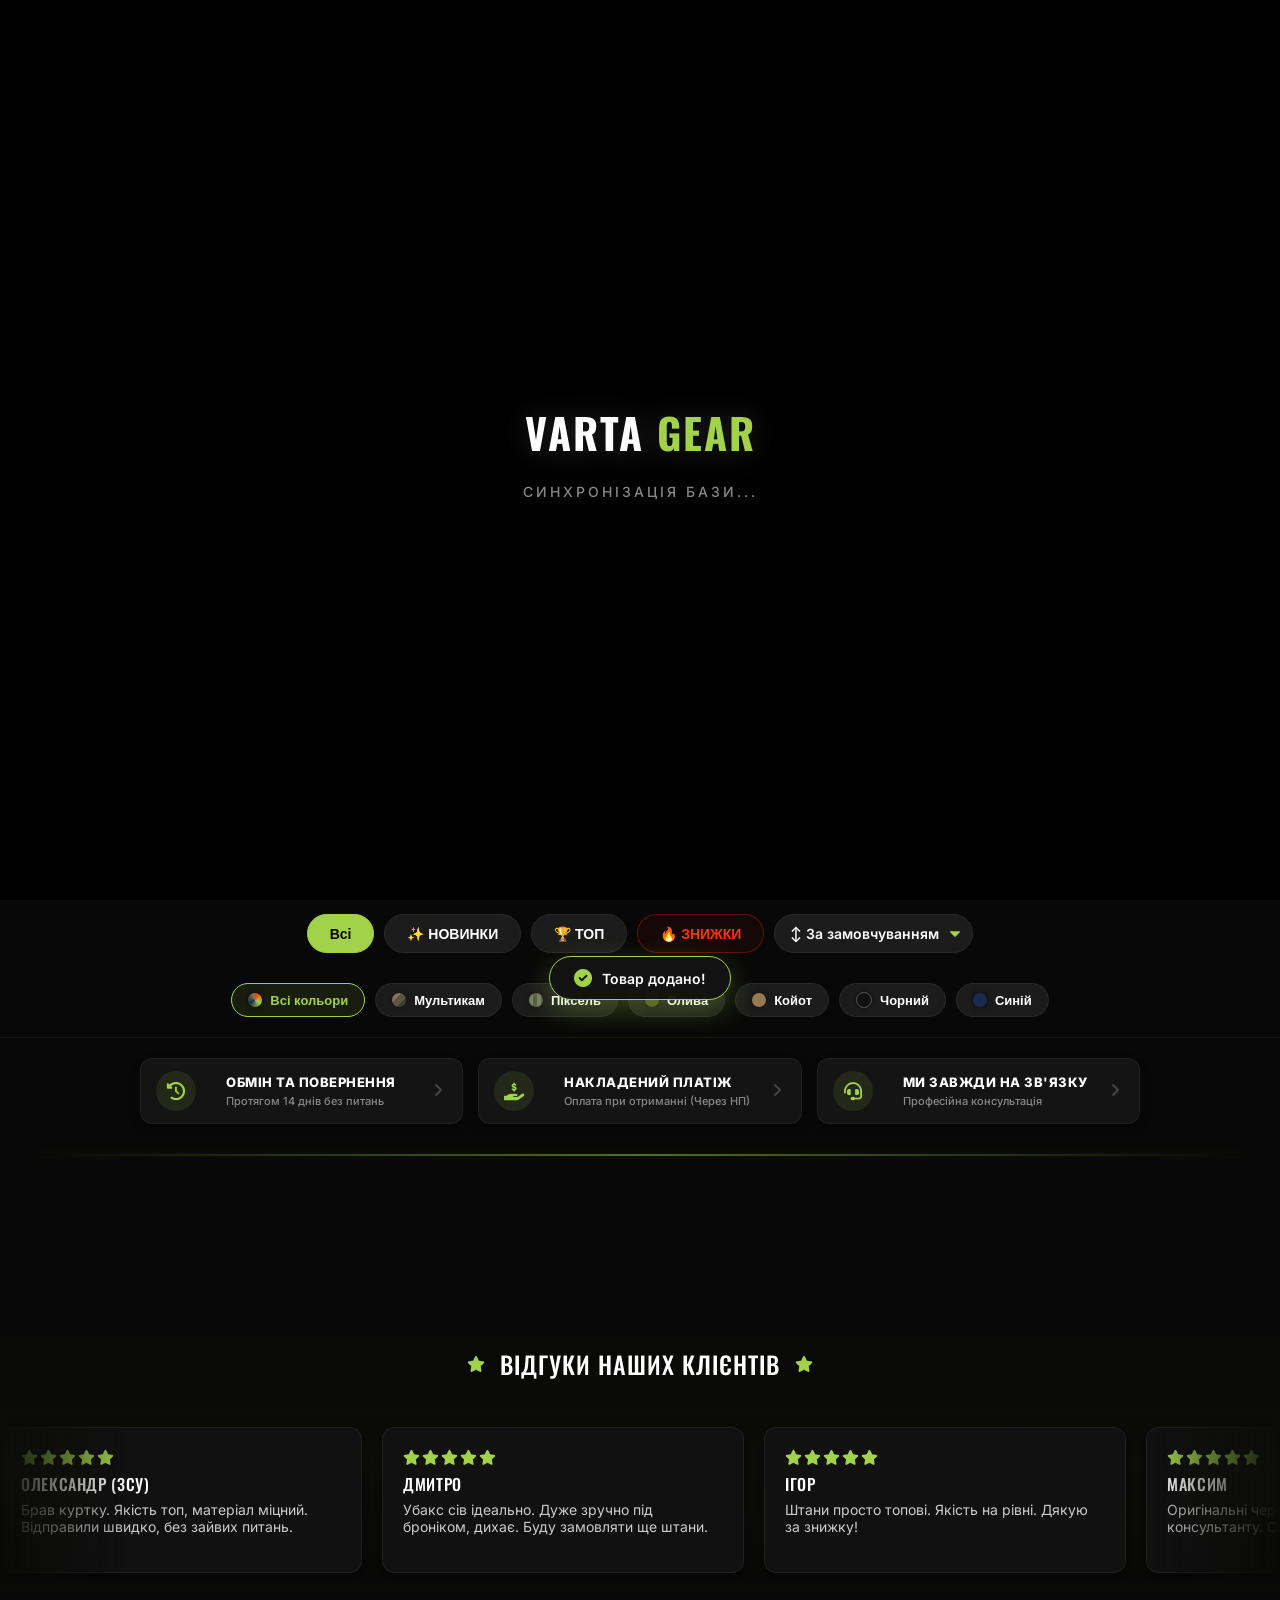
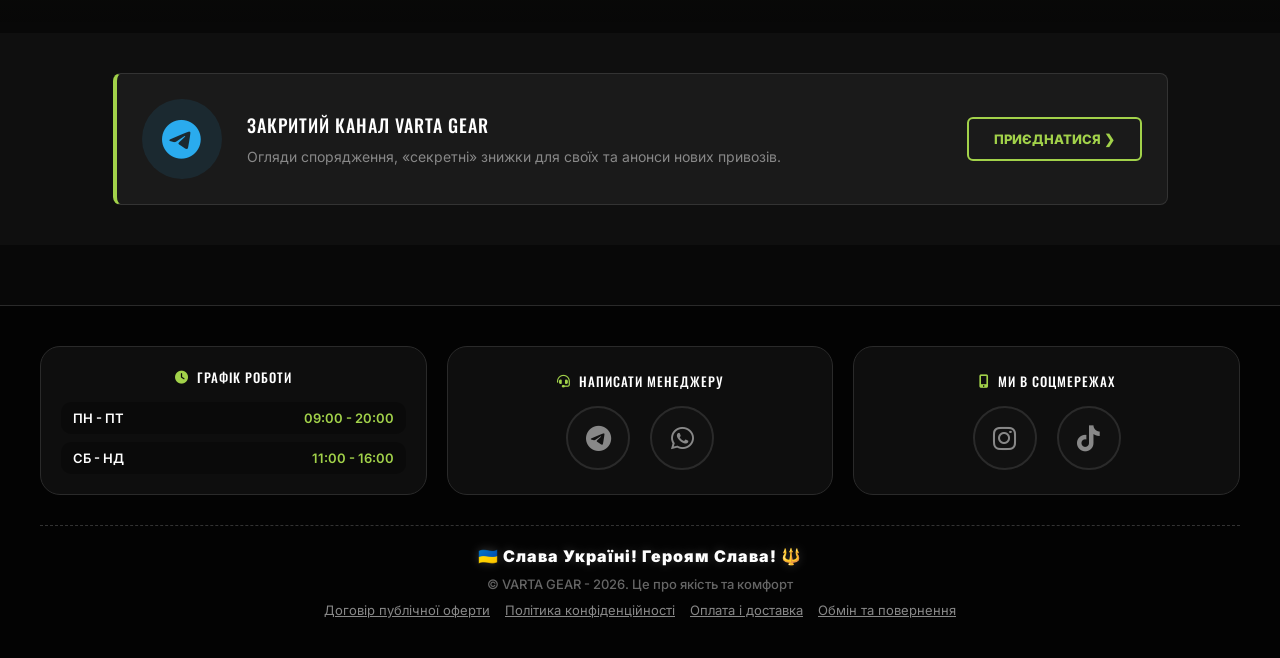
==== commit 79428fdb: "Update index.html" ====
--- a/index.html
+++ b/index.html
@@ -168,6 +168,14 @@
 </aside>
 
 <main class="main-container">
+    <div id="register-bonus-banner" class="register-bonus-banner">
+        <div class="bonus-banner-icon">🎁</div>
+        <div class="bonus-banner-text">
+            <strong>Даруємо 100 грн!</strong>
+            <span>Створи акаунт та отримай бонуси на перше замовлення</span>
+        </div>
+        <button class="bonus-banner-btn" onclick="openAccountModal(); switchAuthTab('register');">ЗАРЕЄСТРУВАТИСЯ</button>
+    </div>
     <div class="quick-filters">
       <button class="filter-tag active" id="all-products-btn" onclick="goHome(event)">Всі</button>
       <button class="filter-tag new-tag-btn" onclick="filterByBadge('NEW', this)">✨ НОВИНКИ</button>
--- a/style.css
+++ b/style.css
@@ -174,53 +174,6 @@
     font-size: 11px; font-weight: 800; width: 20px; height: 20px; border-radius: 50%;
     display: flex; align-items: center; justify-content: center; box-shadow: 0 0 10px rgba(162, 210, 74, 0.5);
 }
-/* =================== SALE CAROUSEL (ФІКС РОЗМІРІВ ФОТО) =================== */
-.sale-carousel-section {
-    max-width: 1200px;
-    margin: 20px auto;
-    padding: 0 15px;
-    position: relative;
-    /* ФІКС СКРОЛУ: Кажемо браузеру не перераховувати сторінку через карусель */
-    contain: content; 
-}
-
-.carousel-header {
-    display: flex; justify-content: space-between; align-items: center;
-    margin-bottom: 15px; padding: 10px; background: rgba(162, 210, 74, 0.05);
-    border-radius: 12px; border-left: 4px solid var(--sale);
-}
-
-.carousel-title-group { display: flex; align-items: center; gap: 12px; }
-.carousel-title-group h3 { font-size: 18px; color: #fff; margin: 0; }
-.carousel-fire-icon { color: var(--sale); font-size: 20px; filter: drop-shadow(0 0 8px rgba(255, 51, 0, 0.5)); animation: firePulse 1.5s infinite alternate; }
-@keyframes firePulse { from { transform: scale(1); opacity: 0.8; } to { transform: scale(1.2); opacity: 1; } }
-.ua-mini-flag { font-size: 14px; margin-left: 5px; vertical-align: middle; }
-
-.nav-arrow {
-    background: #1a1a1a; border: 1px solid var(--border-gray); color: #fff;
-    width: 35px; height: 35px; border-radius: 50%; cursor: pointer; transition: 0.3s;
-}
-.nav-arrow:hover { border-color: var(--mono-lime); color: var(--mono-lime); }
-
-.carousel-viewport { width: 100%; overflow: hidden; padding: 10px 0; }
-.carousel-track {
-    display: flex; gap: 15px; transition: transform 0.5s ease-out;
-    width: max-content; /* Дозволяє доріжці бути довшою за екран */
-}
-
-.carousel-item {
-    flex: 0 0 220px; /* ЗАБОРОНЯЄ РОЗТЯГУВАННЯ: Рівно 220 пікселів */
-    width: 220px;
-    background: var(--card-gray); border: 1px solid var(--border-gray); border-radius: 12px;
-    overflow: hidden; cursor: pointer; transition: 0.3s;
-}
-.carousel-item:hover { border-color: var(--mono-lime); transform: translateY(-5px); }
-.carousel-img { width: 100%; height: 220px; object-fit: cover; display: block; }
-
-.carousel-info { padding: 12px; text-align: center; }
-.carousel-info h4 { font-size: 13px; margin: 0 0 8px 0; height: 34px; overflow: hidden; color: #fff; text-transform: uppercase; }
-.carousel-price { color: var(--mono-lime); font-weight: 800; font-size: 18px; text-shadow: 0 0 10px rgba(162, 210, 74, 0.3); }
-
 /* =================== ПОШУК ТА ФІЛЬТРИ =================== */
 .main-search-wrapper { padding: 15px 15px 0 15px; max-width: 600px; margin: 0 auto; }
 .search-box { position: relative; width: 100%; }
@@ -1843,7 +1796,7 @@
 /* ================= ФІКС ГОРИЗОНТАЛЬНОГО СКРОЛУ (Екран більше не їде вбік!) ================= */
 html, body {
     overflow-x: hidden !important; 
-    max-width: 100vw;
+    width: 100%; /* 🔥 Замінено з max-width: 100vw для Safari */
 }
 
 /* ================= ДИЗАЙН НОВИХ ФІЛЬТРІВ ================= */
@@ -3939,3 +3892,135 @@
     margin-bottom: 70px !important; /* Даємо великий відступ знизу, щоб не ховалося за меню */
     text-align: center;
 }
+/* =================== БАНЕР ЗНИЖОК (ЗАМІНА 3D КАРУСЕЛІ) =================== */
+.sale-banner-section {
+    max-width: 1200px;
+    margin: 110px auto 20px auto; /* Відступ від фіксованої шапки */
+    padding: 0 15px;
+    box-sizing: border-box;
+}
+
+@media (max-width: 768px) {
+    .sale-banner-section {
+        margin-top: 90px !important;
+    }
+}
+
+.banner-sale {
+    position: relative;
+    border-radius: 16px;
+    overflow: hidden;
+    cursor: pointer;
+    min-height: 220px;
+    display: flex;
+    align-items: center;
+    justify-content: center;
+    text-align: center;
+    border: 2px solid var(--sale);
+    box-shadow: 0 0 20px rgba(255, 51, 0, 0.25);
+    background: linear-gradient(135deg, #1a0500 0%, #0c0c0c 100%),
+                url('https://images.unsplash.com/photo-1516257984-b1b4d707412e?ixlib=rb-4.0.3&auto=format&fit=crop&w=1000&q=80') center/cover no-repeat;
+    transition: transform 0.3s ease, box-shadow 0.3s ease;
+}
+
+.banner-sale:hover {
+    transform: translateY(-3px);
+    box-shadow: 0 0 30px rgba(255, 51, 0, 0.4);
+}
+
+.banner-overlay-sale {
+    position: absolute;
+    inset: 0;
+    background: linear-gradient(to right, rgba(0,0,0,0.85) 0%, rgba(20,0,0,0.6) 50%, rgba(0,0,0,0.85) 100%);
+}
+
+.banner-badge-sale {
+    background: var(--sale);
+    color: #fff;
+    font-size: 11px;
+    font-weight: 900;
+    padding: 6px 14px;
+    border-radius: 20px;
+    text-transform: uppercase;
+    display: inline-block;
+    margin-bottom: 12px;
+    box-shadow: 0 0 10px rgba(255, 51, 0, 0.5);
+    animation: pulseSale 2s infinite;
+}
+
+.banner-btn-sale {
+    background: var(--sale);
+    color: #fff;
+    border: none;
+    padding: 12px 28px;
+    border-radius: 30px;
+    font-weight: 800;
+    font-size: 13px;
+    cursor: pointer;
+    transition: background 0.3s, transform 0.2s;
+    box-shadow: 0 4px 15px rgba(255, 51, 0, 0.3);
+    text-transform: uppercase;
+}
+
+.banner-btn-sale:hover {
+    background: #ff5500;
+    transform: scale(1.05);
+}
+/* =================== ФІКС ШАПКИ ТА НИЖНЬОГО МЕНЮ ДЛЯ МОБІЛЬНИХ =================== */
+@media (max-width: 768px) {
+    /* Ховаємо іконки в шапці (кошик, кабінет, обране, гамбургер), бо вони є внизу */
+    .header-actions {
+        display: none !important;
+    }
+    .header > .header-inner > .nav-icon {
+        display: none !important;
+    }
+    
+    /* Робимо логотип ідеально по центру без налізань */
+    .header .brand-wrapper {
+        position: static !important;
+        transform: none !important;
+        margin: 0 auto;
+    }
+    .header-inner {
+        justify-content: center !important;
+    }
+    
+    /* ФІКС НИЖНЬОГО МЕНЮ: Щоб завжди спрацьовувало на натискання */
+    .mobile-bottom-nav {
+        z-index: 2500 !important; /* Вище за всі інші елементи сайту */
+    }
+    .bottom-nav-item {
+        touch-action: manipulation; /* Прибирає затримку кліку (300ms) на iOS */
+        padding: 10px 15px; /* Збільшуємо зону для пальця */
+    }
+}
+
+/* =================== БАНЕР РЕЄСТРАЦІЇ (100 БОНУСІВ) =================== */
+.register-bonus-banner {
+    display: flex;
+    align-items: center;
+    gap: 15px;
+    background: linear-gradient(135deg, #161616 0%, #0a0a0a 100%);
+    border: 1px solid var(--mono-lime);
+    border-radius: 12px;
+    padding: 15px;
+    margin: 15px auto 25px auto;
+    max-width: 1200px;
+    box-shadow: 0 0 15px rgba(162, 210, 74, 0.15);
+}
+@media (max-width: 768px) {
+    .register-bonus-banner { margin: 15px; } /* Відступи на телефоні */
+}
+.bonus-banner-icon { font-size: 32px; filter: drop-shadow(0 0 10px rgba(162, 210, 74, 0.5)); }
+.bonus-banner-text { flex-grow: 1; display: flex; flex-direction: column; }
+.bonus-banner-text strong { color: var(--mono-lime); font-size: 15px; font-weight: 800; text-transform: uppercase; }
+.bonus-banner-text span { color: #aaa; font-size: 12px; line-height: 1.3; }
+.bonus-banner-btn { 
+    background: var(--mono-lime); color: #000; border: none; 
+    padding: 12px 18px; border-radius: 8px; font-weight: 800; 
+    font-size: 12px; cursor: pointer; text-transform: uppercase; 
+    box-shadow: 0 4px 10px rgba(162, 210, 74, 0.3);
+}
+.bonus-banner-btn:active { transform: scale(0.95); }
+.register-bonus-banner.hidden { display: none !important; }
